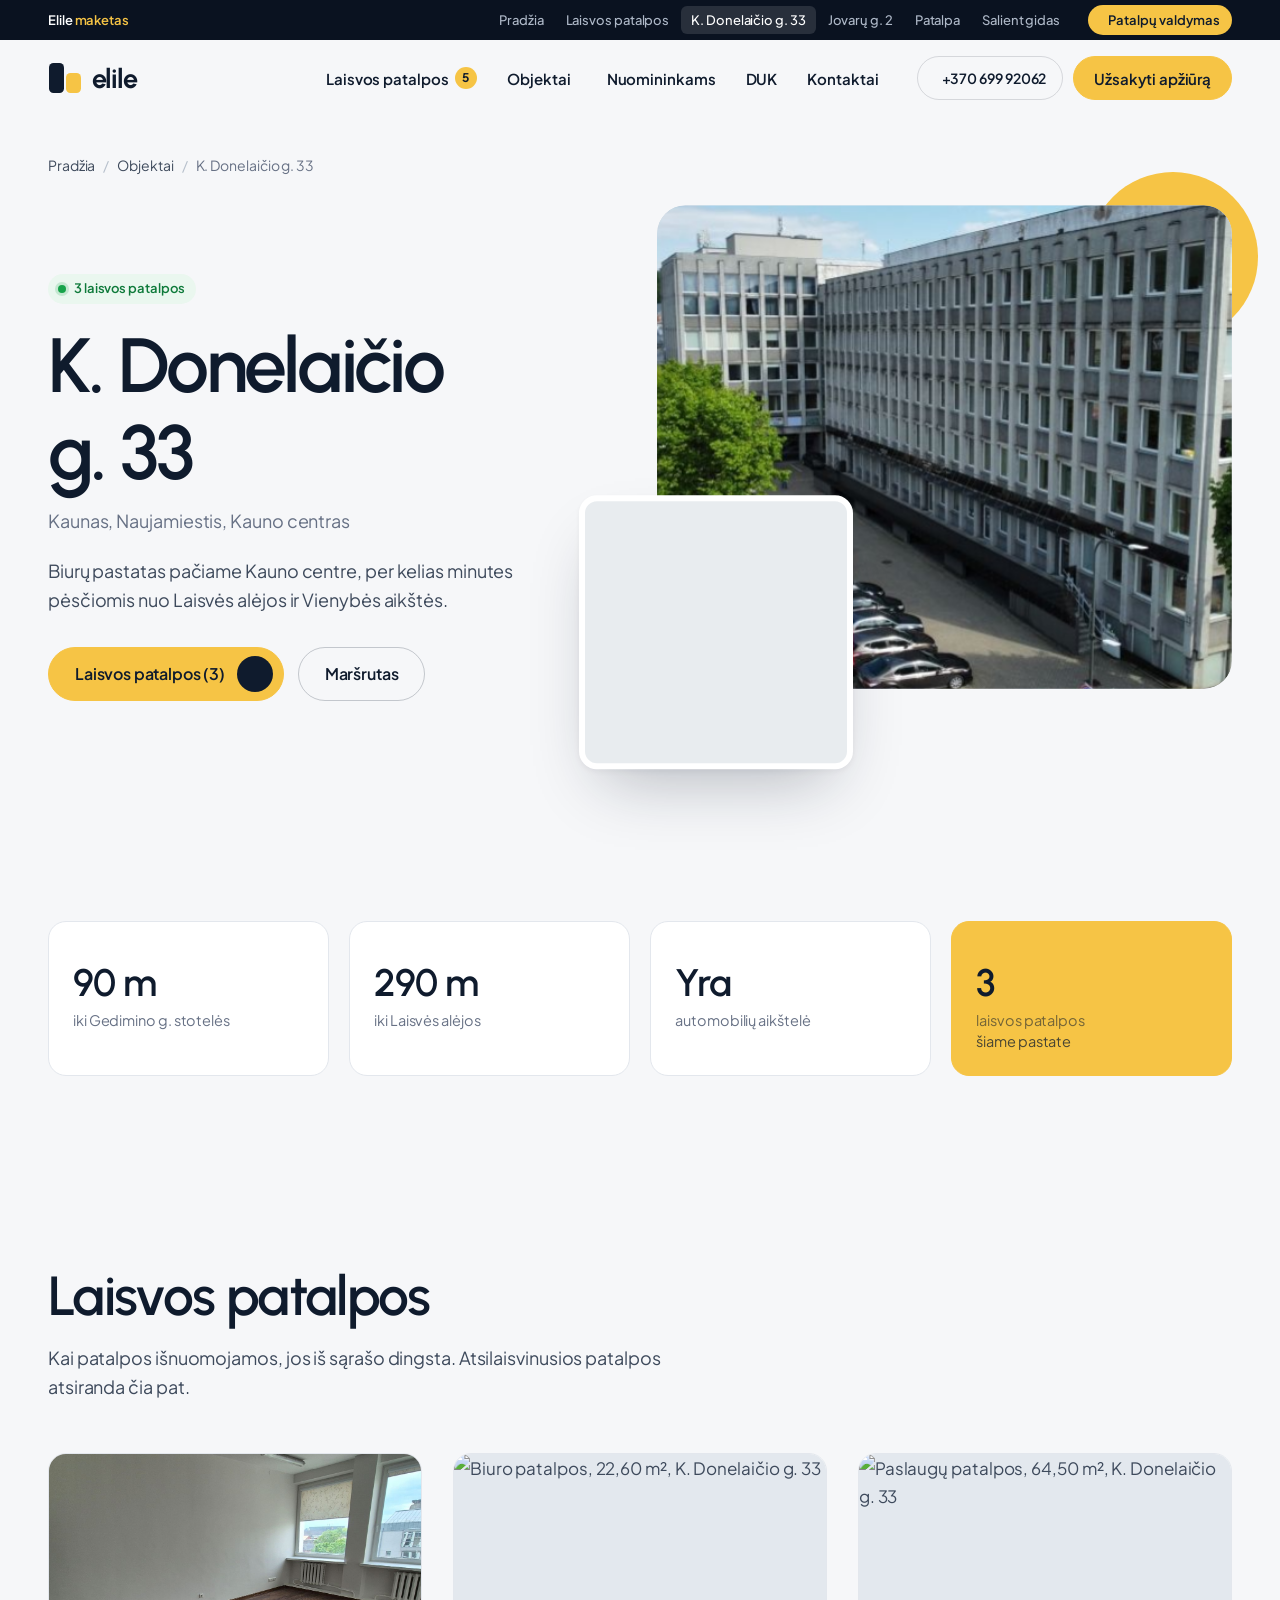
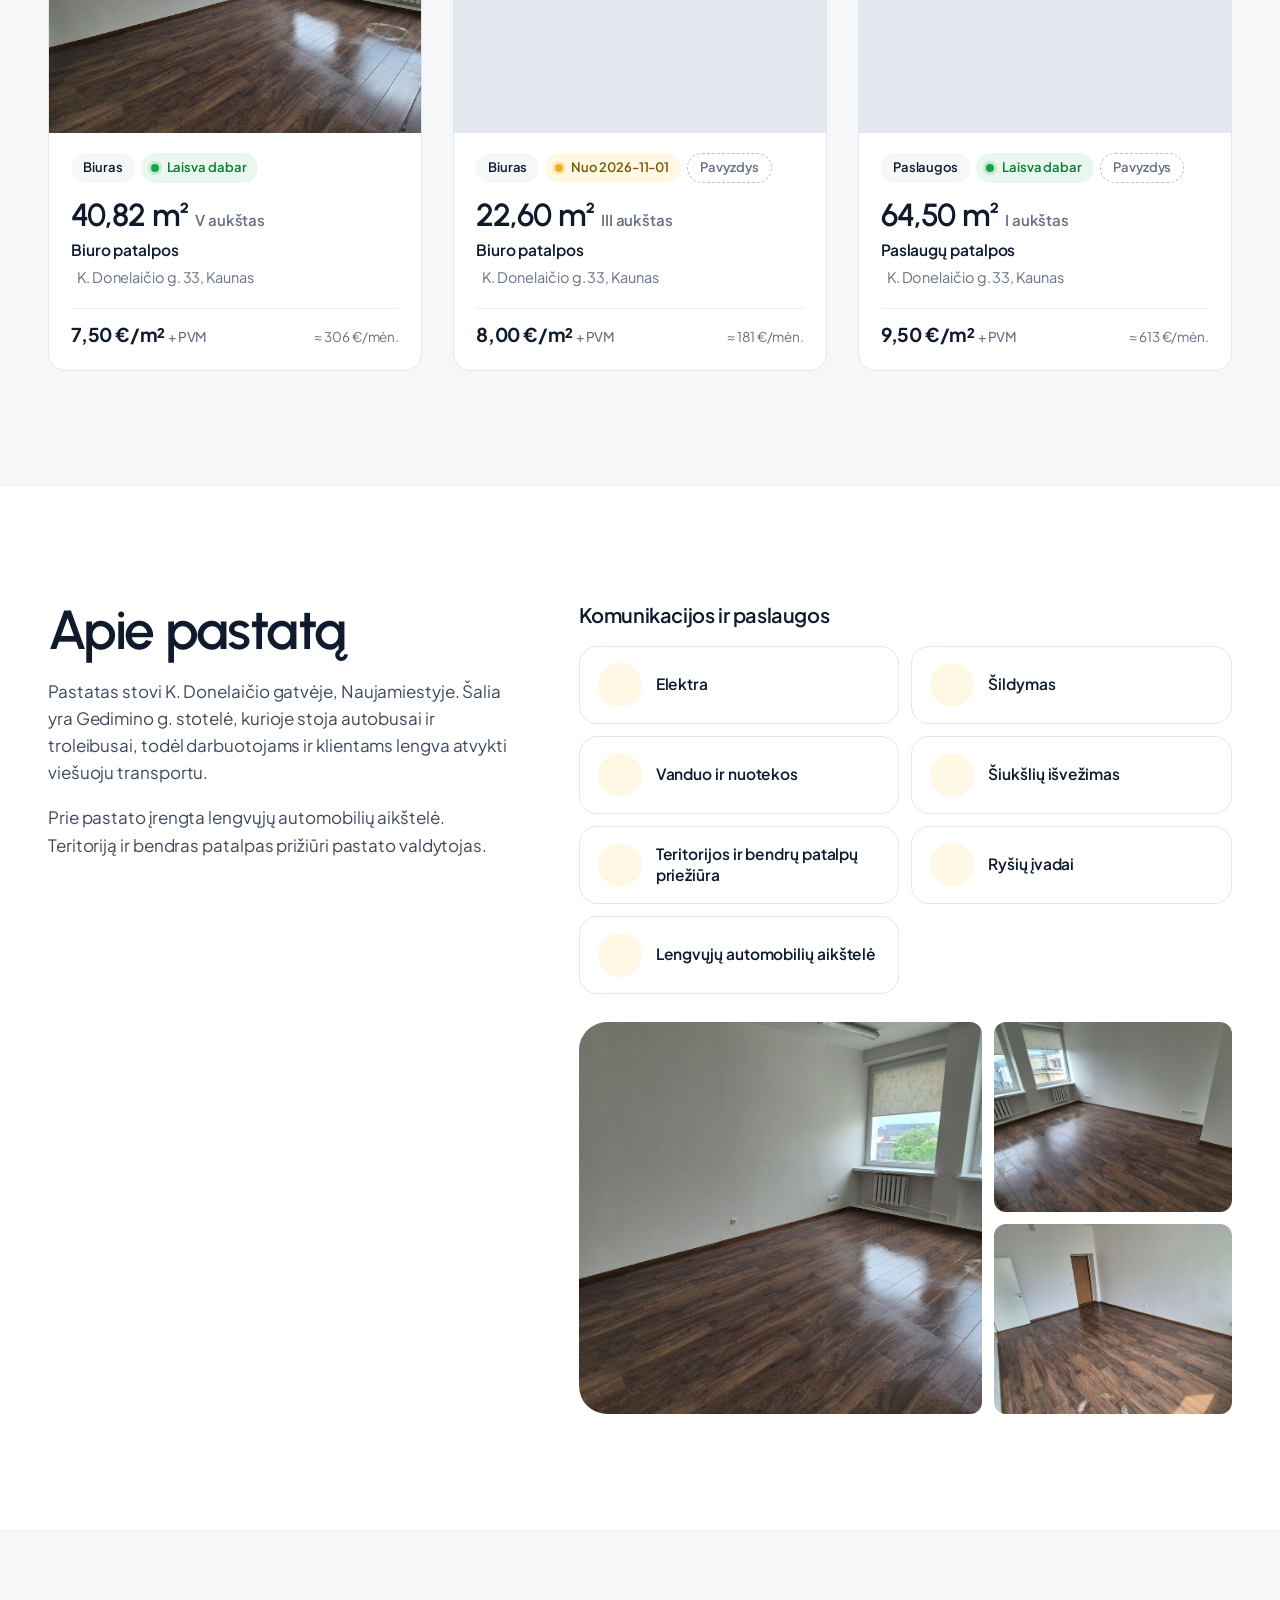
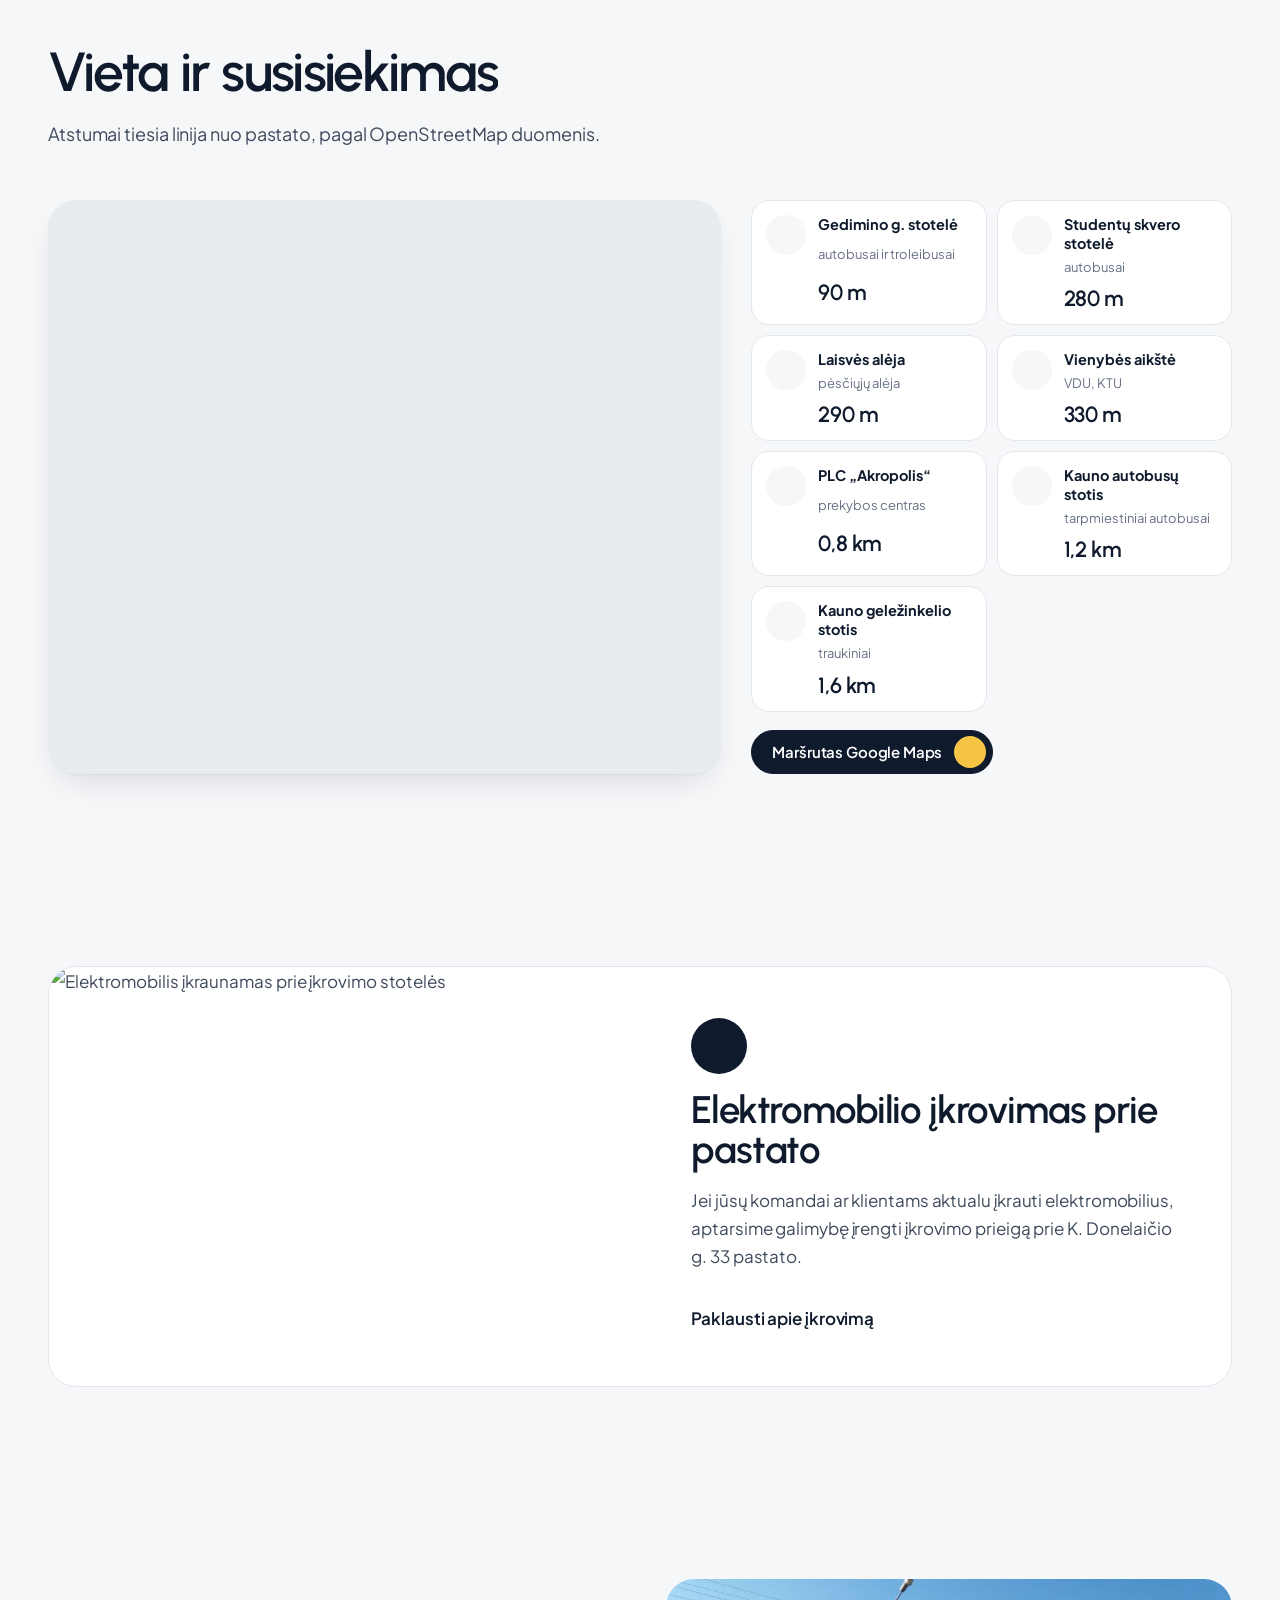
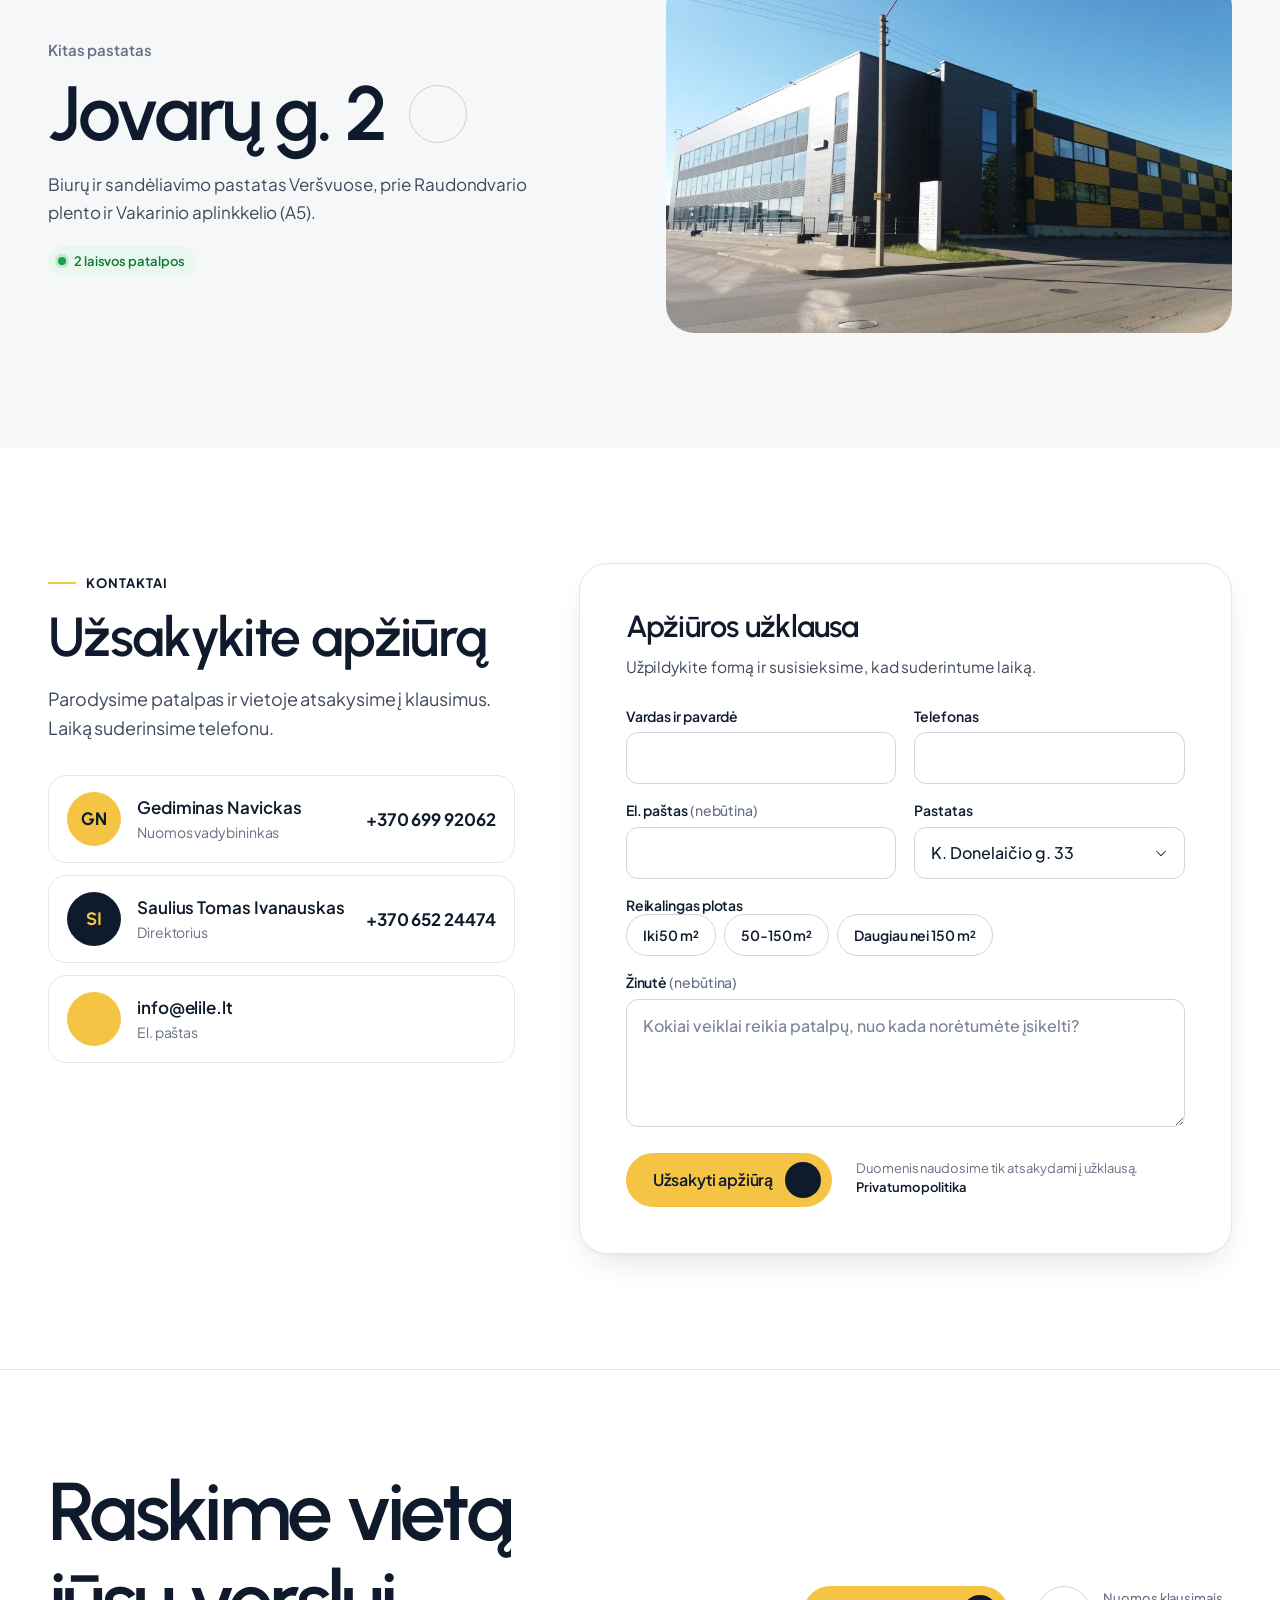
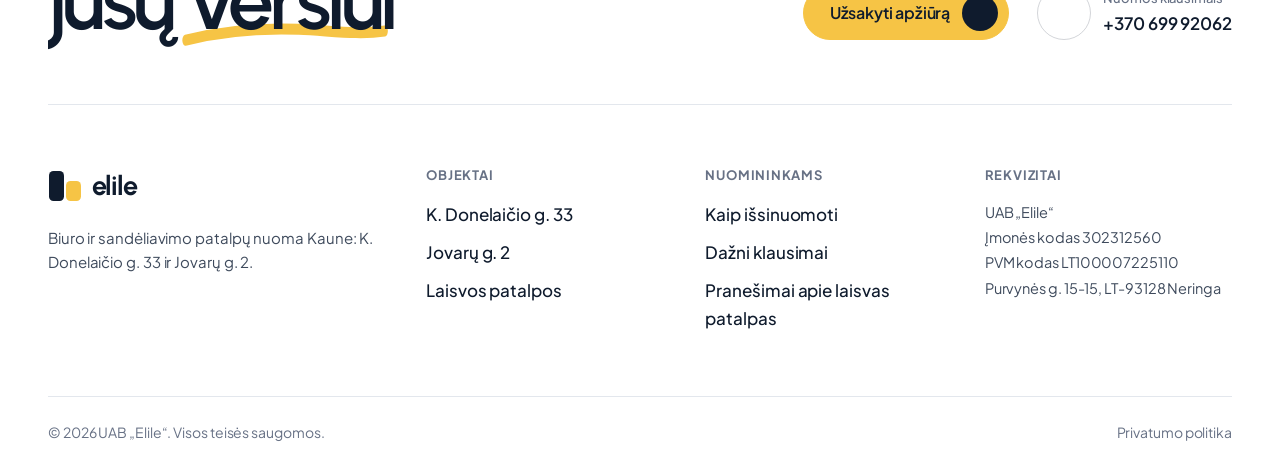
==== objektas.html @ c247b746 "Elile svetainės dizaino maketas pagal Salient SaaS ir Architect Pradžia, laisvų patalpų sąrašas su f" ====
<!doctype html>
<html lang="lt">
<head>
  <meta charset="utf-8">
  <meta name="viewport" content="width=device-width, initial-scale=1">
  <title>Objektas | Patalpų nuoma Kaune | UAB „Elile“</title>
  <meta name="description" content="Pastato aprašymas, laisvos patalpos, komunikacijos, vieta žemėlapyje ir atstumai iki svarbiausių vietų.">
  <meta name="robots" content="noindex">
  <link rel="icon" href="assets/img/favicon.svg" type="image/svg+xml">
  <link rel="preconnect" href="https://fonts.googleapis.com">
  <link rel="preconnect" href="https://fonts.gstatic.com" crossorigin>
  <link rel="stylesheet" href="https://fonts.googleapis.com/css2?family=Plus+Jakarta+Sans:ital,wght@0,400;0,500;0,600;0,700;1,400&family=Urbanist:wght@500;600;700&display=swap">
  <link rel="stylesheet" href="https://cdn.jsdelivr.net/npm/@phosphor-icons/web@2.1.1/src/regular/style.css">
  <link rel="stylesheet" href="https://cdn.jsdelivr.net/npm/leaflet@1.9.4/dist/leaflet.css">
  <link rel="stylesheet" href="assets/css/style.css?v=6">
  <script>document.documentElement.classList.add('js');</script>
</head>
<body>

  <!-- Maketo juosta: į WordPress nekeliama -->
  <div class="mockbar">
    <div class="container mockbar__inner">
      <span class="mockbar__label">Elile <span>maketas</span></span>
      <nav aria-label="Maketo puslapiai">
        <a href="index.html">Pradžia</a>
        <a href="patalpos.html">Laisvos patalpos</a>
        <a href="objektas.html?id=donelaicio-33" data-mock-object="donelaicio-33">K. Donelaičio g. 33</a>
        <a href="objektas.html?id=jovaru-2" data-mock-object="jovaru-2">Jovarų g. 2</a>
        <a href="patalpa.html?id=donelaicio-33-v-4082">Patalpa</a>
        <a href="salient-gidas.html">Salient gidas</a>
      </nav>
      <button class="mockbar__btn" type="button" data-demo-open><i class="ph ph-sliders-horizontal" aria-hidden="true"></i>Patalpų valdymas</button>
    </div>
  </div>

  <header class="site-header">
    <div class="container site-header__inner">
      <a class="logo" href="index.html" aria-label="UAB „Elile“, pradžia">
        <svg viewBox="0 0 34 34" aria-hidden="true"><rect x="1" y="2" width="15" height="30" rx="4.5" fill="#0F1B2D"/><rect x="18" y="12" width="15" height="20" rx="4.5" fill="#F6C445"/></svg>
        <span class="logo__word">elile</span>
      </a>
      <nav class="nav" aria-label="Pagrindinis meniu">
        <a class="nav__link" href="patalpos.html">Laisvos patalpos <span class="nav__badge" data-count="all">5</span></a>
        <div class="nav__item" data-drop>
          <button class="nav__link" type="button" aria-expanded="false" aria-haspopup="true">Objektai <i class="ph ph-caret-down" aria-hidden="true"></i></button>
          <div class="nav__drop">
            <a class="drop-obj" href="objektas.html?id=donelaicio-33">
              <img src="assets/img/objektai/donelaicio-33.jpg" alt="">
              <span class="drop-obj__text"><strong>K. Donelaičio g. 33</strong><span>Naujamiestis, biurų pastatas centre</span><span data-status-for="donelaicio-33"></span></span>
            </a>
            <a class="drop-obj" href="objektas.html?id=jovaru-2">
              <img src="assets/img/objektai/jovaru-2.jpg" alt="">
              <span class="drop-obj__text"><strong>Jovarų g. 2</strong><span>Veršvai, biurai ir sandėliai</span><span data-status-for="jovaru-2"></span></span>
            </a>
            <div class="nav__drop-foot"><span class="muted">Abu pastatai Kaune</span><a class="link-u" href="index.html#zemelapis">Žemėlapyje <i class="ph ph-arrow-right"></i></a></div>
          </div>
        </div>
        <a class="nav__link" href="index.html#kaip">Nuomininkams</a>
        <a class="nav__link" href="index.html#duk">DUK</a>
        <a class="nav__link" href="#kontaktai">Kontaktai</a>
      </nav>
      <div class="header-actions">
        <a class="header-phone" href="tel:+37069992062" aria-label="Skambinti +370 699 92062"><i class="ph ph-phone" aria-hidden="true"></i><span>+370 699 92062</span></a>
        <a class="btn btn--sun btn--sm" href="#kontaktai">Užsakyti apžiūrą</a>
        <button class="burger" type="button" aria-label="Atidaryti meniu" aria-expanded="false" aria-controls="mobile-menu"><i class="ph ph-list" aria-hidden="true"></i></button>
      </div>
    </div>
  </header>

  <div class="mobile-menu" id="mobile-menu" role="dialog" aria-modal="true" aria-label="Meniu">
    <div class="container">
      <div class="mobile-menu__top">
        <a class="logo" href="index.html" aria-label="UAB „Elile“, pradžia"><svg viewBox="0 0 34 34" aria-hidden="true"><rect x="1" y="2" width="15" height="30" rx="4.5" fill="#0F1B2D"/><rect x="18" y="12" width="15" height="20" rx="4.5" fill="#F6C445"/></svg><span class="logo__word">elile</span></a>
        <button class="mobile-menu__close" type="button" aria-label="Uždaryti meniu"><i class="ph ph-x" aria-hidden="true"></i></button>
      </div>
      <nav class="mobile-menu__links" aria-label="Meniu mobiliesiems">
        <a href="patalpos.html">Laisvos patalpos <i class="ph ph-arrow-right" aria-hidden="true"></i></a>
        <a href="objektas.html?id=donelaicio-33">K. Donelaičio g. 33 <i class="ph ph-arrow-right" aria-hidden="true"></i></a>
        <a href="objektas.html?id=jovaru-2">Jovarų g. 2 <i class="ph ph-arrow-right" aria-hidden="true"></i></a>
        <a href="index.html#kaip">Nuomininkams <i class="ph ph-arrow-right" aria-hidden="true"></i></a>
        <a href="index.html#duk">DUK <i class="ph ph-arrow-right" aria-hidden="true"></i></a>
        <a href="#kontaktai">Kontaktai <i class="ph ph-arrow-right" aria-hidden="true"></i></a>
      </nav>
      <div class="mobile-menu__foot">
        <a class="btn btn--sun" href="#kontaktai">Užsakyti apžiūrą</a>
        <a class="btn btn--ghost" href="tel:+37069992062"><i class="ph ph-phone" aria-hidden="true"></i>&nbsp;+370 699 92062</a>
      </div>
    </div>
  </div>

  <main id="turinys">

    <!-- Objekto turinys generuojamas iš assets/js/data.js (WordPress: Portfolio kategorijos puslapis arba atskiras puslapis) -->
    <div data-render="object"></div>

    <!-- 11. Kontaktai (Salient Global Section prieš poraštę) -->
    <section class="section section--white" id="kontaktai">
      <div class="container contact">
        <div>
          <span class="eyebrow" data-reveal>Kontaktai</span>
          <h2 data-split style="margin-top:18px">Užsakykite apžiūrą</h2>
          <p class="lead" data-reveal>Parodysime patalpas ir vietoje atsakysime į klausimus. Laiką suderinsime telefonu.</p>
          <div class="people">
            <a class="person" href="tel:+37069992062" data-reveal><span class="person__avatar">GN</span><span class="person__text"><strong>Gediminas Navickas</strong><span>Nuomos vadybininkas</span></span><span class="person__phone">+370 699 92062</span></a>
            <a class="person" href="tel:+37065224474" data-reveal style="--d:100ms"><span class="person__avatar person__avatar--ink">SI</span><span class="person__text"><strong>Saulius Tomas Ivanauskas</strong><span>Direktorius</span></span><span class="person__phone">+370 652 24474</span></a>
            <a class="person" href="mailto:info@elile.lt" data-reveal style="--d:200ms"><span class="person__avatar"><i class="ph ph-envelope-simple" aria-hidden="true"></i></span><span class="person__text"><strong>info@elile.lt</strong><span>El. paštas</span></span></a>
          </div>
        </div>
        <div class="form-card" data-reveal style="--d:120ms">
          <h3>Apžiūros užklausa</h3>
          <p>Užpildykite formą ir susisieksime, kad suderintume laiką.</p>
          <form data-form="contact" novalidate>
            <div class="form-grid">
              <div class="field"><label for="c-name">Vardas ir pavardė</label><input id="c-name" name="vardas" autocomplete="name" required><span class="field__error">Įrašykite vardą.</span></div>
              <div class="field"><label for="c-phone">Telefonas</label><input id="c-phone" name="telefonas" type="tel" inputmode="tel" autocomplete="tel" required><span class="field__error">Įrašykite telefono numerį.</span></div>
              <div class="field"><label for="c-email">El. paštas <span class="opt">(nebūtina)</span></label><input id="c-email" name="email" type="email" autocomplete="email"></div>
              <div class="field"><label for="c-obj">Pastatas</label><select id="c-obj" name="objektas" data-object-select><option value="donelaicio-33">K. Donelaičio g. 33</option><option value="jovaru-2">Jovarų g. 2</option><option value="nezinau">Dar nežinau</option></select></div>
              <fieldset class="field full"><legend>Reikalingas plotas</legend>
                <div class="choice">
                  <label><input type="radio" name="plotas" value="iki 50"><span>Iki 50 m²</span></label>
                  <label><input type="radio" name="plotas" value="50-150"><span>50-150 m²</span></label>
                  <label><input type="radio" name="plotas" value="150+"><span>Daugiau nei 150 m²</span></label>
                </div>
              </fieldset>
              <div class="field full"><label for="c-msg">Žinutė <span class="opt">(nebūtina)</span></label><textarea id="c-msg" name="zinute" placeholder="Kokiai veiklai reikia patalpų, nuo kada norėtumėte įsikelti?"></textarea></div>
            </div>
            <div class="form-foot">
              <button class="btn btn--sun" type="submit"><span>Užsakyti apžiūrą</span><span class="btn__icon"><i class="ph ph-arrow-right"></i><i class="ph ph-arrow-right"></i></span></button>
              <small>Duomenis naudosime tik atsakydami į užklausą. <a class="link-u" href="#">Privatumo politika</a></small>
            </div>
            <div class="form-success" role="status" aria-live="polite"><i class="ph ph-check-circle" aria-hidden="true"></i><span>Ačiū! Užklausą gavome. Gediminas susisieks su jumis dėl apžiūros laiko.</span></div>
          </form>
        </div>
      </div>
    </section>

  </main>

  <footer class="footer">
    <div class="container">
      <div class="footer__cta">
        <p class="footer__big" data-split>Raskime vietą jūsų <span class="hl">verslui<svg class="hl__svg" viewBox="0 0 300 24" preserveAspectRatio="none" aria-hidden="true"><path pathLength="1" d="M5 16.5C58 9 115 6.5 170 7.6c44 .9 86 4.6 125 1.4"/></svg></span></p>
        <div class="footer__actions">
          <a class="btn btn--sun" href="#kontaktai"><span>Užsakyti apžiūrą</span><span class="btn__icon"><i class="ph ph-arrow-right"></i><i class="ph ph-arrow-right"></i></span></a>
          <a class="phone-link" href="tel:+37069992062"><span class="phone-link__icon"><i class="ph ph-phone" aria-hidden="true"></i></span><span><small>Nuomos klausimais</small>+370 699 92062</span></a>
        </div>
      </div>
      <div class="footer__cols">
        <div class="footer__about">
          <a class="logo" href="index.html" aria-label="UAB „Elile“, pradžia"><svg viewBox="0 0 34 34" aria-hidden="true"><rect x="1" y="2" width="15" height="30" rx="4.5" fill="#0F1B2D"/><rect x="18" y="12" width="15" height="20" rx="4.5" fill="#F6C445"/></svg><span class="logo__word">elile</span></a>
          <p>Biuro ir sandėliavimo patalpų nuoma Kaune: K. Donelaičio g. 33 ir Jovarų g. 2.</p>
        </div>
        <div>
          <h4>Objektai</h4>
          <ul><li><a href="objektas.html?id=donelaicio-33">K. Donelaičio g. 33</a></li><li><a href="objektas.html?id=jovaru-2">Jovarų g. 2</a></li><li><a href="patalpos.html">Laisvos patalpos</a></li></ul>
        </div>
        <div>
          <h4>Nuomininkams</h4>
          <ul><li><a href="index.html#kaip">Kaip išsinuomoti</a></li><li><a href="index.html#duk">Dažni klausimai</a></li><li><a href="index.html#pranesimai">Pranešimai apie laisvas patalpas</a></li></ul>
        </div>
        <div>
          <h4>Rekvizitai</h4>
          <p class="footer__req">UAB „Elile“<br>Įmonės kodas 302312560<br>PVM kodas LT100007225110<br>Purvynės g. 15-15, LT-93128 Neringa</p>
        </div>
      </div>
      <div class="footer__bottom"><span>© 2026 UAB „Elile“. Visos teisės saugomos.</span><a href="#">Privatumo politika</a></div>
    </div>
  </footer>

  <button class="demo-fab" type="button" data-demo-open><i class="ph ph-sliders-horizontal" aria-hidden="true"></i>Patalpų valdymas</button>

  <script src="https://cdn.jsdelivr.net/npm/leaflet@1.9.4/dist/leaflet.js" defer></script>
  <script src="assets/js/data.js?v=6" defer></script>
  <script src="assets/js/main.js?v=6" defer></script>
</body>
</html>
---- assets/css/style.css ----
/* =====================================================================
   UAB „Elile“: dizaino maketas (Salient SaaS + Architect elementai)
   Spalvos, šriftai ir efektai parinkti taip, kad juos būtų galima
   atkartoti Salient temos nustatymais ir WPBakery elementais.
   ===================================================================== */

:root {
  /* Spalvos */
  --ink: #0F1B2D;
  --ink-2: #24334A;
  --text: #3E4A5C;
  --muted: #677185;
  --line: #E3E7ED;
  --line-2: #EEF1F4;
  --bg: #F6F7F9;
  --surface: #FFFFFF;
  --sun: #F6C445;
  --sun-600: #E8B21E;
  --sun-100: #FCEBB6;
  --sun-50: #FFF8E4;
  --ok: #16A34A;
  --ok-ink: #0E7A3A;
  --ok-50: #EAF7EF;
  --off: #B7C0CC;
  --danger: #B42318;

  /* Šriftai */
  --f-display: "Urbanist", "Plus Jakarta Sans", system-ui, sans-serif;
  --f-body: "Plus Jakarta Sans", system-ui, -apple-system, "Segoe UI", sans-serif;

  /* Formos: mygtukai ir žymos pilnai apvalūs, kortelės 18 px, didelės nuotraukos 28 px, laukai 12 px */
  --r-sm: 12px;
  --r: 18px;
  --r-lg: 28px;
  --pill: 999px;

  --shadow-sm: 0 1px 2px rgba(15, 27, 45, .05), 0 2px 8px -4px rgba(15, 27, 45, .08);
  --shadow: 0 1px 2px rgba(15, 27, 45, .04), 0 14px 34px -14px rgba(15, 27, 45, .18);
  --shadow-lg: 0 2px 6px rgba(15, 27, 45, .05), 0 32px 64px -24px rgba(15, 27, 45, .30);

  --ease: cubic-bezier(.16, 1, .3, 1);
  --ease-io: cubic-bezier(.65, 0, .35, 1);

  --container: 1320px;
  --gutter: clamp(16px, 4vw, 48px);
  --header-h: 76px;
  --header-h-s: 64px;
  --section: clamp(80px, 9vw, 144px);
}

/* ---------- Bazė ---------- */
*, *::before, *::after { box-sizing: border-box; }
html { scroll-behavior: smooth; scroll-padding-top: 88px; -webkit-text-size-adjust: 100%; }
body {
  margin: 0;
  background: var(--bg);
  color: var(--text);
  font: 400 17px/1.65 var(--f-body);
  letter-spacing: -.005em;
  -webkit-font-smoothing: antialiased;
  -moz-osx-font-smoothing: grayscale;
  text-rendering: optimizeLegibility;
  overflow-x: hidden;
}
img, video, svg { display: block; max-width: 100%; }
img { height: auto; }
a { color: inherit; text-decoration: none; }
button, input, select, textarea { font: inherit; color: inherit; }
button { cursor: pointer; }
:focus-visible { outline: 3px solid var(--ink); outline-offset: 3px; border-radius: 6px; }
::selection { background: var(--sun); color: var(--ink); }

h1, h2, h3, h4 { margin: 0; color: var(--ink); font-weight: 600; }
.h1, h1 { font: 600 clamp(46px, 6vw, 88px)/1.02 var(--f-display); letter-spacing: -.035em; }
.h2, h2 { font: 600 clamp(36px, 4.3vw, 62px)/1.05 var(--f-display); letter-spacing: -.03em; }
.h3, h3 { font: 600 clamp(20px, 1.6vw, 24px)/1.3 var(--f-body); letter-spacing: -.02em; }
p { margin: 0 0 1em; }
p:last-child { margin-bottom: 0; }
.lead { font-size: clamp(18px, 1.35vw, 20px); line-height: 1.6; color: var(--text); max-width: 34em; }
.muted { color: var(--muted); }
.nowrap { white-space: nowrap; }
.visually-hidden { position: absolute !important; width: 1px; height: 1px; overflow: hidden; clip: rect(0 0 0 0); white-space: nowrap; }

.container { width: 100%; max-width: var(--container); margin-inline: auto; padding-inline: var(--gutter); }
.section { padding-block: var(--section); }
.section--tight { padding-block: clamp(56px, 6vw, 96px); }
.section--white { background: var(--surface); }
.stack > * + * { margin-top: 20px; }

.eyebrow {
  display: inline-flex; align-items: center; gap: 10px;
  font: 700 13px/1 var(--f-body); letter-spacing: .08em; text-transform: uppercase; color: var(--ink);
}
.eyebrow::before { content: ""; width: 28px; height: 2px; background: var(--sun); border-radius: 2px; }

/* ---------- Mygtukai ir nuorodos ---------- */
.btn {
  --btn-bg: var(--ink); --btn-fg: #fff; --btn-bd: var(--ink);
  position: relative; display: inline-flex; align-items: center; justify-content: center; gap: 12px;
  height: 54px; padding: 0 10px 0 26px; border-radius: var(--pill);
  background: var(--btn-bg); color: var(--btn-fg); border: 1.5px solid var(--btn-bd);
  font: 600 16px/1 var(--f-body); letter-spacing: -.01em; white-space: nowrap;
  transition: background-color .35s var(--ease), color .35s var(--ease), border-color .35s var(--ease), transform .35s var(--ease), box-shadow .35s var(--ease);
}
.btn:hover { transform: translateY(-2px); box-shadow: 0 14px 28px -14px rgba(15, 27, 45, .45); }
.btn:active { transform: translateY(0) scale(.98); }
.btn__icon {
  position: relative; display: grid; place-items: center; width: 36px; height: 36px; border-radius: 50%;
  overflow: hidden; background: rgba(255, 255, 255, .16); font-size: 17px; flex: none;
}
.btn__icon i { transition: transform .45s var(--ease); }
.btn__icon i + i { position: absolute; transform: translateX(-160%); }
.btn:hover .btn__icon i:first-child { transform: translateX(160%); }
.btn:hover .btn__icon i + i { transform: translateX(0); }
.btn--sun { --btn-bg: var(--sun); --btn-fg: var(--ink); --btn-bd: var(--sun); }
.btn--sun .btn__icon { background: var(--ink); color: var(--sun); }
.btn--sun:hover { --btn-bg: var(--sun-600); --btn-bd: var(--sun-600); }
.btn--ink:hover { --btn-bg: var(--ink-2); --btn-bd: var(--ink-2); }
.btn--ink .btn__icon { background: var(--sun); color: var(--ink); }
.btn--ghost { --btn-bg: transparent; --btn-fg: var(--ink); --btn-bd: rgba(15, 27, 45, .22); padding: 0 26px; }
.btn--ghost:hover { --btn-bg: #fff; --btn-bd: var(--ink); }
.btn--ghost.btn--has-icon { padding-right: 10px; }
.btn--ghost .btn__icon { background: var(--bg); }
.btn--sm { height: 44px; padding: 0 20px; font-size: 15px; }
.btn--sm.btn--has-icon { padding-right: 6px; }
.btn--sm .btn__icon { width: 32px; height: 32px; }
.btn--block { width: 100%; }
.btn[disabled] { opacity: .6; pointer-events: none; }

.link-u {
  position: relative; display: inline-flex; align-items: center; gap: 8px;
  font-weight: 600; color: var(--ink);
  background: linear-gradient(var(--sun), var(--sun)) left calc(100% - 1px) / 0 3px no-repeat;
  transition: background-size .45s var(--ease);
  padding-bottom: 3px;
}
.link-u:hover, .link-u:focus-visible { background-size: 100% 3px; }
.link-u i { font-size: 1.1em; transition: transform .35s var(--ease); }
.link-u:hover i.ph-arrow-right { transform: translateX(4px); }
.link-u:hover i.ph-arrow-up-right { transform: translate(2px, -2px); }

.phone-link { display: inline-flex; align-items: center; gap: 12px; font-weight: 600; color: var(--ink); }
.phone-link__icon {
  display: grid; place-items: center; width: 54px; height: 54px; border-radius: 50%;
  border: 1.5px solid rgba(15, 27, 45, .18); font-size: 20px; transition: background .35s var(--ease), border-color .35s var(--ease);
}
.phone-link:hover .phone-link__icon { background: #fff; border-color: var(--ink); }
.phone-link small { display: block; font-weight: 500; font-size: 13px; color: var(--muted); }

/* Žymos, statusai, filtrų mygtukai */
.status {
  display: inline-flex; align-items: center; gap: 8px; height: 30px; padding: 0 12px 0 10px;
  border-radius: var(--pill); background: var(--ok-50); color: var(--ok-ink);
  font: 600 13px/1 var(--f-body); white-space: nowrap;
}
.status::before { content: ""; width: 8px; height: 8px; border-radius: 50%; background: var(--ok); box-shadow: 0 0 0 3px rgba(22, 163, 74, .18); }
.status--live::before { animation: live 2.2s var(--ease-io) infinite; }
.status--soon { background: var(--sun-50); color: #7A5A00; }
.status--soon::before { background: var(--sun-600); box-shadow: 0 0 0 3px rgba(232, 178, 30, .22); }
.status--off { background: #EEF1F4; color: var(--muted); }
.status--off::before { background: var(--off); box-shadow: none; }
@keyframes live { 0%, 100% { box-shadow: 0 0 0 3px rgba(22, 163, 74, .18); } 50% { box-shadow: 0 0 0 7px rgba(22, 163, 74, 0); } }

.tag {
  display: inline-flex; align-items: center; height: 30px; padding: 0 12px; border-radius: var(--pill);
  background: var(--bg); color: var(--ink); font: 600 13px/1 var(--f-body); white-space: nowrap;
}
.tag--example { background: transparent; border: 1px dashed #B9C1CD; color: var(--muted); }
html.hide-example-tags .tag--example { display: none; }

.chips { display: flex; flex-wrap: wrap; gap: 8px; }
.chip {
  display: inline-flex; align-items: center; gap: 8px; height: 42px; padding: 0 16px; border-radius: var(--pill);
  border: 1.5px solid var(--line); background: #fff; color: var(--ink);
  font: 600 14px/1 var(--f-body); transition: all .3s var(--ease);
}
.chip:hover { border-color: var(--ink); }
.chip[aria-pressed="true"], .chip.is-active { background: var(--ink); border-color: var(--ink); color: #fff; }
.chip__count {
  display: grid; place-items: center; min-width: 22px; height: 22px; padding: 0 6px; border-radius: var(--pill);
  background: var(--bg); color: var(--ink); font-size: 12px;
}
.chip[aria-pressed="true"] .chip__count, .chip.is-active .chip__count { background: var(--sun); }

/* ---------- Maketo juosta (į WordPress nekeliama) ---------- */
.mockbar { position: relative; z-index: 70; background: #0A1220; color: #AEB8C7; font: 500 13px/1.3 var(--f-body); }
.mockbar__inner { display: flex; align-items: center; gap: 8px 18px; min-height: 40px; padding-block: 4px; max-width: 1600px; }
.mockbar__label { color: #fff; font-weight: 600; white-space: nowrap; }
.mockbar__label span { color: var(--sun); }
.mockbar nav { display: flex; gap: 2px; overflow-x: auto; scrollbar-width: none; margin-left: auto; }
.mockbar nav::-webkit-scrollbar { display: none; }
.mockbar nav a { padding: 6px 10px; border-radius: 6px; white-space: nowrap; color: #AEB8C7; }
.mockbar nav a:hover { color: #fff; background: rgba(255, 255, 255, .08); }
.mockbar nav a[aria-current="page"] { color: #fff; background: rgba(255, 255, 255, .12); }
.mockbar__btn {
  display: inline-flex; align-items: center; gap: 8px; height: 30px; padding: 0 12px; border-radius: var(--pill);
  background: var(--sun); color: var(--ink); border: 0; font: 600 13px/1 var(--f-body); white-space: nowrap;
}
.demo-fab {
  position: fixed; right: 16px; bottom: 16px; z-index: 80;
  display: inline-flex; align-items: center; gap: 8px; height: 40px; padding: 0 14px 0 12px; border-radius: var(--pill);
  background: #0A1220; color: #fff; border: 0; box-shadow: 0 10px 30px -10px rgba(10, 18, 32, .6);
  font: 600 13px/1 var(--f-body); opacity: 0; transform: translateY(12px); pointer-events: none;
  transition: opacity .4s var(--ease), transform .4s var(--ease);
}
.demo-fab i { color: var(--sun); font-size: 16px; }
.demo-fab.is-visible { opacity: 1; transform: none; pointer-events: auto; }

.demo-panel { position: fixed; inset: 0; z-index: 120; display: none; }
.demo-panel.is-open { display: block; }
.demo-panel__scrim { position: absolute; inset: 0; background: rgba(10, 18, 32, .45); backdrop-filter: blur(2px); animation: fade .3s var(--ease); }
.demo-panel__sheet {
  position: absolute; top: 0; right: 0; bottom: 0; width: min(440px, 100%);
  background: #fff; box-shadow: var(--shadow-lg); display: flex; flex-direction: column;
  animation: slideIn .45s var(--ease);
}
@keyframes slideIn { from { transform: translateX(40px); opacity: 0; } }
@keyframes fade { from { opacity: 0; } }
.demo-panel__head { padding: 24px 24px 16px; border-bottom: 1px solid var(--line); }
.demo-panel__head h2 { font: 600 24px/1.2 var(--f-display); letter-spacing: -.02em; }
.demo-panel__head p { margin-top: 8px; font-size: 14px; line-height: 1.55; color: var(--text); }
.demo-panel__close { position: absolute; top: 16px; right: 16px; width: 40px; height: 40px; border-radius: 50%; border: 0; background: var(--bg); font-size: 18px; display: grid; place-items: center; }
.demo-panel__body { flex: 1; overflow-y: auto; padding: 8px 24px 24px; }
.demo-panel__group { margin-top: 18px; }
.demo-panel__group h3 { font: 700 12px/1 var(--f-body); letter-spacing: .06em; text-transform: uppercase; color: var(--muted); margin-bottom: 8px; }
.demo-row { display: flex; align-items: center; gap: 12px; padding: 12px 0; border-bottom: 1px solid var(--line-2); }
.demo-row:last-child { border-bottom: 0; }
.demo-row__text { flex: 1; min-width: 0; font-size: 14px; line-height: 1.4; }
.demo-row__text strong { display: block; color: var(--ink); font-weight: 600; }
.demo-row__text span { color: var(--muted); font-size: 13px; }
.demo-row__badge { font: 700 11px/1 var(--f-body); letter-spacing: .04em; text-transform: uppercase; padding: 5px 8px; border-radius: 6px; background: var(--ok-50); color: var(--ok-ink); }
.demo-row__badge--ex { background: var(--bg); color: var(--muted); }
.demo-panel__foot { padding: 16px 24px 24px; border-top: 1px solid var(--line); display: flex; gap: 10px; }

.switch { position: relative; width: 48px; height: 28px; flex: none; }
.switch input { position: absolute; inset: 0; opacity: 0; margin: 0; cursor: pointer; z-index: 1; }
.switch span { position: absolute; inset: 0; border-radius: var(--pill); background: #D3D9E1; transition: background .3s var(--ease); }
.switch span::after { content: ""; position: absolute; top: 3px; left: 3px; width: 22px; height: 22px; border-radius: 50%; background: #fff; box-shadow: 0 1px 3px rgba(0, 0, 0, .2); transition: transform .35s var(--ease); }
.switch input:checked + span { background: var(--ok); }
.switch input:checked + span::after { transform: translateX(20px); }
.switch input:focus-visible + span { outline: 3px solid var(--ink); outline-offset: 2px; }

/* ---------- Antraštė ---------- */
.site-header { position: sticky; top: 0; z-index: 60; height: var(--header-h); transition: height .45s var(--ease), background-color .45s var(--ease), box-shadow .45s var(--ease); }
.site-header.is-scrolled {
  height: var(--header-h-s);
  background: rgba(255, 255, 255, .9);
  -webkit-backdrop-filter: saturate(160%) blur(14px); backdrop-filter: saturate(160%) blur(14px);
  box-shadow: 0 1px 0 var(--line), 0 12px 30px -20px rgba(15, 27, 45, .28);
}
.site-header__inner { display: flex; align-items: center; gap: 24px; height: 100%; }
.logo { display: inline-flex; align-items: center; gap: 10px; color: var(--ink); flex: none; }
.logo svg { height: 34px; width: auto; }
.logo__word { font: 700 27px/1 var(--f-display); letter-spacing: -.04em; }

.nav { display: flex; align-items: center; gap: 2px; margin-left: auto; }
.nav__link {
  position: relative; display: inline-flex; align-items: center; gap: 6px; height: 44px; padding: 0 14px;
  font: 600 15px/1 var(--f-body); color: var(--ink); background: none; border: 0; border-radius: var(--pill);
}
.nav__link::after {
  content: ""; position: absolute; left: 14px; right: 14px; bottom: 7px; height: 3px; border-radius: 3px;
  background: var(--sun); transform: scaleX(0); transform-origin: right; transition: transform .45s var(--ease);
}
.nav__link:hover::after, .nav__link[aria-current="page"]::after, .nav__item.is-open > .nav__link::after { transform: scaleX(1); transform-origin: left; }
.nav__link .ph-caret-down { font-size: 13px; transition: transform .35s var(--ease); }
.nav__item { position: relative; }
.nav__item.is-open .ph-caret-down { transform: rotate(180deg); }
.nav__badge {
  display: grid; place-items: center; min-width: 22px; height: 22px; padding: 0 6px; border-radius: var(--pill);
  background: var(--sun); color: var(--ink); font-size: 12px; font-weight: 700;
}
.nav__drop {
  position: absolute; top: calc(100% + 10px); left: 50%; width: 440px; padding: 10px;
  background: #fff; border-radius: var(--r); box-shadow: var(--shadow-lg); border: 1px solid var(--line);
  opacity: 0; visibility: hidden; transform: translate(-50%, 8px); transition: opacity .3s var(--ease), transform .4s var(--ease), visibility .3s;
}
.nav__drop::before { content: ""; position: absolute; left: 0; right: 0; top: -12px; height: 12px; }
.nav__item.is-open .nav__drop { opacity: 1; visibility: visible; transform: translate(-50%, 0); }
.drop-obj { display: flex; align-items: center; gap: 14px; padding: 10px; border-radius: 14px; transition: background .3s var(--ease); }
.drop-obj:hover { background: var(--bg); }
.drop-obj img { width: 72px; height: 72px; border-radius: 12px; object-fit: cover; flex: none; }
.drop-obj__text { flex: 1; min-width: 0; }
.drop-obj__text strong { display: block; font: 600 20px/1.15 var(--f-display); letter-spacing: -.02em; color: var(--ink); }
.drop-obj__text > span:not([data-status-for]) { display: block; font-size: 13px; color: var(--muted); margin: 2px 0 6px; }
.drop-obj .status { display: inline-flex; height: 26px; font-size: 12px; }
.nav__drop-foot { display: flex; justify-content: space-between; align-items: center; margin-top: 6px; padding: 12px 10px 4px; border-top: 1px solid var(--line-2); font-size: 14px; }

.header-actions { display: flex; align-items: center; gap: 10px; flex: none; }
.header-phone {
  display: inline-flex; align-items: center; gap: 8px; height: 44px; padding: 0 16px; border-radius: var(--pill);
  border: 1.5px solid rgba(15, 27, 45, .14); color: var(--ink); font: 600 14px/1 var(--f-body); white-space: nowrap;
  transition: background .3s var(--ease), border-color .3s var(--ease);
}
.header-phone:hover { background: #fff; border-color: var(--ink); }
.header-phone i { font-size: 17px; }
.burger {
  display: none; width: 46px; height: 46px; border-radius: 50%; border: 0; background: var(--ink); color: #fff;
  place-items: center; font-size: 20px; flex: none;
}

.mobile-menu { position: fixed; inset: 0; z-index: 90; background: var(--bg); display: none; flex-direction: column; overflow-y: auto; }
.mobile-menu.is-open { display: flex; animation: fade .35s var(--ease); }
.mobile-menu > .container { display: flex; flex-direction: column; min-height: 100%; }
.mobile-menu__top { display: flex; align-items: center; justify-content: space-between; height: var(--header-h); }
.mobile-menu__close { width: 46px; height: 46px; border-radius: 50%; border: 0; background: var(--ink); color: #fff; font-size: 20px; display: grid; place-items: center; }
.mobile-menu__links { display: flex; flex-direction: column; padding-block: 16px 24px; }
.mobile-menu__links a { display: flex; align-items: center; justify-content: space-between; padding: 14px 0; border-bottom: 1px solid var(--line); font: 600 32px/1.1 var(--f-display); letter-spacing: -.03em; color: var(--ink); }
.mobile-menu__links a i { font-size: 22px; }
.mobile-menu__objects { display: grid; gap: 8px; }
.mobile-menu__foot { margin-top: auto; padding-block: 24px 32px; display: grid; gap: 12px; }

/* ---------- Hero (Salient SaaS) ---------- */
.hero { position: relative; padding-top: clamp(16px, 3vw, 40px); padding-bottom: clamp(64px, 8vw, 112px); overflow: clip; }
.hero__grid {
  display: grid; grid-template-columns: minmax(0, 1fr) minmax(0, 1.04fr); gap: clamp(32px, 5vw, 88px); align-items: center;
  min-height: min(740px, calc(100dvh - var(--header-h) - 40px));
}
.hero__text { position: relative; z-index: 2; padding-block: 24px; }
.hero__badge {
  display: inline-flex; align-items: center; gap: 12px; height: 40px; padding: 0 16px 0 6px; border-radius: var(--pill);
  background: #fff; border: 1px solid var(--line); box-shadow: var(--shadow-sm); color: var(--ink); font: 600 14px/1 var(--f-body);
  transition: border-color .3s var(--ease), transform .3s var(--ease);
}
.hero__badge:hover { border-color: var(--ink); transform: translateY(-1px); }
.hero__badge .status { height: 28px; }
.hero__badge i { font-size: 15px; }
.hero h1 { margin-top: 26px; max-width: 11ch; }
.hero .lead { margin-top: 24px; max-width: 30em; }
.hero__actions { display: flex; flex-wrap: wrap; align-items: center; gap: 18px 28px; margin-top: 36px; }

.hero__media { position: relative; aspect-ratio: 1 / 1.02; max-height: 660px; width: 100%; justify-self: end; }
.hero__shape { position: absolute; border-radius: 50%; pointer-events: none; }
.hero__shape--sun { top: -3%; right: -6%; width: 58%; aspect-ratio: 1; background: var(--sun); }
.hero__shape--ring { left: -3%; bottom: 3%; width: 30%; aspect-ratio: 1; border: 2px solid rgba(15, 27, 45, .12); }
.hero__shape--dot { left: 12%; top: 4%; width: 7%; aspect-ratio: 1; background: var(--ink); }
.hero__frame {
  position: absolute; inset: 7% 5% 9% 11%; border-radius: var(--r-lg); overflow: hidden; background: #E9EDF2;
  box-shadow: var(--shadow-lg);
}
.hero__frame video, .hero__frame img { width: 100%; height: 100%; object-fit: cover; }
.hero__frame::after { content: ""; position: absolute; inset: 0; background: linear-gradient(180deg, rgba(255, 255, 255, 0) 55%, rgba(15, 27, 45, .18)); pointer-events: none; }
.video-toggle {
  position: absolute; right: 16px; bottom: 16px; z-index: 2; width: 44px; height: 44px; border-radius: 50%; border: 0;
  background: rgba(255, 255, 255, .85); color: var(--ink); display: grid; place-items: center; font-size: 17px;
  -webkit-backdrop-filter: blur(8px); backdrop-filter: blur(8px); transition: background .3s var(--ease), transform .3s var(--ease);
}
.video-toggle:hover { background: #fff; transform: scale(1.06); }

.live-card-wrap { position: absolute; left: 0; bottom: 15%; z-index: 3; width: min(360px, 78%); }
.live-card {
  position: relative; width: 100%;
  display: grid; grid-template-columns: 76px 1fr; gap: 14px; align-items: center; padding: 12px 14px 12px 12px;
  background: #fff; border-radius: var(--r); box-shadow: var(--shadow-lg); border: 1px solid rgba(15, 27, 45, .06);
  transition: transform .45s var(--ease), box-shadow .45s var(--ease);
}
.live-card:hover { box-shadow: 0 2px 6px rgba(15, 27, 45, .06), 0 40px 70px -24px rgba(15, 27, 45, .38); }
.live-card__img { width: 76px; height: 76px; border-radius: 12px; object-fit: cover; }
.live-card__label { font: 700 11px/1 var(--f-body); letter-spacing: .06em; text-transform: uppercase; color: var(--muted); }
.live-card__title { display: block; margin-top: 6px; font: 600 17px/1.25 var(--f-body); color: var(--ink); letter-spacing: -.01em; }
.live-card__meta { display: block; margin-top: 2px; font-size: 13.5px; color: var(--muted); }
.live-card__row { display: flex; align-items: center; justify-content: space-between; gap: 10px; margin-top: 10px; }
.live-card__price { font: 700 15px/1 var(--f-body); color: var(--ink); }
.live-card__price small { font-weight: 500; color: var(--muted); }
.live-card__go { width: 34px; height: 34px; border-radius: 50%; display: grid; place-items: center; background: var(--sun); color: var(--ink); transition: transform .4s var(--ease); }
.live-card:hover .live-card__go { transform: rotate(-45deg); }
.live-card--empty { grid-template-columns: 52px 1fr; }
.live-card--empty .live-card__icon { width: 52px; height: 52px; border-radius: 50%; background: var(--sun-50); display: grid; place-items: center; font-size: 22px; color: var(--ink); }

/* ---------- Scribble (Salient Highlighted Text) ---------- */
.hl { position: relative; display: inline-block; white-space: nowrap; z-index: 0; }
.hl__svg { position: absolute; left: -3%; bottom: -.2em; width: 106%; height: .36em; overflow: visible; z-index: -1; }
.hl__svg path { fill: none; stroke: var(--sun); stroke-width: 9; stroke-linecap: round; stroke-linejoin: round; }
html.js .hl__svg path { stroke-dasharray: 1; stroke-dashoffset: 1; transition: stroke-dashoffset 1.3s var(--ease) .75s; }
html.js .is-in .hl__svg path, html.js .hl.is-in .hl__svg path { stroke-dashoffset: 0; }

/* ---------- Objektų sekcija (Architect) ---------- */
.statement { font: 600 clamp(30px, 3.9vw, 58px)/1.14 var(--f-display); letter-spacing: -.028em; color: var(--ink); max-width: 20em; margin: 0; text-wrap: balance; }
.statement a { background: linear-gradient(var(--sun), var(--sun)) left 94% / 100% .09em no-repeat; transition: background-size .5s var(--ease); }
.statement a:hover { background-size: 100% .42em; }
.inline-img {
  display: inline-block; width: 1.85em; height: .98em; border-radius: var(--pill); vertical-align: -.1em; margin: 0 .1em;
  background: #DDE3EA center / cover no-repeat; box-shadow: 0 8px 20px -10px rgba(15, 27, 45, .5);
  transition: transform .8s var(--ease) calc(var(--i, 0) * 140ms + 300ms), width .5s var(--ease);
}
html.js [data-reveal-group] .inline-img { transform: scale(0); }
html.js [data-reveal-group].is-in .inline-img { transform: scale(1); }
.statement a:hover .inline-img { width: 2.3em; }

.objects-grid { display: grid; grid-template-columns: repeat(2, minmax(0, 1fr)); gap: clamp(28px, 4vw, 64px); margin-top: clamp(56px, 7vw, 96px); align-items: start; }
.objects-grid > :nth-child(2) { margin-top: clamp(0px, 9vw, 132px); }
.object-card { display: block; color: inherit; }
.object-card__media { position: relative; aspect-ratio: 5 / 4; border-radius: var(--r-lg); overflow: hidden; background: #DDE3EA; isolation: isolate; }
.object-card__media .px { position: absolute; inset: -9% 0; }
.object-card__media img { width: 100%; height: 100%; object-fit: cover; transform: scale(1.02); transition: transform 1.4s var(--ease); }
.object-card:hover .object-card__media img { transform: scale(1.08); }
.object-card__media .status { position: absolute; left: 18px; top: 18px; z-index: 2; box-shadow: var(--shadow-sm); }
.object-card__body { padding-top: 26px; }
.object-card__row { display: flex; align-items: flex-start; justify-content: space-between; gap: 18px; }
.object-card__title { font: 600 clamp(30px, 2.8vw, 44px)/1.02 var(--f-display); letter-spacing: -.03em; color: var(--ink); }
.object-card__sub { margin-top: 8px; color: var(--muted); font-size: 15px; }
.round-go {
  display: grid; place-items: center; width: 58px; height: 58px; border-radius: 50%; flex: none;
  border: 1.5px solid rgba(15, 27, 45, .18); font-size: 22px; color: var(--ink);
  transition: background .4s var(--ease), border-color .4s var(--ease), transform .5s var(--ease);
}
.object-card:hover .round-go, .next-obj:hover .round-go { background: var(--sun); border-color: var(--sun); transform: rotate(-45deg); }
.object-card__lead { margin-top: 18px; max-width: 34em; }
.mini-facts { display: grid; grid-template-columns: repeat(3, minmax(0, 1fr)); gap: 16px; margin-top: 22px; padding-top: 20px; border-top: 1px solid var(--line); }
.mini-fact i { font-size: 22px; color: var(--ink); }
.mini-fact strong { display: block; margin-top: 8px; font: 600 24px/1 var(--f-display); letter-spacing: -.02em; color: var(--ink); }
.mini-fact span { display: block; margin-top: 4px; font-size: 13.5px; line-height: 1.35; color: var(--muted); }

/* ---------- Laisvos patalpos (Architect: prilipusi kolona + tinklelis) ---------- */
.units { display: grid; grid-template-columns: minmax(280px, 4fr) minmax(0, 8fr); gap: clamp(36px, 5vw, 88px); align-items: start; }
.units__aside { position: sticky; top: calc(var(--header-h-s) + 36px); }
.units__aside h2 { margin-top: 18px; }
.units__aside .lead { margin-top: 18px; font-size: 17px; }
.units__aside .chips { margin-top: 28px; }
.units__aside .btn { margin-top: 32px; }
.units__note { margin-top: 20px; font-size: 14.5px; color: var(--muted); }
.units__note a { color: var(--ink); }
.unit-grid { display: grid; grid-template-columns: repeat(2, minmax(0, 1fr)); gap: clamp(20px, 2.4vw, 32px); }
.unit-grid--3 { grid-template-columns: repeat(3, minmax(0, 1fr)); }

.unit-card { position: relative; background: #fff; border-radius: var(--r); border: 1px solid var(--line); overflow: hidden; transition: transform .55s var(--ease), box-shadow .55s var(--ease), border-color .55s var(--ease), opacity .4s var(--ease); }
.unit-card:hover, .unit-card.is-hl { transform: translateY(-6px); box-shadow: var(--shadow-lg); border-color: transparent; }
.unit-card__link { display: block; height: 100%; color: inherit; }
.unit-card__media { position: relative; aspect-ratio: 4 / 3; overflow: hidden; background: #E3E8EE; }
.unit-card__media img { width: 100%; height: 100%; object-fit: cover; transition: transform 1.2s var(--ease); }
.unit-card:hover .unit-card__media img { transform: scale(1.07); }
.unit-card__media::after { content: ""; position: absolute; inset: 0; background: rgba(15, 27, 45, 0); transition: background .5s var(--ease); }
.unit-card:hover .unit-card__media::after { background: rgba(15, 27, 45, .12); }
.unit-card__go {
  position: absolute; right: 14px; bottom: 14px; z-index: 2; width: 46px; height: 46px; border-radius: 50%;
  display: grid; place-items: center; background: var(--sun); color: var(--ink); font-size: 19px;
  opacity: 0; transform: translateY(10px) scale(.9); transition: opacity .45s var(--ease), transform .55s var(--ease);
}
.unit-card:hover .unit-card__go, .unit-card__link:focus-visible .unit-card__go { opacity: 1; transform: none; }
.unit-card__body { padding: 20px 22px 22px; }
.unit-card__top { display: flex; flex-wrap: wrap; gap: 6px; align-items: center; }
.unit-card__title { margin-top: 16px; font: 600 32px/1 var(--f-display); letter-spacing: -.03em; color: var(--ink); }
.unit-card__title small { font: 600 15px/1 var(--f-body); letter-spacing: -.01em; color: var(--muted); margin-left: 6px; }
.unit-card__name { display: block; margin-top: 6px; font-weight: 600; color: var(--ink); font-size: 15.5px; }
.unit-card__addr { display: flex; align-items: center; gap: 6px; margin-top: 4px; font-size: 14.5px; color: var(--muted); }
.unit-card__foot { display: flex; align-items: baseline; flex-wrap: wrap; gap: 4px 10px; margin-top: 18px; padding-top: 16px; border-top: 1px solid var(--line-2); }
.unit-card__price { font: 700 19px/1 var(--f-body); color: var(--ink); letter-spacing: -.01em; }
.unit-card__price small { font: 500 13.5px var(--f-body); color: var(--muted); }
.unit-card__month { margin-left: auto; font-size: 13.5px; color: var(--muted); }
.unit-card.is-leaving { opacity: 0; transform: scale(.96); }

.empty-card {
  display: grid; justify-items: start; gap: 14px; padding: clamp(24px, 3vw, 36px); border-radius: var(--r);
  border: 1.5px dashed #C9D1DB; background: rgba(255, 255, 255, .6);
}
.empty-card__icon { width: 52px; height: 52px; border-radius: 50%; display: grid; place-items: center; background: var(--sun-50); color: var(--ink); font-size: 24px; }
.empty-card h3 { font-size: 20px; }
.empty-card p { color: var(--text); max-width: 36em; font-size: 15.5px; }
.unit-grid .empty-card { grid-column: 1 / -1; }

/* ---------- Žemėlapis ---------- */
.mapsec__head { display: grid; gap: 18px; justify-items: start; margin-bottom: clamp(32px, 4vw, 52px); }
.mapsec__head .lead { max-width: 36em; margin: 0; }
.mapsec__head--row { display: flex; flex-wrap: wrap; align-items: flex-end; justify-content: space-between; gap: 16px 40px; }
.mapsec__wrap { position: relative; }
.mapsec__map { position: relative; z-index: 0; height: clamp(480px, 66vh, 660px); border-radius: var(--r-lg); overflow: hidden; background: #E8ECEF; box-shadow: var(--shadow); }
.mapsec__panel {
  position: absolute; z-index: 500; top: 20px; left: 20px; width: 372px; max-height: calc(100% - 40px); overflow-y: auto;
  background: #fff; border-radius: var(--r); box-shadow: var(--shadow-lg); padding: 10px;
}
.map-obj {
  display: grid; grid-template-columns: 64px 1fr; gap: 14px; width: 100%; padding: 12px; text-align: left;
  background: none; border: 1.5px solid transparent; border-radius: 14px; transition: background .3s var(--ease), border-color .3s var(--ease);
}
.map-obj + .map-obj { margin-top: 4px; }
.map-obj:hover { background: var(--bg); }
.map-obj.is-active { background: var(--sun-50); border-color: var(--sun-100); }
.map-obj img { width: 64px; height: 64px; border-radius: 12px; object-fit: cover; }
.map-obj strong { display: block; font: 600 21px/1.1 var(--f-display); letter-spacing: -.02em; color: var(--ink); }
.map-obj__sub { display: block; font-size: 13.5px; color: var(--muted); margin: 3px 0 8px; }
.map-obj .status { height: 26px; font-size: 12px; }
.map-obj__facts { grid-column: 1 / -1; display: flex; flex-wrap: wrap; gap: 6px; margin-top: 2px; }
.map-obj__facts span { display: inline-flex; align-items: center; gap: 6px; height: 28px; padding: 0 10px; border-radius: var(--pill); background: #fff; border: 1px solid var(--line); font-size: 12.5px; font-weight: 600; color: var(--ink); }
.map-obj__links { grid-column: 1 / -1; display: flex; gap: 18px; margin-top: 6px; font-size: 14px; }

/* Leaflet žymekliai ir iššokantys langai */
.leaflet-container { font-family: var(--f-body); background: #E8ECEF; }
.leaflet-tile-pane { filter: saturate(.58) brightness(1.05) contrast(.94); }
.leaflet-control-attribution { font-size: 10.5px; background: rgba(255, 255, 255, .8) !important; }
.leaflet-control-zoom { border: 0 !important; box-shadow: var(--shadow) !important; border-radius: 14px !important; overflow: hidden; }
.leaflet-control-zoom a { width: 40px !important; height: 40px !important; line-height: 40px !important; color: var(--ink) !important; border-color: var(--line) !important; font-size: 18px !important; }
.pin-icon { background: none; border: 0; }
.pin {
  position: absolute; left: 0; bottom: 0; transform: translate(-50%, -12px);
  display: inline-flex; align-items: center; gap: 8px; padding: 6px 6px 6px 14px; border-radius: var(--pill);
  background: var(--ink); color: #fff; font: 600 13.5px/1 var(--f-body); white-space: nowrap;
  box-shadow: 0 10px 24px -8px rgba(15, 27, 45, .55); transition: background .3s var(--ease), color .3s var(--ease), transform .35s var(--ease);
  cursor: pointer;
}
.pin::after { content: ""; position: absolute; left: 50%; bottom: -6px; width: 12px; height: 12px; background: inherit; transform: translateX(-50%) rotate(45deg); border-radius: 0 0 3px 0; z-index: -1; }
.pin__count { display: grid; place-items: center; min-width: 26px; height: 26px; padding: 0 7px; border-radius: var(--pill); background: var(--sun); color: var(--ink); font-weight: 700; }
.pin.is-empty .pin__count { background: rgba(255, 255, 255, .18); color: #fff; }
.pin.is-active, .pin:hover { background: var(--sun); color: var(--ink); transform: translate(-50%, -16px); }
.pin.is-active .pin__count, .pin:hover .pin__count { background: var(--ink); color: #fff; }
.pin-dot { position: absolute; left: 0; bottom: 0; width: 14px; height: 14px; transform: translate(-50%, 50%); border-radius: 50%; background: var(--sun); border: 3px solid var(--ink); }
.pin-dot::after { content: ""; position: absolute; inset: -9px; border-radius: 50%; border: 2px solid var(--sun); animation: ping 2.4s var(--ease) infinite; }
@keyframes ping { from { transform: scale(.4); opacity: 1; } to { transform: scale(1.4); opacity: 0; } }
.poi-icon { background: none; border: 0; }
.poi {
  position: absolute; left: 0; top: 0; transform: translate(-50%, -50%); width: 32px; height: 32px; border-radius: 50%;
  display: grid; place-items: center; background: #fff; color: var(--ink); font-size: 16px; border: 1.5px solid var(--line);
  box-shadow: 0 6px 14px -6px rgba(15, 27, 45, .4); transition: transform .3s var(--ease), background .3s var(--ease);
}
.poi.is-active { background: var(--ink); color: #fff; transform: translate(-50%, -50%) scale(1.15); }
.leaflet-popup-content-wrapper { border-radius: 16px; box-shadow: var(--shadow-lg); padding: 0; overflow: hidden; }
.leaflet-popup-content { margin: 0; width: 240px !important; font-size: 14px; line-height: 1.45; }
.leaflet-popup-tip { box-shadow: none; }
.popup img { width: 100%; height: 118px; object-fit: cover; }
.popup__body { padding: 12px 14px 14px; }
.popup__body strong { display: block; font: 600 19px/1.1 var(--f-display); letter-spacing: -.02em; color: var(--ink); }
.popup__body span { display: block; color: var(--muted); font-size: 13px; margin: 2px 0 10px; }
.popup__body a { font-size: 14px; }
.leaflet-container a.leaflet-popup-close-button { width: 30px; height: 30px; top: 8px; right: 8px; border-radius: 50%; background: rgba(255, 255, 255, .92); color: var(--ink); font: 400 20px/30px var(--f-body); }

/* ---------- Bėganti eilutė (Salient Scrolling Text) ---------- */
.marquee { position: relative; height: clamp(260px, 26vw, 380px); overflow: hidden; }
.marquee__band { position: absolute; left: -6%; right: -6%; top: 50%; padding-block: clamp(14px, 1.6vw, 22px); }
.marquee__band--sun { background: var(--sun); color: var(--ink); transform: translateY(-50%) rotate(-5.5deg); z-index: 2; box-shadow: 0 18px 40px -24px rgba(15, 27, 45, .45); }
.marquee__band--ink { background: var(--ink); color: #fff; transform: translateY(-50%) rotate(4.5deg); }
.marquee__track { display: flex; width: max-content; animation: marquee 46s linear infinite; }
.marquee__band--ink .marquee__track { animation-direction: reverse; animation-duration: 52s; }
.marquee:hover .marquee__track { animation-play-state: paused; }
.marquee__item { display: inline-flex; align-items: center; gap: .45em; padding-inline: .5em; font: 600 clamp(28px, 3.6vw, 54px)/1 var(--f-display); letter-spacing: -.025em; white-space: nowrap; }
.marquee__item i { font-size: .72em; opacity: .9; }
.marquee__band--ink .marquee__item i { color: var(--sun); }
@keyframes marquee { to { transform: translateX(-50%); } }

/* ---------- Bento (privalumai) ---------- */
.bento-head { max-width: 760px; margin-bottom: clamp(40px, 5vw, 64px); }
.bento-head .lead { margin-top: 18px; }
.bento { display: grid; grid-template-columns: repeat(4, minmax(0, 1fr)); grid-auto-rows: minmax(260px, auto); gap: clamp(14px, 1.6vw, 22px); }
.bento__cell {
  position: relative; overflow: hidden; isolation: isolate; border-radius: var(--r-lg); padding: clamp(24px, 2.4vw, 34px);
  display: flex; flex-direction: column; justify-content: flex-end; gap: 10px; transition: transform .6s var(--ease), box-shadow .6s var(--ease);
}
.bento__cell:hover { transform: translateY(-4px); box-shadow: var(--shadow-lg); }
.bento__cell h3 { font: 600 clamp(22px, 1.9vw, 28px)/1.15 var(--f-display); letter-spacing: -.02em; color: inherit; }
.bento__cell p { font-size: 15.5px; line-height: 1.55; max-width: 30em; }
.bento__icon { position: absolute; top: clamp(22px, 2.4vw, 32px); left: clamp(22px, 2.4vw, 32px); width: 52px; height: 52px; border-radius: 50%; display: grid; place-items: center; font-size: 24px; transition: transform .6s var(--ease); }
.bento__cell:hover .bento__icon { transform: rotate(-12deg) scale(1.08); }
.bento__cell--big { grid-column: span 2; grid-row: span 2; color: #fff; min-height: 540px; }
.bento__cell--sun { background: var(--sun); color: var(--ink); }
.bento__cell--sun .bento__icon { background: var(--ink); color: var(--sun); }
.bento__cell--white { background: #fff; border: 1px solid var(--line); color: var(--ink); }
.bento__cell--white .bento__icon { background: var(--sun-50); color: var(--ink); }
.bento__cell--white p, .bento__cell--sun p { color: var(--ink); opacity: .82; }
.bento__cell--ink { background: var(--ink); color: #fff; }
.bento__cell--ink .bento__icon { background: rgba(255, 255, 255, .1); color: var(--sun); }
.bento__cell--ink p { color: rgba(255, 255, 255, .78); }
.bento__cell--photo { color: #fff; }
.bento__cell--photo p { color: rgba(255, 255, 255, .86); }
.bento__cell--photo .bento__icon { background: rgba(255, 255, 255, .92); color: var(--ink); }
.bento__bg { position: absolute; inset: 0; z-index: -2; background: center / cover no-repeat; transition: transform 1.4s var(--ease); }
.bento__cell:hover .bento__bg { transform: scale(1.06); }
.bento__cell--big::after, .bento__cell--photo::after { content: ""; position: absolute; inset: 0; z-index: -1; background: linear-gradient(180deg, rgba(15, 27, 45, 0) 30%, rgba(15, 27, 45, .78) 100%); }

/* ---------- Paralaksinė juosta su skaičiais (Salient Milestone) ---------- */
.band { position: relative; overflow: hidden; color: #fff; min-height: clamp(560px, 86vh, 820px); display: flex; align-items: flex-end; isolation: isolate; }
.band__bg { position: absolute; inset: -14% 0; z-index: -2; background: center / cover no-repeat; }
.band::before {
  content: ""; position: absolute; inset: 0; z-index: -1;
  background:
    linear-gradient(90deg, rgba(15, 27, 45, .62) 0%, rgba(15, 27, 45, .2) 55%, rgba(15, 27, 45, 0) 80%),
    linear-gradient(180deg, rgba(15, 27, 45, .1) 0%, rgba(15, 27, 45, .42) 50%, rgba(15, 27, 45, .9) 100%);
}
.band__content { width: 100%; padding-block: clamp(64px, 8vw, 112px); }
.band h2 { color: #fff; max-width: 13ch; }
.band .lead { color: rgba(255, 255, 255, .86); margin-top: 18px; }
.stats { display: grid; grid-template-columns: repeat(4, minmax(0, 1fr)); gap: 28px; margin-top: clamp(40px, 5vw, 64px); padding-top: 28px; border-top: 1px solid rgba(255, 255, 255, .24); }
.stat__value { font: 600 clamp(44px, 5vw, 76px)/1 var(--f-display); letter-spacing: -.035em; color: #fff; }
.stat__value em { font-style: normal; color: var(--sun); }
.stat__label { margin-top: 10px; font-size: 15px; line-height: 1.45; color: rgba(255, 255, 255, .8); max-width: 20em; }

/* ---------- Kaip išsinuomoti ---------- */
.steps-head { max-width: 720px; margin-bottom: clamp(44px, 5vw, 72px); }
.steps { position: relative; display: grid; grid-template-columns: repeat(4, minmax(0, 1fr)); gap: clamp(24px, 3vw, 40px); }
.steps::before { content: ""; position: absolute; top: 33px; left: 34px; right: 34px; height: 2px; background: repeating-linear-gradient(90deg, #CBD2DC 0 8px, transparent 8px 16px); }
.steps::after { content: ""; position: absolute; top: 33px; left: 34px; right: 34px; height: 2px; background: var(--sun); transform: scaleX(0); transform-origin: left; transition: transform 2s var(--ease) .3s; }
.steps.is-in::after { transform: scaleX(1); }
.steps { list-style: none; margin: 0; padding: 0; }
.step__icon {
  position: relative; z-index: 1; width: 68px; height: 68px; border-radius: 50%; display: grid; place-items: center;
  background: #fff; border: 1.5px solid var(--line); color: var(--ink); font-size: 27px; transition: background .4s var(--ease), border-color .4s var(--ease), transform .5s var(--ease);
}
.step:hover .step__icon { background: var(--sun); border-color: var(--sun); transform: translateY(-4px); }
.step h3 { margin-top: 26px; font-size: 22px; }
.step p { margin-top: 10px; font-size: 15.5px; }

/* ---------- Pranešimai apie laisvas patalpas ---------- */
.notify {
  position: relative; overflow: hidden; isolation: isolate; border-radius: var(--r-lg); background: var(--sun-50); border: 1px solid var(--sun-100);
  display: grid; grid-template-columns: minmax(0, 1.15fr) minmax(0, .85fr); gap: clamp(32px, 5vw, 72px); align-items: center;
  padding: clamp(32px, 5.5vw, 80px);
}
.notify__shape { position: absolute; z-index: -1; border-radius: 50%; }
.notify__shape--a { width: 420px; aspect-ratio: 1; right: -120px; top: -160px; background: var(--sun); opacity: .55; }
.notify__shape--b { width: 180px; aspect-ratio: 1; left: 42%; bottom: -110px; border: 2px solid rgba(15, 27, 45, .1); }
.notify h2 { max-width: 14ch; }
.notify .lead { margin-top: 18px; }
.notify-form { display: grid; grid-template-columns: minmax(170px, 1.25fr) minmax(172px, 1fr) auto; gap: 12px; align-items: end; margin-top: 32px; max-width: 720px; }
.notify-form .field select { padding-right: 38px; background-position: right 14px center; }
@media (max-width: 1240px) and (min-width: 768px) { .notify-form { grid-template-columns: minmax(0, 1fr) auto; } .notify-form .field:first-child { grid-column: 1 / -1; } }
.notify-form .field input, .notify-form .field select { height: 54px; border-color: #E6D7A8; }
.notify-form .btn { height: 54px; }
.notify-form__msg { grid-column: 1 / -1; font-size: 14px; color: var(--muted); }
.notify__visual { position: relative; aspect-ratio: 1; max-width: 420px; justify-self: center; width: 100%; }
.notify__photo { position: absolute; inset: 6%; border-radius: 50%; overflow: hidden; background: #E6DDC6; }
.notify__photo img { width: 100%; height: 100%; object-fit: cover; }
.toast {
  position: absolute; left: -8%; bottom: 8%; width: min(310px, 86%); display: grid; grid-template-columns: 40px 1fr; gap: 12px; align-items: start;
  padding: 14px 16px; background: #fff; border-radius: 16px; box-shadow: var(--shadow-lg); font-size: 13.5px; line-height: 1.4; color: var(--text);
}
.toast__icon { width: 40px; height: 40px; border-radius: 50%; display: grid; place-items: center; background: var(--ink); color: var(--sun); font-size: 19px; }
.toast strong { display: block; color: var(--ink); font-size: 14.5px; margin-bottom: 2px; }
.toast small { display: block; color: var(--muted); margin-top: 4px; font-size: 12px; }

/* ---------- DUK (Salient Toggles) ---------- */
.faq { display: grid; grid-template-columns: minmax(260px, 4fr) minmax(0, 7fr); gap: clamp(36px, 5vw, 96px); align-items: start; }
.faq__aside { position: sticky; top: calc(var(--header-h-s) + 36px); }
.faq__aside .lead { margin-top: 18px; font-size: 17px; }
.faq__aside .phone-link { margin-top: 28px; }
.toggles { display: grid; gap: 12px; }
.toggle { background: #fff; border-radius: var(--r); border: 1px solid var(--line); box-shadow: var(--shadow-sm); transition: box-shadow .4s var(--ease), border-color .4s var(--ease); }
.toggle:hover { border-color: #CFD6DF; }
.toggle.is-open { box-shadow: var(--shadow); border-color: transparent; }
.toggle__btn { display: flex; align-items: center; justify-content: space-between; gap: 20px; width: 100%; padding: 22px 22px 22px 26px; background: none; border: 0; text-align: left; font: 600 18px/1.4 var(--f-body); letter-spacing: -.015em; color: var(--ink); }
.toggle__sign { position: relative; width: 38px; height: 38px; border-radius: 50%; background: var(--bg); flex: none; transition: background .35s var(--ease), transform .45s var(--ease); }
.toggle__sign::before, .toggle__sign::after { content: ""; position: absolute; left: 50%; top: 50%; width: 14px; height: 2px; border-radius: 2px; background: var(--ink); transform: translate(-50%, -50%); }
.toggle__sign::after { transform: translate(-50%, -50%) rotate(90deg); transition: transform .45s var(--ease); }
.toggle.is-open .toggle__sign { background: var(--sun); transform: rotate(180deg); }
.toggle.is-open .toggle__sign::after { transform: translate(-50%, -50%) rotate(0deg); }
.toggle__panel { display: grid; grid-template-rows: 0fr; transition: grid-template-rows .55s var(--ease); }
.toggle.is-open .toggle__panel { grid-template-rows: 1fr; }
.toggle__inner { overflow: hidden; }
.toggle__inner p { padding: 0 26px 24px; margin: 0; max-width: 46em; font-size: 16px; }

/* ---------- Kontaktai ir formos ---------- */
.contact { display: grid; grid-template-columns: minmax(0, 5fr) minmax(0, 7fr); gap: clamp(36px, 5vw, 96px); align-items: start; }
.contact .lead { margin-top: 18px; }
.people { display: grid; gap: 12px; margin-top: 32px; }
.person { display: flex; align-items: center; gap: 16px; padding: 16px 18px; background: #fff; border-radius: var(--r); border: 1px solid var(--line); transition: border-color .3s var(--ease), transform .4s var(--ease); }
.person:hover { border-color: var(--ink); transform: translateX(4px); }
.person__avatar { width: 54px; height: 54px; border-radius: 50%; display: grid; place-items: center; flex: none; background: var(--sun); color: var(--ink); font: 700 18px/1 var(--f-display); letter-spacing: .02em; }
.person__avatar--ink { background: var(--ink); color: var(--sun); }
.person__text { flex: 1; min-width: 0; }
.person__text strong { display: block; color: var(--ink); font-weight: 600; }
.person__text span { display: block; font-size: 14px; color: var(--muted); }
.person__phone { font-weight: 700; color: var(--ink); white-space: nowrap; }
.company { margin-top: 28px; padding-top: 24px; border-top: 1px solid var(--line); font-size: 14.5px; line-height: 1.7; color: var(--muted); }
.company strong { color: var(--ink); }

.form-card { background: #fff; border-radius: var(--r-lg); border: 1px solid var(--line); box-shadow: var(--shadow); padding: clamp(24px, 3.6vw, 48px); }
.form-card h3 { font: 600 clamp(26px, 2.4vw, 34px)/1.1 var(--f-display); letter-spacing: -.025em; }
.form-card > p { margin-top: 10px; color: var(--text); font-size: 15.5px; }
.form-grid { display: grid; grid-template-columns: repeat(2, minmax(0, 1fr)); gap: 18px; margin-top: 28px; }
.form-grid .full { grid-column: 1 / -1; }
.field { display: flex; flex-direction: column; gap: 8px; min-width: 0; }
.field label, .field legend { font: 600 14px/1.2 var(--f-body); color: var(--ink); padding: 0; }
.field .opt { font-weight: 500; color: var(--muted); }
.field input, .field select, .field textarea {
  width: 100%; height: 52px; padding: 0 16px; border-radius: var(--r-sm); border: 1.5px solid #CDD4DD; background: #fff; color: var(--ink);
  font: 500 16px/1.3 var(--f-body); transition: border-color .25s var(--ease), box-shadow .25s var(--ease);
}
.field select { appearance: none; -webkit-appearance: none; padding-right: 44px; background: #fff url("data:image/svg+xml,%3Csvg xmlns='http://www.w3.org/2000/svg' width='14' height='14' viewBox='0 0 256 256'%3E%3Cpath fill='%230F1B2D' d='M213.66 101.66l-80 80a8 8 0 0 1-11.32 0l-80-80a8 8 0 0 1 11.32-11.32L128 164.69l74.34-74.35a8 8 0 0 1 11.32 11.32Z'/%3E%3C/svg%3E") right 16px center / 14px no-repeat; }
.field textarea { height: 128px; padding: 14px 16px; resize: vertical; line-height: 1.5; }
.field input::placeholder, .field textarea::placeholder { color: #7A8496; }
.field input:hover, .field select:hover, .field textarea:hover { border-color: #9AA5B4; }
.field input:focus, .field select:focus, .field textarea:focus { outline: none; border-color: var(--ink); box-shadow: 0 0 0 4px rgba(246, 196, 69, .45); }
.field.has-error input, .field.has-error select, .field.has-error textarea { border-color: var(--danger); }
.field__error { display: none; font-size: 13.5px; color: var(--danger); font-weight: 500; }
.field.has-error .field__error { display: block; }
.field__help { font-size: 13px; color: var(--muted); }
fieldset.field { border: 0; margin: 0; padding: 0; }
.choice { display: flex; flex-wrap: wrap; gap: 8px; }
.choice label { position: relative; }
.choice input { position: absolute; opacity: 0; inset: 0; margin: 0; cursor: pointer; }
.choice span { display: inline-flex; align-items: center; height: 42px; padding: 0 16px; border-radius: var(--pill); border: 1.5px solid #CDD4DD; font: 600 14px/1 var(--f-body); color: var(--ink); transition: all .25s var(--ease); background: #fff; }
.choice input:hover + span { border-color: var(--ink); }
.choice input:checked + span { background: var(--ink); border-color: var(--ink); color: #fff; }
.choice input:focus-visible + span { outline: 3px solid var(--ink); outline-offset: 2px; }
.form-foot { display: flex; flex-wrap: wrap; align-items: center; gap: 16px 24px; margin-top: 26px; }
.form-foot small { flex: 1; min-width: 220px; font-size: 13px; line-height: 1.5; color: var(--muted); }
.form-success { display: none; margin-top: 24px; padding: 18px 20px; border-radius: var(--r-sm); background: var(--ok-50); color: var(--ok-ink); font-weight: 500; font-size: 15px; }
.form-success.is-visible { display: flex; gap: 12px; align-items: flex-start; animation: fade .4s var(--ease); }
.form-success i { font-size: 22px; flex: none; }
.form-ref { display: flex; align-items: center; gap: 12px; margin-top: 18px; padding: 12px 14px; border-radius: var(--r-sm); background: var(--bg); font-size: 14px; }
.form-ref img { width: 44px; height: 44px; border-radius: 10px; object-fit: cover; }
.form-ref strong { display: block; color: var(--ink); }

/* ---------- Poraštė ---------- */
.footer { background: #fff; border-top: 1px solid var(--line); padding-top: clamp(72px, 8vw, 120px); }
.footer__cta { display: flex; flex-wrap: wrap; align-items: flex-end; justify-content: space-between; gap: 32px; padding-bottom: clamp(48px, 5vw, 72px); border-bottom: 1px solid var(--line); }
.footer__big { font: 600 clamp(44px, 6.4vw, 104px)/.96 var(--f-display); letter-spacing: -.045em; color: var(--ink); max-width: 11ch; margin: 0; }
.footer__big .hl__svg { bottom: -.12em; }
.footer__actions { display: flex; flex-wrap: wrap; align-items: center; gap: 18px 28px; }
.footer__cols { display: grid; grid-template-columns: 1.4fr repeat(3, minmax(0, 1fr)); gap: 32px; padding-block: clamp(40px, 5vw, 64px); }
.footer__cols h4 { font: 700 13px/1 var(--f-body); letter-spacing: .06em; text-transform: uppercase; color: var(--muted); margin: 0 0 18px; }
.footer__cols ul { list-style: none; margin: 0; padding: 0; display: grid; gap: 10px; }
.footer__cols a { color: var(--ink); font-weight: 500; }
.footer__cols a:hover { text-decoration: underline; text-decoration-color: var(--sun); text-decoration-thickness: 3px; text-underline-offset: 5px; }
.footer__about p { margin-top: 16px; max-width: 26em; font-size: 15px; }
.footer__req { font-size: 14.5px; line-height: 1.75; color: var(--text); }
.footer__bottom { display: flex; flex-wrap: wrap; justify-content: space-between; gap: 12px; padding-block: 24px 32px; border-top: 1px solid var(--line); font-size: 14px; color: var(--muted); }
.footer__bottom a:hover { color: var(--ink); }

/* ---------- Puslapio antraštė (vidiniai puslapiai) ---------- */
.crumbs { display: flex; flex-wrap: wrap; align-items: center; gap: 8px; font-size: 14px; color: var(--muted); margin: 0; padding: 0; list-style: none; }
.crumbs li { display: inline-flex; align-items: center; gap: 8px; }
.crumbs li + li::before { content: "/"; color: #B7C0CC; }
.crumbs a { color: var(--text); }
.crumbs a:hover { color: var(--ink); text-decoration: underline; text-decoration-color: var(--sun); text-decoration-thickness: 2px; text-underline-offset: 4px; }
.page-head { padding-top: clamp(20px, 3vw, 40px); padding-bottom: clamp(28px, 3vw, 44px); }
.page-head__row { display: flex; flex-wrap: wrap; align-items: flex-end; justify-content: space-between; gap: 24px 48px; margin-top: 22px; }
.page-head h1 { font-size: clamp(44px, 5.4vw, 80px); }
.page-head .lead { margin-top: 16px; }
.page-head__side { display: flex; flex-wrap: wrap; align-items: center; gap: 12px 20px; }
.count-pill { display: inline-grid; place-items: center; min-width: 1.4em; height: 1.1em; padding: 0 .28em; margin-left: .15em; border-radius: var(--pill); background: var(--sun); color: var(--ink); font-size: .52em; vertical-align: .55em; letter-spacing: -.02em; }

/* ---------- Laisvų patalpų puslapis ---------- */
.filterbar { position: sticky; top: var(--header-h-s); z-index: 40; background: rgba(246, 247, 249, .92); -webkit-backdrop-filter: blur(12px); backdrop-filter: blur(12px); border-block: 1px solid var(--line); }
.filterbar__inner { display: flex; flex-wrap: wrap; align-items: center; gap: 10px 12px; min-height: 72px; padding-block: 12px; }
.seg { display: inline-flex; padding: 4px; border-radius: var(--pill); background: #fff; border: 1px solid var(--line); gap: 2px; }
.seg button { display: inline-flex; align-items: center; gap: 8px; height: 38px; padding: 0 16px; border-radius: var(--pill); border: 0; background: none; font: 600 14px/1 var(--f-body); color: var(--ink); white-space: nowrap; transition: background .3s var(--ease), color .3s var(--ease); }
.seg button:hover { background: var(--bg); }
.seg button[aria-pressed="true"] { background: var(--ink); color: #fff; }
.seg button[aria-pressed="true"] .chip__count { background: var(--sun); }
.select-pill { position: relative; }
.select-pill select {
  appearance: none; -webkit-appearance: none; height: 46px; padding: 0 40px 0 18px; border-radius: var(--pill); border: 1px solid var(--line); background: #fff;
  font: 600 14px/1 var(--f-body); color: var(--ink); cursor: pointer;
}
.select-pill::after { content: ""; position: absolute; right: 16px; top: 50%; width: 8px; height: 8px; border-right: 2px solid var(--ink); border-bottom: 2px solid var(--ink); transform: translateY(-70%) rotate(45deg); pointer-events: none; }
.select-pill select:hover { border-color: var(--ink); }
.filterbar__meta { margin-left: auto; display: flex; align-items: center; gap: 14px; font-size: 14.5px; color: var(--muted); }
.filterbar__meta strong { color: var(--ink); }
.linklike { background: none; border: 0; padding: 0; font: 600 14px var(--f-body); color: var(--ink); text-decoration: underline; text-decoration-color: var(--sun); text-decoration-thickness: 2px; text-underline-offset: 4px; }
.view-toggle { display: none; }

.listing { display: grid; grid-template-columns: minmax(0, 7fr) minmax(0, 5fr); gap: clamp(24px, 3vw, 40px); padding-block: clamp(28px, 3vw, 40px) var(--section); align-items: start; }
.listing__map { z-index: 0; position: sticky; top: calc(var(--header-h-s) + 90px); height: calc(100dvh - var(--header-h-s) - 110px); min-height: 460px; border-radius: var(--r-lg); overflow: hidden; box-shadow: var(--shadow); background: #E8ECEF; }
.group + .group { margin-top: clamp(40px, 4vw, 56px); }
.group__head { display: flex; align-items: center; gap: 16px; padding: 12px; background: #fff; border-radius: var(--r); border: 1px solid var(--line); margin-bottom: 16px; }
.group__head img { width: 76px; height: 76px; border-radius: 12px; object-fit: cover; flex: none; }
.group__text { flex: 1; min-width: 0; }
.group__text h2 { font-size: clamp(24px, 2.2vw, 32px); letter-spacing: -.025em; }
.group__sub { display: block; font-size: 14px; color: var(--muted); margin: 2px 0 8px; }
.group__link { margin-right: 10px; font-size: 14.5px; flex: none; }
.rows { display: grid; gap: 14px; }
.row-card { position: relative; display: grid; grid-template-columns: minmax(180px, 250px) minmax(0, 1fr); background: #fff; border-radius: var(--r); border: 1px solid var(--line); overflow: hidden; transition: transform .5s var(--ease), box-shadow .5s var(--ease), border-color .5s var(--ease); }
.row-card:hover, .row-card.is-hl { transform: translateY(-4px); box-shadow: var(--shadow-lg); border-color: transparent; }
.row-card__media { position: relative; overflow: hidden; background: #E3E8EE; min-height: 190px; }
.row-card__media img { position: absolute; inset: 0; width: 100%; height: 100%; object-fit: cover; transition: transform 1.2s var(--ease); }
.row-card:hover .row-card__media img { transform: scale(1.07); }
.row-card__body { padding: 20px 22px; display: flex; flex-direction: column; }
.row-card__title { margin-top: 12px; display: flex; flex-wrap: wrap; align-items: baseline; gap: 4px 12px; }
.row-card__title strong { font: 600 30px/1 var(--f-display); letter-spacing: -.03em; color: var(--ink); }
.row-card__title span { font-weight: 600; color: var(--ink); }
.row-card__sum { margin-top: 8px; font-size: 15px; color: var(--text); }
.row-card__foot { display: flex; flex-wrap: wrap; align-items: center; gap: 8px 16px; margin-top: auto; padding-top: 16px; }
.row-card__foot .unit-card__price { font-size: 18px; }
.row-card__go { margin-left: auto; width: 44px; height: 44px; border-radius: 50%; display: grid; place-items: center; border: 1.5px solid var(--line); font-size: 18px; color: var(--ink); transition: all .4s var(--ease); }
.row-card:hover .row-card__go { background: var(--sun); border-color: var(--sun); transform: rotate(-45deg); }
.row-card__link::after { content: ""; position: absolute; inset: 0; z-index: 1; }
.listing-notify { margin-top: clamp(40px, 4vw, 56px); }

/* ---------- Objekto puslapis ---------- */
.obj-hero { padding-top: clamp(20px, 3vw, 40px); padding-bottom: clamp(56px, 6vw, 96px); }
.obj-hero__grid { display: grid; grid-template-columns: minmax(0, 5fr) minmax(0, 7fr); gap: clamp(32px, 5vw, 88px); align-items: center; margin-top: 28px; }
.obj-hero h1 { font-size: clamp(50px, 6vw, 96px); margin-top: 22px; }
.obj-hero__sub { margin-top: 14px; font-size: 18px; color: var(--muted); }
.obj-hero .lead { margin-top: 22px; }
.obj-hero__actions { display: flex; flex-wrap: wrap; gap: 14px; margin-top: 32px; }
.cascade { position: relative; aspect-ratio: 1 / .86; }
.cascade__main { position: absolute; inset: 0 0 14% 12%; border-radius: var(--r-lg); overflow: hidden; background: #DDE3EA; box-shadow: var(--shadow); }
.cascade__main .px { position: absolute; inset: -8% 0; }
.cascade__main img { width: 100%; height: 100%; object-fit: cover; }
.cascade__sub { position: absolute; left: 0; bottom: 0; width: 42%; aspect-ratio: 1; border-radius: var(--r); overflow: hidden; border: 6px solid #fff; background: #E8ECEF; box-shadow: var(--shadow-lg); z-index: 2; }
.cascade__sub .mini-map { position: absolute; inset: 0; }
.cascade__sub-label { position: absolute; left: 10px; right: 10px; bottom: 10px; z-index: 500; display: flex; align-items: center; gap: 8px; padding: 8px 12px; border-radius: 12px; background: rgba(255, 255, 255, .95); font: 600 13px/1.25 var(--f-body); color: var(--ink); box-shadow: var(--shadow-sm); }
.cascade__shape { position: absolute; right: -4%; top: -6%; width: 26%; aspect-ratio: 1; border-radius: 50%; background: var(--sun); z-index: -1; }

.facts { display: grid; grid-template-columns: repeat(4, minmax(0, 1fr)); gap: clamp(14px, 1.6vw, 22px); }
.fact { background: #fff; border-radius: var(--r); border: 1px solid var(--line); padding: 24px; transition: transform .5s var(--ease), box-shadow .5s var(--ease); }
.fact:hover { transform: translateY(-4px); box-shadow: var(--shadow); }
.fact i { font-size: 26px; color: var(--ink); }
.fact strong { display: block; margin-top: 18px; font: 600 clamp(32px, 3vw, 44px)/1 var(--f-display); letter-spacing: -.03em; color: var(--ink); }
.fact span { display: block; margin-top: 8px; font-size: 14.5px; line-height: 1.4; color: var(--muted); }
.fact--sun { background: var(--sun); border-color: var(--sun); }
.fact--sun span { color: var(--ink); opacity: .75; }

.two-col { display: grid; grid-template-columns: minmax(0, 5fr) minmax(0, 7fr); gap: clamp(32px, 5vw, 96px); align-items: start; }
.two-col__aside { position: sticky; top: calc(var(--header-h-s) + 36px); }
.two-col__aside .lead { margin-top: 18px; font-size: 17px; }
.services { display: grid; grid-template-columns: repeat(auto-fill, minmax(210px, 1fr)); gap: 12px; }
.service { display: flex; align-items: center; gap: 14px; padding: 16px 18px; background: #fff; border-radius: var(--r); border: 1px solid var(--line); font-weight: 600; color: var(--ink); font-size: 15.5px; line-height: 1.35; transition: border-color .3s var(--ease), transform .4s var(--ease); }
.service:hover { border-color: var(--ink); transform: translateY(-2px); }
.service i { width: 44px; height: 44px; border-radius: 50%; display: grid; place-items: center; flex: none; background: var(--sun-50); font-size: 21px; }

.location { display: grid; grid-template-columns: minmax(0, 7fr) minmax(0, 5fr); gap: clamp(20px, 2.4vw, 32px); align-items: stretch; }
.location__map { position: relative; z-index: 0; min-height: 520px; border-radius: var(--r-lg); overflow: hidden; box-shadow: var(--shadow); background: #E8ECEF; }
.poi-list { display: grid; grid-template-columns: repeat(2, minmax(0, 1fr)); gap: 10px; align-content: start; }
.poi-item { display: grid; grid-template-columns: 40px 1fr; gap: 4px 12px; padding: 14px; background: #fff; border-radius: var(--r); border: 1px solid var(--line); text-align: left; transition: border-color .3s var(--ease), background .3s var(--ease); }
.poi-item:hover, .poi-item.is-active { border-color: var(--ink); }
.poi-item i { grid-row: span 2; width: 40px; height: 40px; border-radius: 50%; display: grid; place-items: center; background: var(--bg); font-size: 19px; color: var(--ink); }
.poi-item strong { font-size: 14.5px; line-height: 1.3; color: var(--ink); }
.poi-item span { font-size: 13px; color: var(--muted); }
.poi-item b { grid-column: 2; font: 600 22px/1 var(--f-display); letter-spacing: -.02em; color: var(--ink); margin-top: 6px; }
.poi-note { grid-column: 1 / -1; font-size: 13px; color: var(--muted); margin-top: 6px; }
.route-links { grid-column: 1 / -1; display: flex; flex-wrap: wrap; gap: 12px; margin-top: 8px; }

.ev { display: grid; grid-template-columns: minmax(0, 1fr) minmax(0, 1fr); border-radius: var(--r-lg); overflow: hidden; background: #fff; border: 1px solid var(--line); }
.ev__media { position: relative; min-height: 340px; overflow: hidden; }
.ev__media img { position: absolute; inset: 0; width: 100%; height: 100%; object-fit: cover; transition: transform 1.4s var(--ease); }
.ev:hover .ev__media img { transform: scale(1.05); }
.ev__body { padding: clamp(28px, 4vw, 56px); display: flex; flex-direction: column; justify-content: center; gap: 16px; }
.ev__icon { width: 56px; height: 56px; border-radius: 50%; display: grid; place-items: center; background: var(--ink); color: var(--sun); font-size: 26px; }
.ev__body h2 { font-size: clamp(30px, 3vw, 44px); }
.ev__body p { max-width: 32em; }
.ev--compact { grid-template-columns: 180px minmax(0, 1fr); border-radius: var(--r); }
.ev--compact .ev__media { min-height: 100%; }
.ev--compact .ev__body { padding: 22px 24px; gap: 8px; }
.ev--compact h3 { font-size: 19px; }
.ev--compact p { font-size: 15px; }

.gallery-strip { display: grid; grid-template-columns: 1.7fr 1fr; grid-auto-rows: 190px; gap: 12px; }
.gallery-strip button:first-child { grid-row: span 2; }

.next-obj { display: grid; grid-template-columns: minmax(0, 1fr) minmax(0, 1fr); gap: clamp(28px, 4vw, 64px); align-items: center; color: inherit; }
.next-obj__label { font-size: 15px; color: var(--muted); font-weight: 600; }
.next-obj__name { display: flex; align-items: center; gap: 24px; margin-top: 12px; font: 600 clamp(44px, 6vw, 96px)/1 var(--f-display); letter-spacing: -.04em; color: var(--ink); }
.next-obj__media { border-radius: var(--r-lg); overflow: hidden; aspect-ratio: 16 / 10; background: #DDE3EA; }
.next-obj__media img { width: 100%; height: 100%; object-fit: cover; transition: transform 1.4s var(--ease); }
.next-obj:hover .next-obj__media img { transform: scale(1.06); }
.next-obj p { margin-top: 18px; max-width: 30em; }

/* ---------- Patalpos puslapis ---------- */
.unit-head { padding-top: clamp(20px, 3vw, 36px); padding-bottom: 28px; }
.unit-head__row { display: flex; flex-wrap: wrap; align-items: flex-end; justify-content: space-between; gap: 24px 48px; margin-top: 24px; }
.unit-head__tags { display: flex; flex-wrap: wrap; gap: 8px; }
.unit-head h1 { margin-top: 18px; font-size: clamp(40px, 4.8vw, 72px); max-width: 16ch; }
.unit-head__addr { display: flex; flex-wrap: wrap; align-items: center; gap: 6px 14px; margin-top: 14px; font-size: 17px; color: var(--text); }
.unit-head__addr i { font-size: 19px; color: var(--ink); }
.price-block { text-align: right; }
.price-block strong { display: block; font: 600 clamp(40px, 4vw, 56px)/1 var(--f-display); letter-spacing: -.035em; color: var(--ink); }
.price-block strong small { font: 600 18px/1 var(--f-body); letter-spacing: 0; color: var(--muted); }
.price-block span { display: block; margin-top: 8px; font-size: 15px; color: var(--muted); }

.gallery { display: grid; grid-template-columns: 2fr 1fr 1fr; grid-template-rows: repeat(2, minmax(0, 1fr)); gap: 12px; height: clamp(360px, 44vw, 580px); }
.gallery--1 { grid-template-columns: 1fr; grid-template-rows: 1fr; }
.gallery--2 { grid-template-columns: 2fr 1fr; grid-template-rows: 1fr; }
.gallery--3 { grid-template-columns: 2fr 1fr; }
.gallery__item { position: relative; overflow: hidden; border: 0; padding: 0; background: #E3E8EE; border-radius: var(--r-sm); cursor: zoom-in; }
.gallery__item:first-child { grid-row: span 2; border-radius: var(--r-lg) var(--r-sm) var(--r-sm) var(--r-lg); }
.gallery--1 .gallery__item:first-child, .gallery--2 .gallery__item:first-child { grid-row: auto; }
.gallery--1 .gallery__item:first-child { border-radius: var(--r-lg); }
.gallery__item img { width: 100%; height: 100%; object-fit: cover; transition: transform 1.2s var(--ease); }
.gallery .gallery__item:nth-child(4):last-child { grid-column: span 2; }
.gallery--3 .gallery__item:first-child { grid-row: span 2; }
.gallery__item:hover img { transform: scale(1.05); }
.gallery__more { position: absolute; right: 14px; bottom: 14px; display: inline-flex; align-items: center; gap: 8px; height: 40px; padding: 0 14px; border-radius: var(--pill); background: #fff; color: var(--ink); font: 600 14px/1 var(--f-body); box-shadow: var(--shadow); }

.unit-layout { display: grid; grid-template-columns: minmax(0, 1fr) 400px; gap: clamp(32px, 4vw, 64px); align-items: start; padding-top: clamp(40px, 4vw, 56px); padding-bottom: var(--section); }
.unit-main > * + * { margin-top: clamp(44px, 5vw, 64px); }
.unit-main h2 { font-size: clamp(30px, 2.8vw, 40px); }
.spec-grid { display: grid; grid-template-columns: repeat(3, minmax(0, 1fr)); gap: 12px; }
.spec { padding: 18px; background: #fff; border-radius: var(--r); border: 1px solid var(--line); }
.spec i { font-size: 22px; color: var(--ink); }
.spec span { display: block; margin-top: 12px; font-size: 13px; color: var(--muted); }
.spec strong { display: block; margin-top: 2px; font-size: 16.5px; line-height: 1.3; color: var(--ink); }
.unit-desc { margin-top: 20px; max-width: 44em; }
.unit-desc p { font-size: 17px; }

.tabs__list { display: inline-flex; flex-wrap: wrap; gap: 4px; padding: 4px; border-radius: var(--pill); background: #fff; border: 1px solid var(--line); margin-top: 22px; }
.tabs__list button { height: 42px; padding: 0 18px; border-radius: var(--pill); border: 0; background: none; font: 600 14.5px/1 var(--f-body); color: var(--ink); transition: background .3s var(--ease), color .3s var(--ease); }
.tabs__list button:hover { background: var(--bg); }
.tabs__list button[aria-selected="true"] { background: var(--ink); color: #fff; }
.tabs__panel { margin-top: 20px; }
.tabs__panel[hidden] { display: none; }
.tabs__panel.is-shown { animation: tabIn .5s var(--ease); }
@keyframes tabIn { from { opacity: 0; transform: translateY(8px); } }
.unit-map { position: relative; z-index: 0; height: 380px; border-radius: var(--r-lg); overflow: hidden; background: #E8ECEF; box-shadow: var(--shadow-sm); }
.building-card { display: grid; grid-template-columns: 200px minmax(0, 1fr); gap: 0; background: #fff; border-radius: var(--r); border: 1px solid var(--line); overflow: hidden; transition: box-shadow .4s var(--ease); }
.building-card:hover { box-shadow: var(--shadow); }
.building-card img { width: 100%; height: 100%; object-fit: cover; min-height: 170px; }
.building-card__body { padding: 20px 22px; }
.building-card__body strong { display: block; font: 600 26px/1.05 var(--f-display); letter-spacing: -.02em; color: var(--ink); }
.building-card__body p { margin-top: 8px; font-size: 15px; }

.booking { position: sticky; top: calc(var(--header-h-s) + 24px); display: grid; gap: 14px; }
.booking__card { background: #fff; border-radius: var(--r-lg); border: 1px solid var(--line); box-shadow: var(--shadow); padding: 26px; }
.booking__price strong { font: 600 40px/1 var(--f-display); letter-spacing: -.035em; color: var(--ink); }
.booking__price small { font-size: 15px; font-weight: 600; color: var(--muted); }
.booking__price span { display: block; margin-top: 6px; font-size: 14.5px; color: var(--muted); }
.booking__list { list-style: none; margin: 18px 0 0; padding: 16px 0 0; border-top: 1px solid var(--line-2); display: grid; gap: 10px; font-size: 14.5px; }
.booking__list li { display: flex; justify-content: space-between; gap: 12px; }
.booking__list li span { color: var(--muted); }
.booking__list li strong { color: var(--ink); text-align: right; }
.booking form { margin-top: 20px; display: grid; gap: 14px; }
.booking .field input, .booking .field textarea { height: 48px; }
.booking .field textarea { height: 92px; }
.booking .choice span { height: 38px; padding: 0 13px; font-size: 13.5px; }
.booking__person { display: flex; align-items: center; gap: 14px; padding: 16px; background: #fff; border-radius: var(--r); border: 1px solid var(--line); }
.booking__person .person__avatar { width: 48px; height: 48px; font-size: 16px; }
.person__tel { display: inline-block; margin-top: 2px; font-weight: 700; color: var(--ink); font-size: 15px; }
.round-call { margin-left: auto; width: 46px; height: 46px; flex: none; border-radius: 50%; display: grid; place-items: center; background: var(--sun); color: var(--ink); font-size: 19px; transition: transform .4s var(--ease), background .3s var(--ease); }
.round-call:hover { background: var(--sun-600); transform: rotate(-12deg) scale(1.05); }
.share-row { display: flex; align-items: center; justify-content: center; gap: 18px; font-size: 14px; color: var(--muted); }
.share-row button { display: inline-flex; align-items: center; gap: 6px; background: none; border: 0; font: 600 14px var(--f-body); color: var(--ink); }

.mobile-bar { display: none; }

.notice { display: grid; justify-items: start; gap: 16px; padding: clamp(28px, 4vw, 56px); border-radius: var(--r-lg); background: #fff; border: 1px solid var(--line); }
.notice h1 { font-size: clamp(36px, 4vw, 56px); }

/* ---------- Nuotraukų peržiūra ---------- */
.lightbox { position: fixed; inset: 0; z-index: 130; display: none; background: rgba(8, 14, 25, .94); }
.lightbox.is-open { display: grid; place-items: center; animation: fade .3s var(--ease); }
.lightbox img { max-width: min(92vw, 1400px); max-height: 82vh; border-radius: 14px; box-shadow: 0 30px 80px -20px rgba(0, 0, 0, .6); }
.lightbox button { position: absolute; width: 52px; height: 52px; border-radius: 50%; border: 0; background: rgba(255, 255, 255, .12); color: #fff; font-size: 22px; display: grid; place-items: center; transition: background .3s var(--ease); }
.lightbox button:hover { background: rgba(255, 255, 255, .24); }
.lightbox__close { top: 20px; right: 20px; }
.lightbox__prev { left: 20px; top: 50%; transform: translateY(-50%); }
.lightbox__next { right: 20px; top: 50%; transform: translateY(-50%); }
.lightbox__count { position: absolute; bottom: 24px; left: 50%; transform: translateX(-50%); color: rgba(255, 255, 255, .8); font-size: 14px; font-weight: 600; }

/* ---------- Įėjimo animacijos (Salient Column Animation, Split Line Heading, Mask Reveal) ---------- */
html.js [data-reveal] { opacity: 0; transform: translate3d(0, 34px, 0); transition: opacity 1s var(--ease), transform 1.2s var(--ease); transition-delay: var(--d, 0ms); }
html.js [data-reveal="fade"] { transform: none; }
html.js [data-reveal="zoom"] { transform: scale(.94); }
html.js [data-reveal="left"] { transform: translate3d(-40px, 0, 0); }
html.js [data-reveal="right"] { transform: translate3d(40px, 0, 0); }
html.js [data-reveal].is-in { opacity: 1; transform: none; }
html.js [data-mask] { clip-path: inset(0 0 0 100% round var(--r-lg)); transition: clip-path 1.5s var(--ease-io); transition-delay: var(--d, 0ms); }
html.js [data-mask="up"] { clip-path: inset(100% 0 0 0 round var(--r-lg)); }
html.js [data-mask="circle"] { clip-path: circle(0% at 50% 50%); }
html.js [data-mask].is-in { clip-path: inset(0 0 0 0 round var(--r-lg)); }
html.js [data-mask="circle"].is-in { clip-path: circle(50% at 50% 50%); }
html.js [data-grow] { transform: scale(0); transition: transform 1.6s var(--ease); transition-delay: var(--d, 0ms); }
html.js [data-grow].is-in { transform: scale(1); }

.split-line { display: block; overflow: hidden; padding: .12em 0 .28em; margin: -.12em 0 -.28em; }
.split-line__inner { display: block; }
html.js [data-split]:not(.is-in) .split-line__inner { transform: translate3d(0, 115%, 0); }
html.js [data-split] .split-line__inner { transition: transform 1.15s var(--ease); transition-delay: calc(var(--i, 0) * 95ms + var(--d, 0ms)); }
html.js [data-split]:not(.is-split) { visibility: hidden; }

.px { will-change: transform; }

/* ---------- Papildomi komponentai ---------- */
[hidden] { display: none !important; }
.notify-inline { display: flex; flex-wrap: wrap; align-items: flex-start; gap: 10px; width: 100%; max-width: 560px; margin-top: 4px; }
.notify-inline .field { flex: 1 1 220px; }
.notify-inline .field input { height: 44px; }
.notify-inline__msg { flex-basis: 100%; margin: 0; font-size: 14px; color: var(--ok-ink); font-weight: 500; }
.notify-inline__msg:empty { display: none; }
.notify-form__msg:not(:empty) { color: var(--ok-ink); font-weight: 500; }
.services-title { margin-bottom: 18px; font-size: 20px; }
.gallery-strip { margin-top: 28px; }
.cascade__sub .leaflet-control-attribution { font-size: 8.5px; line-height: 1.2; padding: 0 4px; }
.cascade__sub-label { top: 10px; bottom: auto; }
.is-animated > .unit-card, .is-animated > .row-card { animation: cardIn .7s var(--ease) both; animation-delay: calc(var(--i, 0) * 70ms); }
@keyframes cardIn { from { opacity: 0; transform: translateY(22px) scale(.98); } }
.snackbar {
  position: fixed; left: 50%; bottom: 24px; z-index: 140; max-width: min(560px, calc(100% - 32px));
  padding: 14px 20px; border-radius: 14px; background: var(--ink); color: #fff; font: 500 14.5px/1.45 var(--f-body);
  box-shadow: var(--shadow-lg); transform: translate(-50%, 20px); opacity: 0; pointer-events: none;
  transition: opacity .35s var(--ease), transform .45s var(--ease);
}
.snackbar.is-visible { opacity: 1; transform: translate(-50%, 0); }
body.has-mobile-bar .snackbar { bottom: 96px; }

/* ---------- Adaptyvumas ---------- */
@media (max-width: 1240px) {
  .header-phone span { display: none; }
  .header-phone { width: 44px; padding: 0; justify-content: center; }
  .nav__link { padding: 0 11px; }
  .unit-grid--3 { grid-template-columns: repeat(2, minmax(0, 1fr)); }
}

@media (max-width: 1080px) {
  .nav, .header-actions .btn, .header-phone { display: none; }
  .burger { display: grid; margin-left: auto; }
  .header-actions { margin-left: auto; }
  .hero__grid { grid-template-columns: 1fr; min-height: 0; }
  .hero__media { max-width: 620px; justify-self: center; margin-top: 8px; }
  .hero h1 { max-width: 12ch; }
  .units, .faq, .contact, .two-col { grid-template-columns: 1fr; }
  .units__aside, .faq__aside, .two-col__aside { position: static; }
  .bento { grid-template-columns: repeat(2, minmax(0, 1fr)); }
  .bento__cell--big { min-height: 440px; }
  .stats { grid-template-columns: repeat(2, minmax(0, 1fr)); }
  .steps { grid-template-columns: repeat(2, minmax(0, 1fr)); row-gap: 48px; }
  .steps::before, .steps::after { display: none; }
  .notify { grid-template-columns: 1fr; }
  .notify__visual { max-width: 340px; }
  .listing { grid-template-columns: 1fr; }
  .listing__map { position: relative; top: 0; height: 60vh; display: none; }
  .listing.show-map .listing__map { display: block; }
  .listing.show-map .listing__list { display: none; }
  .view-toggle { display: inline-flex; }
  .obj-hero__grid { grid-template-columns: 1fr; }
  .facts { grid-template-columns: repeat(2, minmax(0, 1fr)); }
  .location { grid-template-columns: 1fr; }
  .unit-layout { grid-template-columns: 1fr; }
  .booking { position: static; }
  .mobile-bar {
    display: flex; gap: 10px; position: fixed; left: 0; right: 0; bottom: 0; z-index: 55; padding: 10px 16px calc(10px + env(safe-area-inset-bottom));
    background: rgba(255, 255, 255, .94); -webkit-backdrop-filter: blur(12px); backdrop-filter: blur(12px); border-top: 1px solid var(--line);
  }
  .mobile-bar .btn { flex: 1; height: 50px; padding: 0 18px; }
  body.has-mobile-bar { padding-bottom: 76px; }
  body.has-mobile-bar .demo-fab { bottom: 88px; }
  .footer__cols { grid-template-columns: repeat(2, minmax(0, 1fr)); }
  .next-obj { grid-template-columns: 1fr; }
}

@media (max-width: 767px) {
  body { font-size: 16px; }
  :root { --header-h: 68px; --header-h-s: 60px; }
  .mockbar__inner { flex-wrap: wrap; }
  .mockbar nav { margin-left: 0; width: 100%; order: 3; }
  .mockbar__btn { margin-left: auto; }
  .logo svg { height: 30px; }
  .hero__badge { font-size: 13px; }
  .hero__actions { gap: 16px 20px; }
  .hero__media { aspect-ratio: 1 / 1.1; }
  .hero__frame { inset: 6% 3% 16% 6%; }
  .live-card-wrap { bottom: 0; left: 0; width: 92%; }
  .video-toggle { top: 14px; right: 14px; bottom: auto; }
  .live-card { grid-template-columns: 64px 1fr; }
  .live-card__img { width: 64px; height: 64px; }
  .objects-grid { grid-template-columns: 1fr; }
  .objects-grid > :nth-child(2) { margin-top: 0; }
  .mini-facts { grid-template-columns: 1fr 1fr 1fr; gap: 10px; }
  .mini-fact strong { font-size: 20px; }
  .unit-grid, .unit-grid--3 { grid-template-columns: 1fr; }
  .mapsec__panel { position: relative; top: auto; left: auto; width: 100%; max-height: none; margin-top: 12px; box-shadow: var(--shadow-sm); border: 1px solid var(--line); }
  .mapsec__map { height: 440px; }
  .bento { grid-template-columns: 1fr; grid-auto-rows: minmax(230px, auto); }
  .bento__cell--big { grid-column: auto; grid-row: auto; min-height: 400px; }
  .stats { grid-template-columns: 1fr 1fr; gap: 28px 18px; }
  .steps { grid-template-columns: 1fr; }
  .notify-form { grid-template-columns: 1fr; }
  .toast { left: 0; }
  .form-grid { grid-template-columns: 1fr; }
  .footer__cols { grid-template-columns: 1fr; }
  .filterbar__inner { flex-wrap: nowrap; overflow-x: auto; scrollbar-width: none; }
  .filterbar__inner::-webkit-scrollbar { display: none; }
  .filterbar__meta { margin-left: 0; }
  .row-card { grid-template-columns: 1fr; }
  .row-card__media { min-height: 0; aspect-ratio: 16 / 10; }
  .group__head { flex-wrap: wrap; }
  .group__link { margin-left: 92px; margin-top: -6px; }
  .facts { grid-template-columns: 1fr 1fr; }
  .fact { padding: 18px; }
  .poi-list { grid-template-columns: 1fr; }
  .location__map { min-height: 380px; }
  .ev, .ev--compact { grid-template-columns: 1fr; }
  .ev__media { min-height: 220px; }
  .ev--compact .ev__media { min-height: 160px; }
  .gallery { grid-template-columns: 1fr 1fr; grid-template-rows: 2fr 1fr; height: 460px; }
  .gallery__item:first-child { grid-column: 1 / -1; grid-row: auto; border-radius: var(--r-lg) var(--r-lg) var(--r-sm) var(--r-sm); }
  .gallery__item:nth-child(n+4) { display: none; }
  .gallery--1, .gallery--2 { grid-template-rows: 1fr; grid-template-columns: 1fr; height: 300px; }
  .gallery--2 .gallery__item:nth-child(2) { display: none; }
  .price-block { text-align: left; }
  .spec-grid { grid-template-columns: 1fr 1fr; }
  .building-card { grid-template-columns: 1fr; }
  .building-card img { height: 180px; }
  .gallery-strip { grid-template-columns: 1fr 1fr; grid-auto-rows: 160px; }
  .gallery-strip button:first-child { grid-column: 1 / -1; grid-row: auto; }
  .marquee__item { font-size: 30px; }
}

@media (prefers-reduced-motion: reduce) {
  html { scroll-behavior: auto; }
  *, *::before, *::after { animation-duration: .01ms !important; animation-iteration-count: 1 !important; transition-duration: .01ms !important; transition-delay: 0ms !important; }
  html.js [data-reveal], html.js [data-mask], html.js [data-grow], html.js [data-split] .split-line__inner, html.js [data-reveal-group] .inline-img { opacity: 1 !important; transform: none !important; clip-path: none !important; }
  html.js .hl__svg path { stroke-dashoffset: 0 !important; }
  .marquee__track { animation: none !important; }
  .px { transform: none !important; }
}
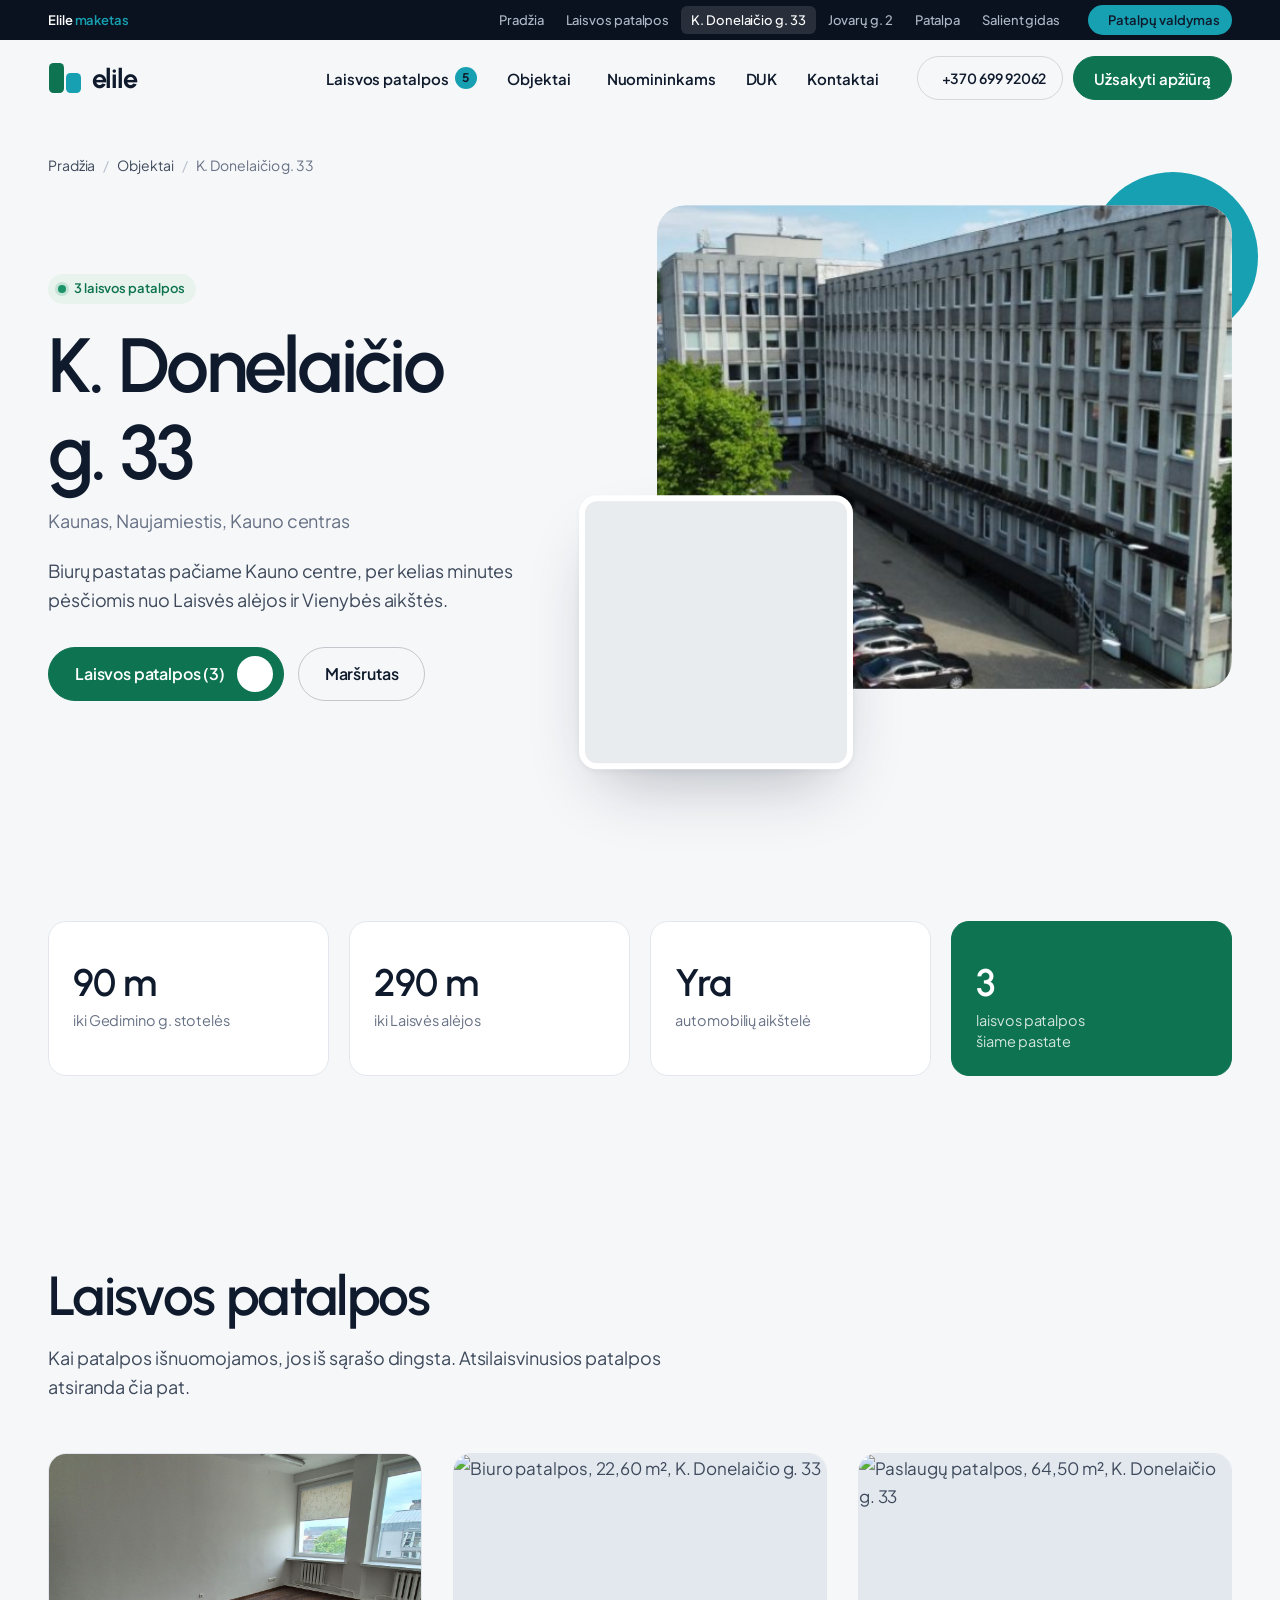
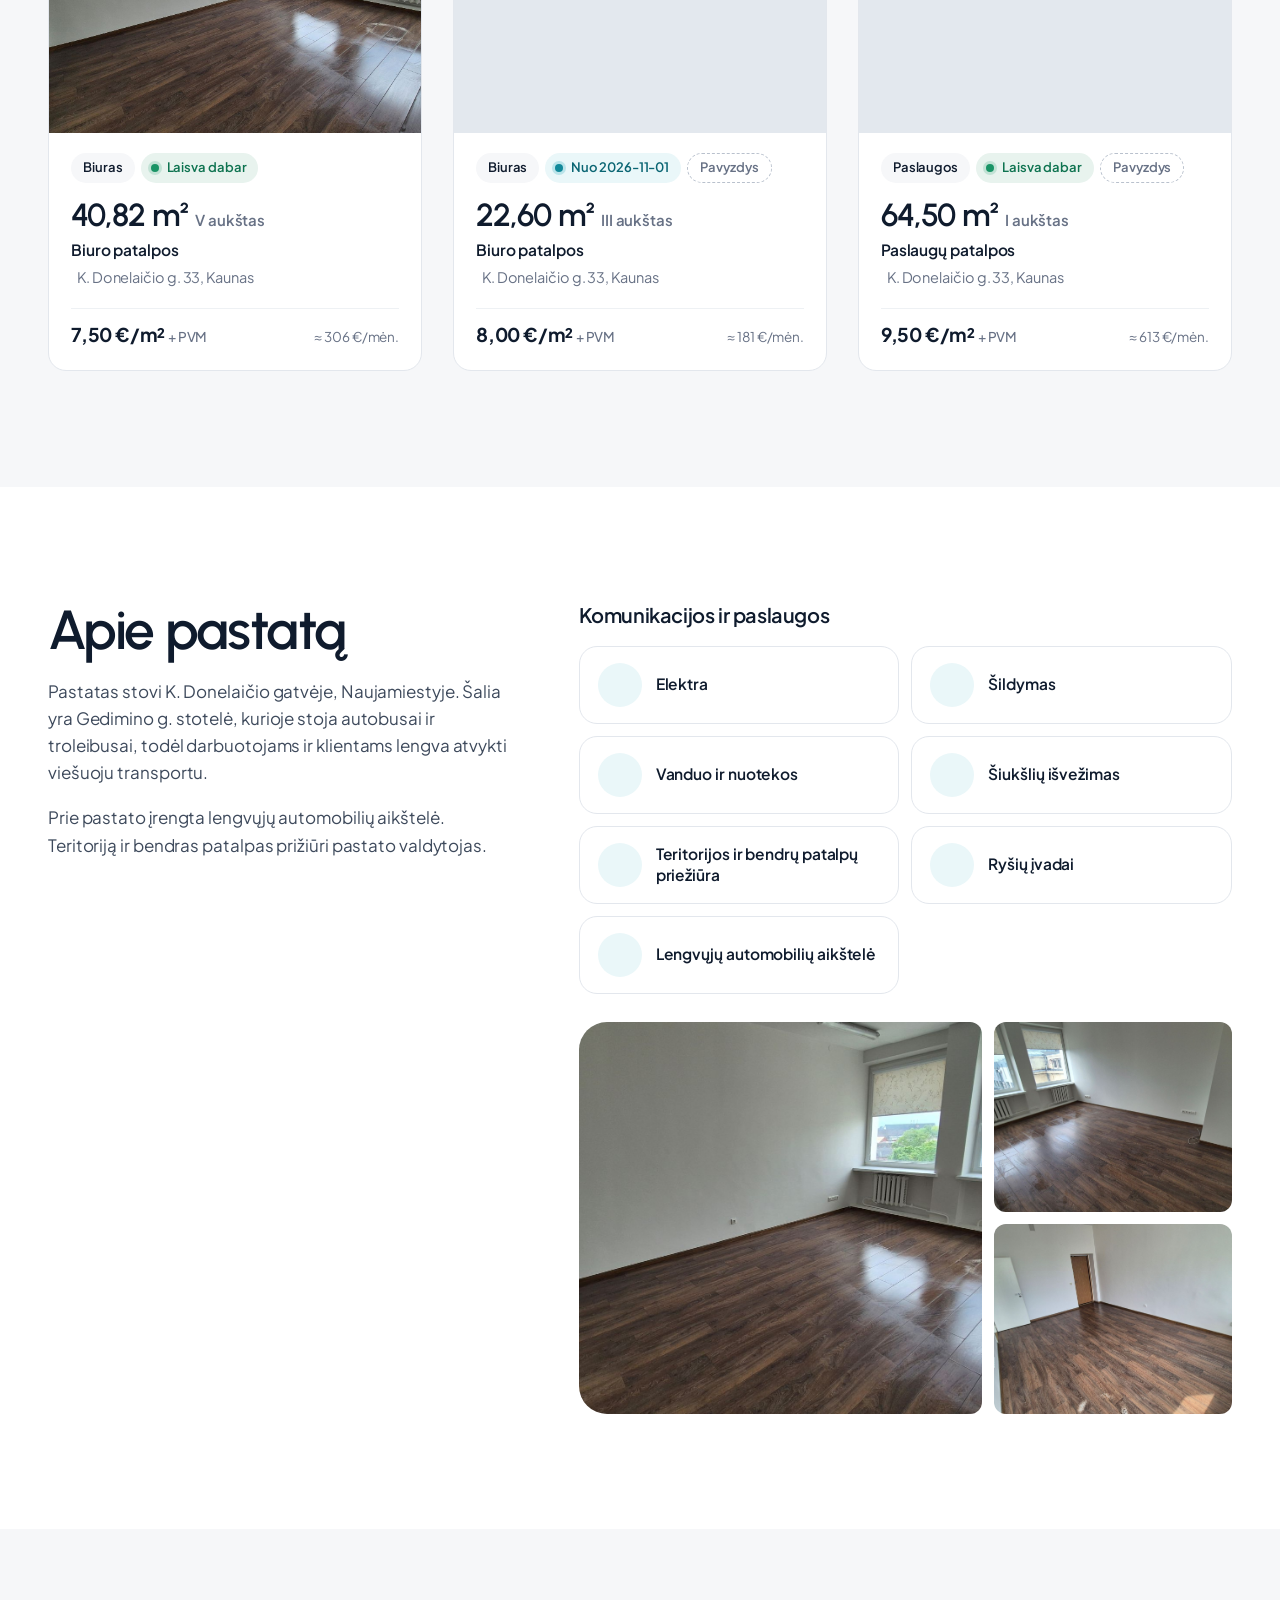
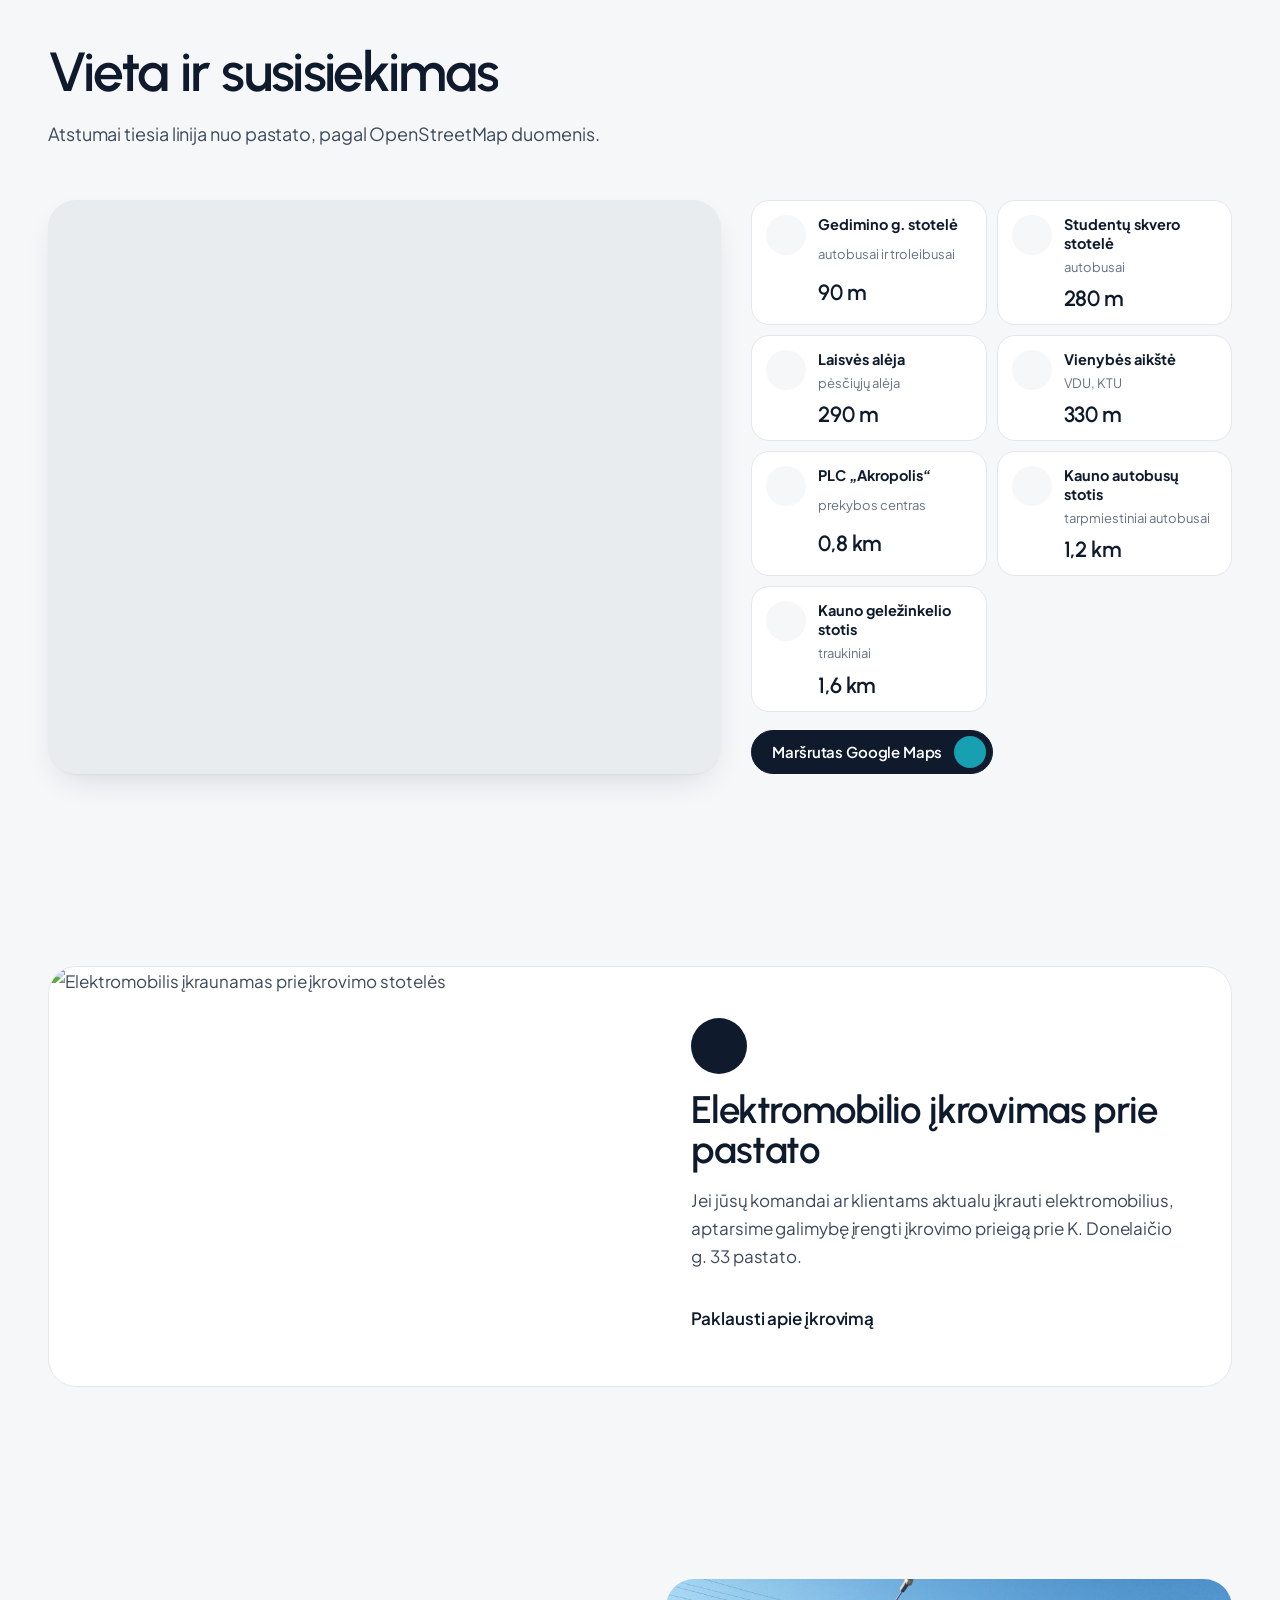
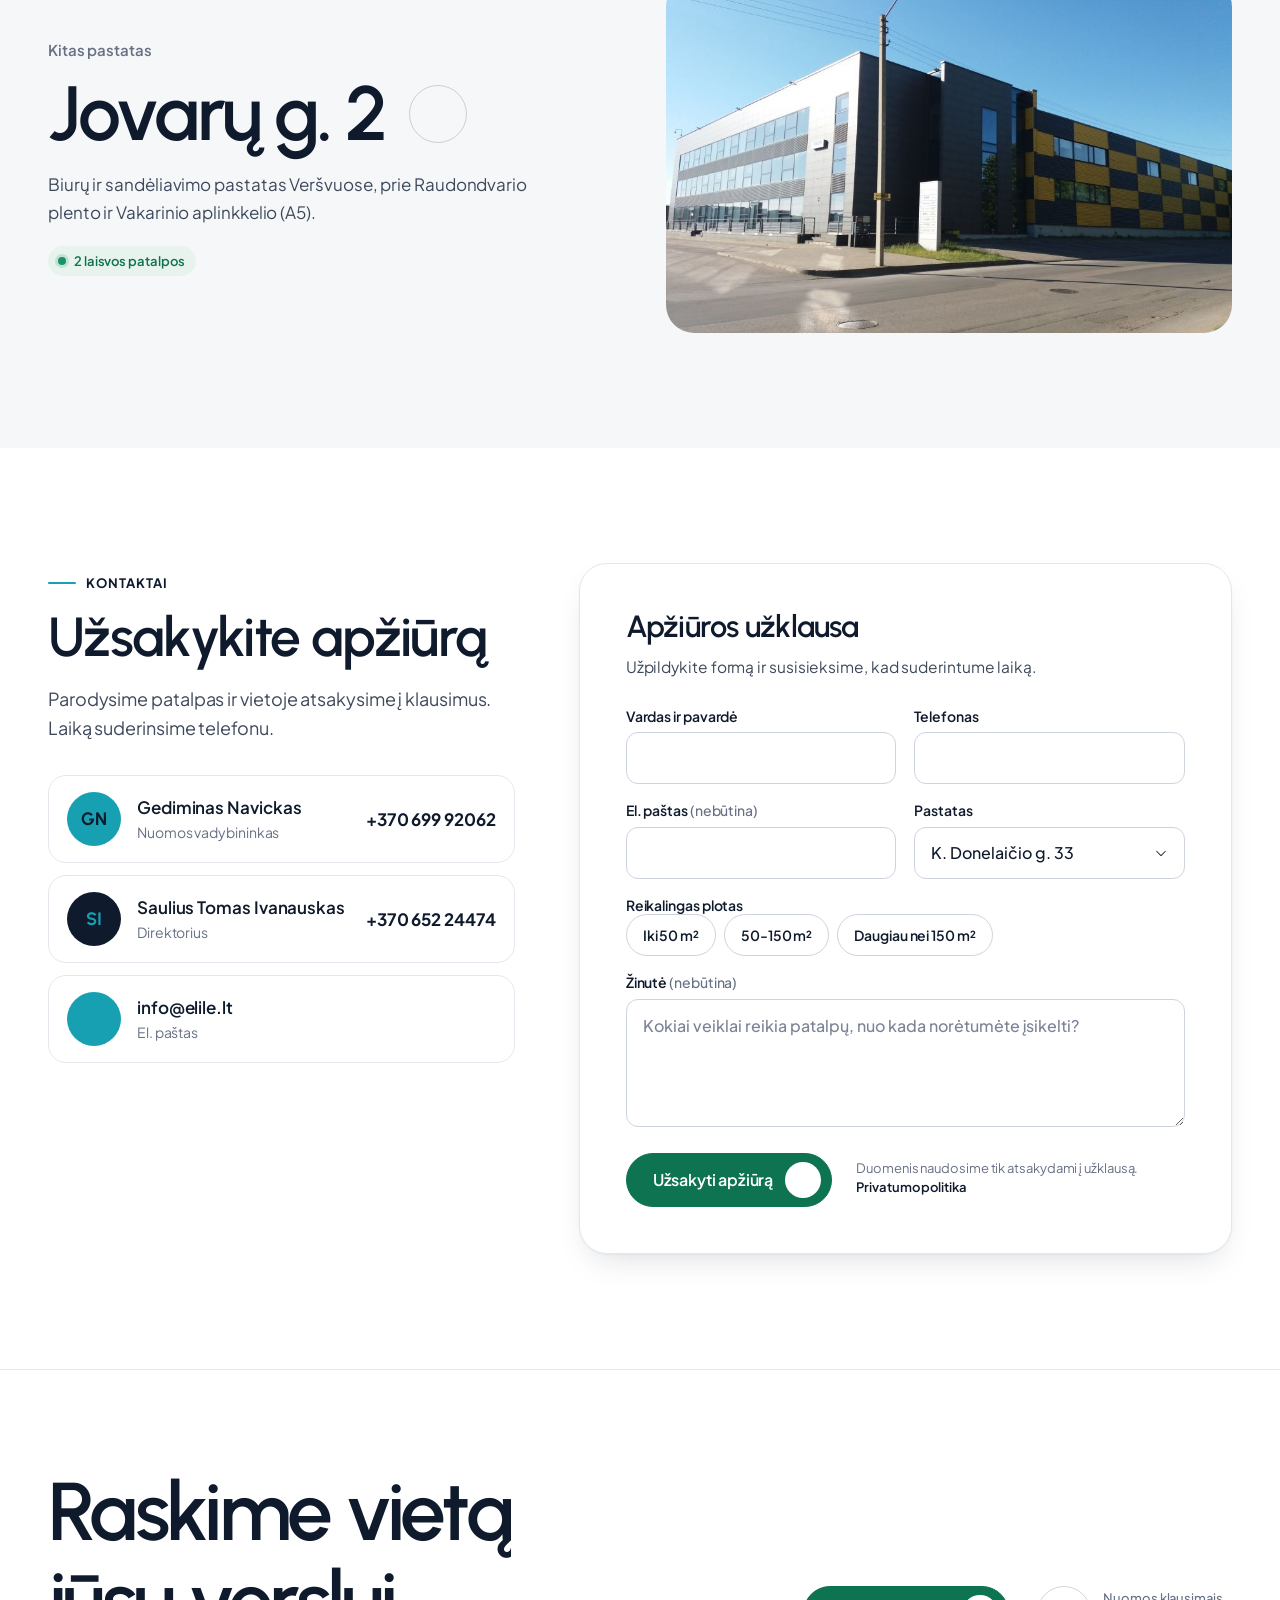
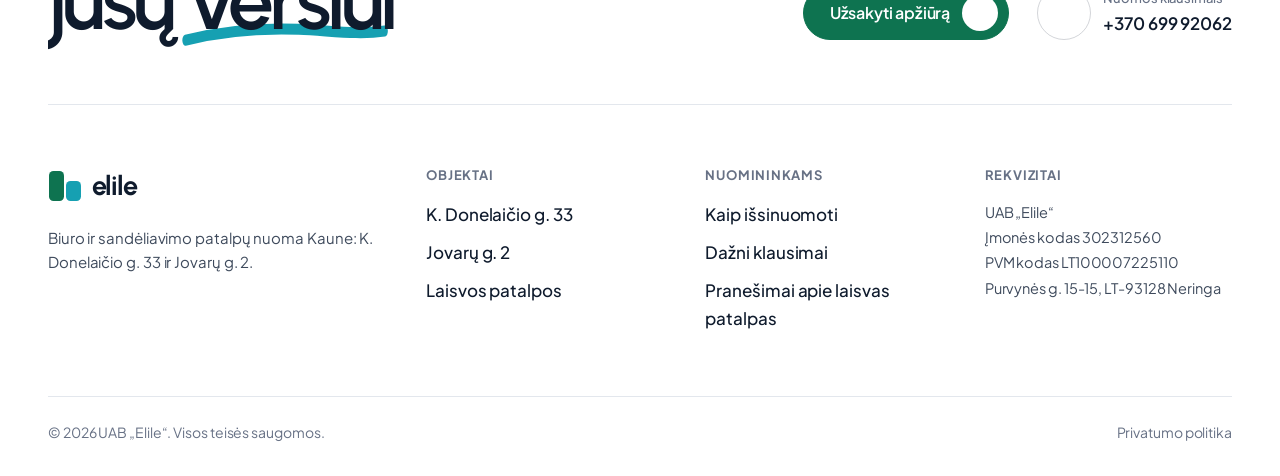
==== commit 8ac9b4a8: "Nauja spalvų paletė: Green Monochrome (#0E7350) ir Oasis (#16A0B2) vietoj geltonos Žalia — mygtukams" ====
--- a/objektas.html
+++ b/objektas.html
@@ -12,7 +12,7 @@
   <link rel="stylesheet" href="https://fonts.googleapis.com/css2?family=Plus+Jakarta+Sans:ital,wght@0,400;0,500;0,600;0,700;1,400&family=Urbanist:wght@500;600;700&display=swap">
   <link rel="stylesheet" href="https://cdn.jsdelivr.net/npm/@phosphor-icons/web@2.1.1/src/regular/style.css">
   <link rel="stylesheet" href="https://cdn.jsdelivr.net/npm/leaflet@1.9.4/dist/leaflet.css">
-  <link rel="stylesheet" href="assets/css/style.css?v=6">
+  <link rel="stylesheet" href="assets/css/style.css?v=7">
   <script>document.documentElement.classList.add('js');</script>
 </head>
 <body>
@@ -36,7 +36,7 @@
   <header class="site-header">
     <div class="container site-header__inner">
       <a class="logo" href="index.html" aria-label="UAB „Elile“, pradžia">
-        <svg viewBox="0 0 34 34" aria-hidden="true"><rect x="1" y="2" width="15" height="30" rx="4.5" fill="#0F1B2D"/><rect x="18" y="12" width="15" height="20" rx="4.5" fill="#F6C445"/></svg>
+        <svg viewBox="0 0 34 34" aria-hidden="true"><rect x="1" y="2" width="15" height="30" rx="4.5" fill="#0E7350"/><rect x="18" y="12" width="15" height="20" rx="4.5" fill="#16A0B2"/></svg>
         <span class="logo__word">elile</span>
       </a>
       <nav class="nav" aria-label="Pagrindinis meniu">
@@ -61,7 +61,7 @@
       </nav>
       <div class="header-actions">
         <a class="header-phone" href="tel:+37069992062" aria-label="Skambinti +370 699 92062"><i class="ph ph-phone" aria-hidden="true"></i><span>+370 699 92062</span></a>
-        <a class="btn btn--sun btn--sm" href="#kontaktai">Užsakyti apžiūrą</a>
+        <a class="btn btn--green btn--sm" href="#kontaktai">Užsakyti apžiūrą</a>
         <button class="burger" type="button" aria-label="Atidaryti meniu" aria-expanded="false" aria-controls="mobile-menu"><i class="ph ph-list" aria-hidden="true"></i></button>
       </div>
     </div>
@@ -70,7 +70,7 @@
   <div class="mobile-menu" id="mobile-menu" role="dialog" aria-modal="true" aria-label="Meniu">
     <div class="container">
       <div class="mobile-menu__top">
-        <a class="logo" href="index.html" aria-label="UAB „Elile“, pradžia"><svg viewBox="0 0 34 34" aria-hidden="true"><rect x="1" y="2" width="15" height="30" rx="4.5" fill="#0F1B2D"/><rect x="18" y="12" width="15" height="20" rx="4.5" fill="#F6C445"/></svg><span class="logo__word">elile</span></a>
+        <a class="logo" href="index.html" aria-label="UAB „Elile“, pradžia"><svg viewBox="0 0 34 34" aria-hidden="true"><rect x="1" y="2" width="15" height="30" rx="4.5" fill="#0E7350"/><rect x="18" y="12" width="15" height="20" rx="4.5" fill="#16A0B2"/></svg><span class="logo__word">elile</span></a>
         <button class="mobile-menu__close" type="button" aria-label="Uždaryti meniu"><i class="ph ph-x" aria-hidden="true"></i></button>
       </div>
       <nav class="mobile-menu__links" aria-label="Meniu mobiliesiems">
@@ -82,7 +82,7 @@
         <a href="#kontaktai">Kontaktai <i class="ph ph-arrow-right" aria-hidden="true"></i></a>
       </nav>
       <div class="mobile-menu__foot">
-        <a class="btn btn--sun" href="#kontaktai">Užsakyti apžiūrą</a>
+        <a class="btn btn--green" href="#kontaktai">Užsakyti apžiūrą</a>
         <a class="btn btn--ghost" href="tel:+37069992062"><i class="ph ph-phone" aria-hidden="true"></i>&nbsp;+370 699 92062</a>
       </div>
     </div>
@@ -125,7 +125,7 @@
               <div class="field full"><label for="c-msg">Žinutė <span class="opt">(nebūtina)</span></label><textarea id="c-msg" name="zinute" placeholder="Kokiai veiklai reikia patalpų, nuo kada norėtumėte įsikelti?"></textarea></div>
             </div>
             <div class="form-foot">
-              <button class="btn btn--sun" type="submit"><span>Užsakyti apžiūrą</span><span class="btn__icon"><i class="ph ph-arrow-right"></i><i class="ph ph-arrow-right"></i></span></button>
+              <button class="btn btn--green" type="submit"><span>Užsakyti apžiūrą</span><span class="btn__icon"><i class="ph ph-arrow-right"></i><i class="ph ph-arrow-right"></i></span></button>
               <small>Duomenis naudosime tik atsakydami į užklausą. <a class="link-u" href="#">Privatumo politika</a></small>
             </div>
             <div class="form-success" role="status" aria-live="polite"><i class="ph ph-check-circle" aria-hidden="true"></i><span>Ačiū! Užklausą gavome. Gediminas susisieks su jumis dėl apžiūros laiko.</span></div>
@@ -141,13 +141,13 @@
       <div class="footer__cta">
         <p class="footer__big" data-split>Raskime vietą jūsų <span class="hl">verslui<svg class="hl__svg" viewBox="0 0 300 24" preserveAspectRatio="none" aria-hidden="true"><path pathLength="1" d="M5 16.5C58 9 115 6.5 170 7.6c44 .9 86 4.6 125 1.4"/></svg></span></p>
         <div class="footer__actions">
-          <a class="btn btn--sun" href="#kontaktai"><span>Užsakyti apžiūrą</span><span class="btn__icon"><i class="ph ph-arrow-right"></i><i class="ph ph-arrow-right"></i></span></a>
+          <a class="btn btn--green" href="#kontaktai"><span>Užsakyti apžiūrą</span><span class="btn__icon"><i class="ph ph-arrow-right"></i><i class="ph ph-arrow-right"></i></span></a>
           <a class="phone-link" href="tel:+37069992062"><span class="phone-link__icon"><i class="ph ph-phone" aria-hidden="true"></i></span><span><small>Nuomos klausimais</small>+370 699 92062</span></a>
         </div>
       </div>
       <div class="footer__cols">
         <div class="footer__about">
-          <a class="logo" href="index.html" aria-label="UAB „Elile“, pradžia"><svg viewBox="0 0 34 34" aria-hidden="true"><rect x="1" y="2" width="15" height="30" rx="4.5" fill="#0F1B2D"/><rect x="18" y="12" width="15" height="20" rx="4.5" fill="#F6C445"/></svg><span class="logo__word">elile</span></a>
+          <a class="logo" href="index.html" aria-label="UAB „Elile“, pradžia"><svg viewBox="0 0 34 34" aria-hidden="true"><rect x="1" y="2" width="15" height="30" rx="4.5" fill="#0E7350"/><rect x="18" y="12" width="15" height="20" rx="4.5" fill="#16A0B2"/></svg><span class="logo__word">elile</span></a>
           <p>Biuro ir sandėliavimo patalpų nuoma Kaune: K. Donelaičio g. 33 ir Jovarų g. 2.</p>
         </div>
         <div>
@@ -170,7 +170,7 @@
   <button class="demo-fab" type="button" data-demo-open><i class="ph ph-sliders-horizontal" aria-hidden="true"></i>Patalpų valdymas</button>
 
   <script src="https://cdn.jsdelivr.net/npm/leaflet@1.9.4/dist/leaflet.js" defer></script>
-  <script src="assets/js/data.js?v=6" defer></script>
-  <script src="assets/js/main.js?v=6" defer></script>
+  <script src="assets/js/data.js?v=7" defer></script>
+  <script src="assets/js/main.js?v=7" defer></script>
 </body>
 </html>
--- a/assets/css/style.css
+++ b/assets/css/style.css
@@ -14,13 +14,18 @@
   --line-2: #EEF1F4;
   --bg: #F6F7F9;
   --surface: #FFFFFF;
-  --sun: #F6C445;
-  --sun-600: #E8B21E;
-  --sun-100: #FCEBB6;
-  --sun-50: #FFF8E4;
-  --ok: #16A34A;
-  --ok-ink: #0E7A3A;
-  --ok-50: #EAF7EF;
+  /* PPG paletė: „Green Monochrome“ — veiksmai, „Oasis“ — akcentai */
+  --green: #0E7350;
+  --green-600: #0A5C40;
+  --green-50: #E8F3EE;
+  --oasis: #16A0B2;
+  --oasis-600: #12899A;
+  --oasis-100: #C8ECF1;
+  --oasis-50: #EAF7F9;
+  --oasis-ink: #0A6573;
+  --ok: #1A9466;
+  --ok-ink: #0E7350;
+  --ok-50: #E8F3EE;
   --off: #B7C0CC;
   --danger: #B42318;
 
@@ -68,7 +73,7 @@
 button, input, select, textarea { font: inherit; color: inherit; }
 button { cursor: pointer; }
 :focus-visible { outline: 3px solid var(--ink); outline-offset: 3px; border-radius: 6px; }
-::selection { background: var(--sun); color: var(--ink); }
+::selection { background: var(--oasis); color: var(--ink); }
 
 h1, h2, h3, h4 { margin: 0; color: var(--ink); font-weight: 600; }
 .h1, h1 { font: 600 clamp(46px, 6vw, 88px)/1.02 var(--f-display); letter-spacing: -.035em; }
@@ -91,7 +96,7 @@
   display: inline-flex; align-items: center; gap: 10px;
   font: 700 13px/1 var(--f-body); letter-spacing: .08em; text-transform: uppercase; color: var(--ink);
 }
-.eyebrow::before { content: ""; width: 28px; height: 2px; background: var(--sun); border-radius: 2px; }
+.eyebrow::before { content: ""; width: 28px; height: 2px; background: var(--oasis); border-radius: 2px; }
 
 /* ---------- Mygtukai ir nuorodos ---------- */
 .btn {
@@ -112,11 +117,11 @@
 .btn__icon i + i { position: absolute; transform: translateX(-160%); }
 .btn:hover .btn__icon i:first-child { transform: translateX(160%); }
 .btn:hover .btn__icon i + i { transform: translateX(0); }
-.btn--sun { --btn-bg: var(--sun); --btn-fg: var(--ink); --btn-bd: var(--sun); }
-.btn--sun .btn__icon { background: var(--ink); color: var(--sun); }
-.btn--sun:hover { --btn-bg: var(--sun-600); --btn-bd: var(--sun-600); }
+.btn--green { --btn-bg: var(--green); --btn-fg: #fff; --btn-bd: var(--green); }
+.btn--green .btn__icon { background: #fff; color: var(--green); }
+.btn--green:hover { --btn-bg: var(--green-600); --btn-bd: var(--green-600); box-shadow: 0 14px 28px -14px rgba(14, 115, 80, .6); }
 .btn--ink:hover { --btn-bg: var(--ink-2); --btn-bd: var(--ink-2); }
-.btn--ink .btn__icon { background: var(--sun); color: var(--ink); }
+.btn--ink .btn__icon { background: var(--oasis); color: var(--ink); }
 .btn--ghost { --btn-bg: transparent; --btn-fg: var(--ink); --btn-bd: rgba(15, 27, 45, .22); padding: 0 26px; }
 .btn--ghost:hover { --btn-bg: #fff; --btn-bd: var(--ink); }
 .btn--ghost.btn--has-icon { padding-right: 10px; }
@@ -130,7 +135,7 @@
 .link-u {
   position: relative; display: inline-flex; align-items: center; gap: 8px;
   font-weight: 600; color: var(--ink);
-  background: linear-gradient(var(--sun), var(--sun)) left calc(100% - 1px) / 0 3px no-repeat;
+  background: linear-gradient(var(--oasis), var(--oasis)) left calc(100% - 1px) / 0 3px no-repeat;
   transition: background-size .45s var(--ease);
   padding-bottom: 3px;
 }
@@ -153,13 +158,13 @@
   border-radius: var(--pill); background: var(--ok-50); color: var(--ok-ink);
   font: 600 13px/1 var(--f-body); white-space: nowrap;
 }
-.status::before { content: ""; width: 8px; height: 8px; border-radius: 50%; background: var(--ok); box-shadow: 0 0 0 3px rgba(22, 163, 74, .18); }
+.status::before { content: ""; width: 8px; height: 8px; border-radius: 50%; background: var(--ok); box-shadow: 0 0 0 3px rgba(26, 148, 102, .18); }
 .status--live::before { animation: live 2.2s var(--ease-io) infinite; }
-.status--soon { background: var(--sun-50); color: #7A5A00; }
-.status--soon::before { background: var(--sun-600); box-shadow: 0 0 0 3px rgba(232, 178, 30, .22); }
+.status--soon { background: var(--oasis-50); color: var(--oasis-ink); }
+.status--soon::before { background: var(--oasis-600); box-shadow: 0 0 0 3px rgba(22, 160, 178, .22); }
 .status--off { background: #EEF1F4; color: var(--muted); }
 .status--off::before { background: var(--off); box-shadow: none; }
-@keyframes live { 0%, 100% { box-shadow: 0 0 0 3px rgba(22, 163, 74, .18); } 50% { box-shadow: 0 0 0 7px rgba(22, 163, 74, 0); } }
+@keyframes live { 0%, 100% { box-shadow: 0 0 0 3px rgba(26, 148, 102, .18); } 50% { box-shadow: 0 0 0 7px rgba(26, 148, 102, 0); } }
 
 .tag {
   display: inline-flex; align-items: center; height: 30px; padding: 0 12px; border-radius: var(--pill);
@@ -180,13 +185,13 @@
   display: grid; place-items: center; min-width: 22px; height: 22px; padding: 0 6px; border-radius: var(--pill);
   background: var(--bg); color: var(--ink); font-size: 12px;
 }
-.chip[aria-pressed="true"] .chip__count, .chip.is-active .chip__count { background: var(--sun); }
+.chip[aria-pressed="true"] .chip__count, .chip.is-active .chip__count { background: var(--oasis); }
 
 /* ---------- Maketo juosta (į WordPress nekeliama) ---------- */
 .mockbar { position: relative; z-index: 70; background: #0A1220; color: #AEB8C7; font: 500 13px/1.3 var(--f-body); }
 .mockbar__inner { display: flex; align-items: center; gap: 8px 18px; min-height: 40px; padding-block: 4px; max-width: 1600px; }
 .mockbar__label { color: #fff; font-weight: 600; white-space: nowrap; }
-.mockbar__label span { color: var(--sun); }
+.mockbar__label span { color: var(--oasis); }
 .mockbar nav { display: flex; gap: 2px; overflow-x: auto; scrollbar-width: none; margin-left: auto; }
 .mockbar nav::-webkit-scrollbar { display: none; }
 .mockbar nav a { padding: 6px 10px; border-radius: 6px; white-space: nowrap; color: #AEB8C7; }
@@ -194,7 +199,7 @@
 .mockbar nav a[aria-current="page"] { color: #fff; background: rgba(255, 255, 255, .12); }
 .mockbar__btn {
   display: inline-flex; align-items: center; gap: 8px; height: 30px; padding: 0 12px; border-radius: var(--pill);
-  background: var(--sun); color: var(--ink); border: 0; font: 600 13px/1 var(--f-body); white-space: nowrap;
+  background: var(--oasis); color: var(--ink); border: 0; font: 600 13px/1 var(--f-body); white-space: nowrap;
 }
 .demo-fab {
   position: fixed; right: 16px; bottom: 16px; z-index: 80;
@@ -203,7 +208,7 @@
   font: 600 13px/1 var(--f-body); opacity: 0; transform: translateY(12px); pointer-events: none;
   transition: opacity .4s var(--ease), transform .4s var(--ease);
 }
-.demo-fab i { color: var(--sun); font-size: 16px; }
+.demo-fab i { color: var(--oasis); font-size: 16px; }
 .demo-fab.is-visible { opacity: 1; transform: none; pointer-events: auto; }
 
 .demo-panel { position: fixed; inset: 0; z-index: 120; display: none; }
@@ -260,7 +265,7 @@
 }
 .nav__link::after {
   content: ""; position: absolute; left: 14px; right: 14px; bottom: 7px; height: 3px; border-radius: 3px;
-  background: var(--sun); transform: scaleX(0); transform-origin: right; transition: transform .45s var(--ease);
+  background: var(--oasis); transform: scaleX(0); transform-origin: right; transition: transform .45s var(--ease);
 }
 .nav__link:hover::after, .nav__link[aria-current="page"]::after, .nav__item.is-open > .nav__link::after { transform: scaleX(1); transform-origin: left; }
 .nav__link .ph-caret-down { font-size: 13px; transition: transform .35s var(--ease); }
@@ -268,7 +273,7 @@
 .nav__item.is-open .ph-caret-down { transform: rotate(180deg); }
 .nav__badge {
   display: grid; place-items: center; min-width: 22px; height: 22px; padding: 0 6px; border-radius: var(--pill);
-  background: var(--sun); color: var(--ink); font-size: 12px; font-weight: 700;
+  background: var(--oasis); color: var(--ink); font-size: 12px; font-weight: 700;
 }
 .nav__drop {
   position: absolute; top: calc(100% + 10px); left: 50%; width: 440px; padding: 10px;
@@ -331,7 +336,7 @@
 
 .hero__media { position: relative; aspect-ratio: 1 / 1.02; max-height: 660px; width: 100%; justify-self: end; }
 .hero__shape { position: absolute; border-radius: 50%; pointer-events: none; }
-.hero__shape--sun { top: -3%; right: -6%; width: 58%; aspect-ratio: 1; background: var(--sun); }
+.hero__shape--accent { top: -3%; right: -6%; width: 58%; aspect-ratio: 1; background: var(--oasis); }
 .hero__shape--ring { left: -3%; bottom: 3%; width: 30%; aspect-ratio: 1; border: 2px solid rgba(15, 27, 45, .12); }
 .hero__shape--dot { left: 12%; top: 4%; width: 7%; aspect-ratio: 1; background: var(--ink); }
 .hero__frame {
@@ -362,21 +367,21 @@
 .live-card__row { display: flex; align-items: center; justify-content: space-between; gap: 10px; margin-top: 10px; }
 .live-card__price { font: 700 15px/1 var(--f-body); color: var(--ink); }
 .live-card__price small { font-weight: 500; color: var(--muted); }
-.live-card__go { width: 34px; height: 34px; border-radius: 50%; display: grid; place-items: center; background: var(--sun); color: var(--ink); transition: transform .4s var(--ease); }
+.live-card__go { width: 34px; height: 34px; border-radius: 50%; display: grid; place-items: center; background: var(--oasis); color: var(--ink); transition: transform .4s var(--ease); }
 .live-card:hover .live-card__go { transform: rotate(-45deg); }
 .live-card--empty { grid-template-columns: 52px 1fr; }
-.live-card--empty .live-card__icon { width: 52px; height: 52px; border-radius: 50%; background: var(--sun-50); display: grid; place-items: center; font-size: 22px; color: var(--ink); }
+.live-card--empty .live-card__icon { width: 52px; height: 52px; border-radius: 50%; background: var(--oasis-50); display: grid; place-items: center; font-size: 22px; color: var(--ink); }
 
 /* ---------- Scribble (Salient Highlighted Text) ---------- */
 .hl { position: relative; display: inline-block; white-space: nowrap; z-index: 0; }
 .hl__svg { position: absolute; left: -3%; bottom: -.2em; width: 106%; height: .36em; overflow: visible; z-index: -1; }
-.hl__svg path { fill: none; stroke: var(--sun); stroke-width: 9; stroke-linecap: round; stroke-linejoin: round; }
+.hl__svg path { fill: none; stroke: var(--oasis); stroke-width: 9; stroke-linecap: round; stroke-linejoin: round; }
 html.js .hl__svg path { stroke-dasharray: 1; stroke-dashoffset: 1; transition: stroke-dashoffset 1.3s var(--ease) .75s; }
 html.js .is-in .hl__svg path, html.js .hl.is-in .hl__svg path { stroke-dashoffset: 0; }
 
 /* ---------- Objektų sekcija (Architect) ---------- */
 .statement { font: 600 clamp(30px, 3.9vw, 58px)/1.14 var(--f-display); letter-spacing: -.028em; color: var(--ink); max-width: 20em; margin: 0; text-wrap: balance; }
-.statement a { background: linear-gradient(var(--sun), var(--sun)) left 94% / 100% .09em no-repeat; transition: background-size .5s var(--ease); }
+.statement a { background: linear-gradient(var(--oasis), var(--oasis)) left 94% / 100% .09em no-repeat; transition: background-size .5s var(--ease); }
 .statement a:hover { background-size: 100% .42em; }
 .inline-img {
   display: inline-block; width: 1.85em; height: .98em; border-radius: var(--pill); vertical-align: -.1em; margin: 0 .1em;
@@ -404,7 +409,7 @@
   border: 1.5px solid rgba(15, 27, 45, .18); font-size: 22px; color: var(--ink);
   transition: background .4s var(--ease), border-color .4s var(--ease), transform .5s var(--ease);
 }
-.object-card:hover .round-go, .next-obj:hover .round-go { background: var(--sun); border-color: var(--sun); transform: rotate(-45deg); }
+.object-card:hover .round-go, .next-obj:hover .round-go { background: var(--oasis); border-color: var(--oasis); transform: rotate(-45deg); }
 .object-card__lead { margin-top: 18px; max-width: 34em; }
 .mini-facts { display: grid; grid-template-columns: repeat(3, minmax(0, 1fr)); gap: 16px; margin-top: 22px; padding-top: 20px; border-top: 1px solid var(--line); }
 .mini-fact i { font-size: 22px; color: var(--ink); }
@@ -433,7 +438,7 @@
 .unit-card:hover .unit-card__media::after { background: rgba(15, 27, 45, .12); }
 .unit-card__go {
   position: absolute; right: 14px; bottom: 14px; z-index: 2; width: 46px; height: 46px; border-radius: 50%;
-  display: grid; place-items: center; background: var(--sun); color: var(--ink); font-size: 19px;
+  display: grid; place-items: center; background: var(--oasis); color: var(--ink); font-size: 19px;
   opacity: 0; transform: translateY(10px) scale(.9); transition: opacity .45s var(--ease), transform .55s var(--ease);
 }
 .unit-card:hover .unit-card__go, .unit-card__link:focus-visible .unit-card__go { opacity: 1; transform: none; }
@@ -453,7 +458,7 @@
   display: grid; justify-items: start; gap: 14px; padding: clamp(24px, 3vw, 36px); border-radius: var(--r);
   border: 1.5px dashed #C9D1DB; background: rgba(255, 255, 255, .6);
 }
-.empty-card__icon { width: 52px; height: 52px; border-radius: 50%; display: grid; place-items: center; background: var(--sun-50); color: var(--ink); font-size: 24px; }
+.empty-card__icon { width: 52px; height: 52px; border-radius: 50%; display: grid; place-items: center; background: var(--oasis-50); color: var(--ink); font-size: 24px; }
 .empty-card h3 { font-size: 20px; }
 .empty-card p { color: var(--text); max-width: 36em; font-size: 15.5px; }
 .unit-grid .empty-card { grid-column: 1 / -1; }
@@ -474,7 +479,7 @@
 }
 .map-obj + .map-obj { margin-top: 4px; }
 .map-obj:hover { background: var(--bg); }
-.map-obj.is-active { background: var(--sun-50); border-color: var(--sun-100); }
+.map-obj.is-active { background: var(--oasis-50); border-color: var(--oasis-100); }
 .map-obj img { width: 64px; height: 64px; border-radius: 12px; object-fit: cover; }
 .map-obj strong { display: block; font: 600 21px/1.1 var(--f-display); letter-spacing: -.02em; color: var(--ink); }
 .map-obj__sub { display: block; font-size: 13.5px; color: var(--muted); margin: 3px 0 8px; }
@@ -498,12 +503,12 @@
   cursor: pointer;
 }
 .pin::after { content: ""; position: absolute; left: 50%; bottom: -6px; width: 12px; height: 12px; background: inherit; transform: translateX(-50%) rotate(45deg); border-radius: 0 0 3px 0; z-index: -1; }
-.pin__count { display: grid; place-items: center; min-width: 26px; height: 26px; padding: 0 7px; border-radius: var(--pill); background: var(--sun); color: var(--ink); font-weight: 700; }
+.pin__count { display: grid; place-items: center; min-width: 26px; height: 26px; padding: 0 7px; border-radius: var(--pill); background: var(--oasis); color: var(--ink); font-weight: 700; }
 .pin.is-empty .pin__count { background: rgba(255, 255, 255, .18); color: #fff; }
-.pin.is-active, .pin:hover { background: var(--sun); color: var(--ink); transform: translate(-50%, -16px); }
+.pin.is-active, .pin:hover { background: var(--oasis); color: var(--ink); transform: translate(-50%, -16px); }
 .pin.is-active .pin__count, .pin:hover .pin__count { background: var(--ink); color: #fff; }
-.pin-dot { position: absolute; left: 0; bottom: 0; width: 14px; height: 14px; transform: translate(-50%, 50%); border-radius: 50%; background: var(--sun); border: 3px solid var(--ink); }
-.pin-dot::after { content: ""; position: absolute; inset: -9px; border-radius: 50%; border: 2px solid var(--sun); animation: ping 2.4s var(--ease) infinite; }
+.pin-dot { position: absolute; left: 0; bottom: 0; width: 14px; height: 14px; transform: translate(-50%, 50%); border-radius: 50%; background: var(--oasis); border: 3px solid var(--ink); }
+.pin-dot::after { content: ""; position: absolute; inset: -9px; border-radius: 50%; border: 2px solid var(--oasis); animation: ping 2.4s var(--ease) infinite; }
 @keyframes ping { from { transform: scale(.4); opacity: 1; } to { transform: scale(1.4); opacity: 0; } }
 .poi-icon { background: none; border: 0; }
 .poi {
@@ -525,14 +530,14 @@
 /* ---------- Bėganti eilutė (Salient Scrolling Text) ---------- */
 .marquee { position: relative; height: clamp(260px, 26vw, 380px); overflow: hidden; }
 .marquee__band { position: absolute; left: -6%; right: -6%; top: 50%; padding-block: clamp(14px, 1.6vw, 22px); }
-.marquee__band--sun { background: var(--sun); color: var(--ink); transform: translateY(-50%) rotate(-5.5deg); z-index: 2; box-shadow: 0 18px 40px -24px rgba(15, 27, 45, .45); }
-.marquee__band--ink { background: var(--ink); color: #fff; transform: translateY(-50%) rotate(4.5deg); }
+.marquee__band--oasis { background: var(--oasis); color: var(--ink); transform: translateY(-50%) rotate(-5.5deg); z-index: 2; box-shadow: 0 18px 40px -24px rgba(15, 27, 45, .45); }
+.marquee__band--green { background: var(--green); color: #fff; transform: translateY(-50%) rotate(4.5deg); }
 .marquee__track { display: flex; width: max-content; animation: marquee 46s linear infinite; }
-.marquee__band--ink .marquee__track { animation-direction: reverse; animation-duration: 52s; }
+.marquee__band--green .marquee__track { animation-direction: reverse; animation-duration: 52s; }
 .marquee:hover .marquee__track { animation-play-state: paused; }
 .marquee__item { display: inline-flex; align-items: center; gap: .45em; padding-inline: .5em; font: 600 clamp(28px, 3.6vw, 54px)/1 var(--f-display); letter-spacing: -.025em; white-space: nowrap; }
 .marquee__item i { font-size: .72em; opacity: .9; }
-.marquee__band--ink .marquee__item i { color: var(--sun); }
+.marquee__band--green .marquee__item i { color: #8FE0EA; }
 @keyframes marquee { to { transform: translateX(-50%); } }
 
 /* ---------- Bento (privalumai) ---------- */
@@ -549,13 +554,16 @@
 .bento__icon { position: absolute; top: clamp(22px, 2.4vw, 32px); left: clamp(22px, 2.4vw, 32px); width: 52px; height: 52px; border-radius: 50%; display: grid; place-items: center; font-size: 24px; transition: transform .6s var(--ease); }
 .bento__cell:hover .bento__icon { transform: rotate(-12deg) scale(1.08); }
 .bento__cell--big { grid-column: span 2; grid-row: span 2; color: #fff; min-height: 540px; }
-.bento__cell--sun { background: var(--sun); color: var(--ink); }
-.bento__cell--sun .bento__icon { background: var(--ink); color: var(--sun); }
+.bento__cell--oasis { background: var(--oasis); color: var(--ink); }
+.bento__cell--oasis .bento__icon { background: var(--ink); color: var(--oasis); }
+.bento__cell--green { background: var(--green); color: #fff; }
+.bento__cell--green .bento__icon { background: rgba(255, 255, 255, .14); color: #8FE0EA; }
+.bento__cell--green p { color: rgba(255, 255, 255, .84); }
 .bento__cell--white { background: #fff; border: 1px solid var(--line); color: var(--ink); }
-.bento__cell--white .bento__icon { background: var(--sun-50); color: var(--ink); }
-.bento__cell--white p, .bento__cell--sun p { color: var(--ink); opacity: .82; }
+.bento__cell--white .bento__icon { background: var(--oasis-50); color: var(--ink); }
+.bento__cell--white p, .bento__cell--oasis p { color: var(--ink); opacity: .82; }
 .bento__cell--ink { background: var(--ink); color: #fff; }
-.bento__cell--ink .bento__icon { background: rgba(255, 255, 255, .1); color: var(--sun); }
+.bento__cell--ink .bento__icon { background: rgba(255, 255, 255, .1); color: var(--oasis); }
 .bento__cell--ink p { color: rgba(255, 255, 255, .78); }
 .bento__cell--photo { color: #fff; }
 .bento__cell--photo p { color: rgba(255, 255, 255, .86); }
@@ -578,32 +586,32 @@
 .band .lead { color: rgba(255, 255, 255, .86); margin-top: 18px; }
 .stats { display: grid; grid-template-columns: repeat(4, minmax(0, 1fr)); gap: 28px; margin-top: clamp(40px, 5vw, 64px); padding-top: 28px; border-top: 1px solid rgba(255, 255, 255, .24); }
 .stat__value { font: 600 clamp(44px, 5vw, 76px)/1 var(--f-display); letter-spacing: -.035em; color: #fff; }
-.stat__value em { font-style: normal; color: var(--sun); }
+.stat__value em { font-style: normal; color: var(--oasis); }
 .stat__label { margin-top: 10px; font-size: 15px; line-height: 1.45; color: rgba(255, 255, 255, .8); max-width: 20em; }
 
 /* ---------- Kaip išsinuomoti ---------- */
 .steps-head { max-width: 720px; margin-bottom: clamp(44px, 5vw, 72px); }
 .steps { position: relative; display: grid; grid-template-columns: repeat(4, minmax(0, 1fr)); gap: clamp(24px, 3vw, 40px); }
 .steps::before { content: ""; position: absolute; top: 33px; left: 34px; right: 34px; height: 2px; background: repeating-linear-gradient(90deg, #CBD2DC 0 8px, transparent 8px 16px); }
-.steps::after { content: ""; position: absolute; top: 33px; left: 34px; right: 34px; height: 2px; background: var(--sun); transform: scaleX(0); transform-origin: left; transition: transform 2s var(--ease) .3s; }
+.steps::after { content: ""; position: absolute; top: 33px; left: 34px; right: 34px; height: 2px; background: var(--oasis); transform: scaleX(0); transform-origin: left; transition: transform 2s var(--ease) .3s; }
 .steps.is-in::after { transform: scaleX(1); }
 .steps { list-style: none; margin: 0; padding: 0; }
 .step__icon {
   position: relative; z-index: 1; width: 68px; height: 68px; border-radius: 50%; display: grid; place-items: center;
   background: #fff; border: 1.5px solid var(--line); color: var(--ink); font-size: 27px; transition: background .4s var(--ease), border-color .4s var(--ease), transform .5s var(--ease);
 }
-.step:hover .step__icon { background: var(--sun); border-color: var(--sun); transform: translateY(-4px); }
+.step:hover .step__icon { background: var(--oasis); border-color: var(--oasis); transform: translateY(-4px); }
 .step h3 { margin-top: 26px; font-size: 22px; }
 .step p { margin-top: 10px; font-size: 15.5px; }
 
 /* ---------- Pranešimai apie laisvas patalpas ---------- */
 .notify {
-  position: relative; overflow: hidden; isolation: isolate; border-radius: var(--r-lg); background: var(--sun-50); border: 1px solid var(--sun-100);
+  position: relative; overflow: hidden; isolation: isolate; border-radius: var(--r-lg); background: var(--oasis-50); border: 1px solid var(--oasis-100);
   display: grid; grid-template-columns: minmax(0, 1.15fr) minmax(0, .85fr); gap: clamp(32px, 5vw, 72px); align-items: center;
   padding: clamp(32px, 5.5vw, 80px);
 }
 .notify__shape { position: absolute; z-index: -1; border-radius: 50%; }
-.notify__shape--a { width: 420px; aspect-ratio: 1; right: -120px; top: -160px; background: var(--sun); opacity: .55; }
+.notify__shape--a { width: 420px; aspect-ratio: 1; right: -120px; top: -160px; background: var(--oasis); opacity: .55; }
 .notify__shape--b { width: 180px; aspect-ratio: 1; left: 42%; bottom: -110px; border: 2px solid rgba(15, 27, 45, .1); }
 .notify h2 { max-width: 14ch; }
 .notify .lead { margin-top: 18px; }
@@ -620,7 +628,7 @@
   position: absolute; left: -8%; bottom: 8%; width: min(310px, 86%); display: grid; grid-template-columns: 40px 1fr; gap: 12px; align-items: start;
   padding: 14px 16px; background: #fff; border-radius: 16px; box-shadow: var(--shadow-lg); font-size: 13.5px; line-height: 1.4; color: var(--text);
 }
-.toast__icon { width: 40px; height: 40px; border-radius: 50%; display: grid; place-items: center; background: var(--ink); color: var(--sun); font-size: 19px; }
+.toast__icon { width: 40px; height: 40px; border-radius: 50%; display: grid; place-items: center; background: var(--ink); color: var(--oasis); font-size: 19px; }
 .toast strong { display: block; color: var(--ink); font-size: 14.5px; margin-bottom: 2px; }
 .toast small { display: block; color: var(--muted); margin-top: 4px; font-size: 12px; }
 
@@ -637,7 +645,7 @@
 .toggle__sign { position: relative; width: 38px; height: 38px; border-radius: 50%; background: var(--bg); flex: none; transition: background .35s var(--ease), transform .45s var(--ease); }
 .toggle__sign::before, .toggle__sign::after { content: ""; position: absolute; left: 50%; top: 50%; width: 14px; height: 2px; border-radius: 2px; background: var(--ink); transform: translate(-50%, -50%); }
 .toggle__sign::after { transform: translate(-50%, -50%) rotate(90deg); transition: transform .45s var(--ease); }
-.toggle.is-open .toggle__sign { background: var(--sun); transform: rotate(180deg); }
+.toggle.is-open .toggle__sign { background: var(--oasis); transform: rotate(180deg); }
 .toggle.is-open .toggle__sign::after { transform: translate(-50%, -50%) rotate(0deg); }
 .toggle__panel { display: grid; grid-template-rows: 0fr; transition: grid-template-rows .55s var(--ease); }
 .toggle.is-open .toggle__panel { grid-template-rows: 1fr; }
@@ -650,8 +658,8 @@
 .people { display: grid; gap: 12px; margin-top: 32px; }
 .person { display: flex; align-items: center; gap: 16px; padding: 16px 18px; background: #fff; border-radius: var(--r); border: 1px solid var(--line); transition: border-color .3s var(--ease), transform .4s var(--ease); }
 .person:hover { border-color: var(--ink); transform: translateX(4px); }
-.person__avatar { width: 54px; height: 54px; border-radius: 50%; display: grid; place-items: center; flex: none; background: var(--sun); color: var(--ink); font: 700 18px/1 var(--f-display); letter-spacing: .02em; }
-.person__avatar--ink { background: var(--ink); color: var(--sun); }
+.person__avatar { width: 54px; height: 54px; border-radius: 50%; display: grid; place-items: center; flex: none; background: var(--oasis); color: var(--ink); font: 700 18px/1 var(--f-display); letter-spacing: .02em; }
+.person__avatar--ink { background: var(--ink); color: var(--oasis); }
 .person__text { flex: 1; min-width: 0; }
 .person__text strong { display: block; color: var(--ink); font-weight: 600; }
 .person__text span { display: block; font-size: 14px; color: var(--muted); }
@@ -675,7 +683,7 @@
 .field textarea { height: 128px; padding: 14px 16px; resize: vertical; line-height: 1.5; }
 .field input::placeholder, .field textarea::placeholder { color: #7A8496; }
 .field input:hover, .field select:hover, .field textarea:hover { border-color: #9AA5B4; }
-.field input:focus, .field select:focus, .field textarea:focus { outline: none; border-color: var(--ink); box-shadow: 0 0 0 4px rgba(246, 196, 69, .45); }
+.field input:focus, .field select:focus, .field textarea:focus { outline: none; border-color: var(--ink); box-shadow: 0 0 0 4px rgba(22, 160, 178, .35); }
 .field.has-error input, .field.has-error select, .field.has-error textarea { border-color: var(--danger); }
 .field__error { display: none; font-size: 13.5px; color: var(--danger); font-weight: 500; }
 .field.has-error .field__error { display: block; }
@@ -707,7 +715,7 @@
 .footer__cols h4 { font: 700 13px/1 var(--f-body); letter-spacing: .06em; text-transform: uppercase; color: var(--muted); margin: 0 0 18px; }
 .footer__cols ul { list-style: none; margin: 0; padding: 0; display: grid; gap: 10px; }
 .footer__cols a { color: var(--ink); font-weight: 500; }
-.footer__cols a:hover { text-decoration: underline; text-decoration-color: var(--sun); text-decoration-thickness: 3px; text-underline-offset: 5px; }
+.footer__cols a:hover { text-decoration: underline; text-decoration-color: var(--oasis); text-decoration-thickness: 3px; text-underline-offset: 5px; }
 .footer__about p { margin-top: 16px; max-width: 26em; font-size: 15px; }
 .footer__req { font-size: 14.5px; line-height: 1.75; color: var(--text); }
 .footer__bottom { display: flex; flex-wrap: wrap; justify-content: space-between; gap: 12px; padding-block: 24px 32px; border-top: 1px solid var(--line); font-size: 14px; color: var(--muted); }
@@ -718,13 +726,13 @@
 .crumbs li { display: inline-flex; align-items: center; gap: 8px; }
 .crumbs li + li::before { content: "/"; color: #B7C0CC; }
 .crumbs a { color: var(--text); }
-.crumbs a:hover { color: var(--ink); text-decoration: underline; text-decoration-color: var(--sun); text-decoration-thickness: 2px; text-underline-offset: 4px; }
+.crumbs a:hover { color: var(--ink); text-decoration: underline; text-decoration-color: var(--oasis); text-decoration-thickness: 2px; text-underline-offset: 4px; }
 .page-head { padding-top: clamp(20px, 3vw, 40px); padding-bottom: clamp(28px, 3vw, 44px); }
 .page-head__row { display: flex; flex-wrap: wrap; align-items: flex-end; justify-content: space-between; gap: 24px 48px; margin-top: 22px; }
 .page-head h1 { font-size: clamp(44px, 5.4vw, 80px); }
 .page-head .lead { margin-top: 16px; }
 .page-head__side { display: flex; flex-wrap: wrap; align-items: center; gap: 12px 20px; }
-.count-pill { display: inline-grid; place-items: center; min-width: 1.4em; height: 1.1em; padding: 0 .28em; margin-left: .15em; border-radius: var(--pill); background: var(--sun); color: var(--ink); font-size: .52em; vertical-align: .55em; letter-spacing: -.02em; }
+.count-pill { display: inline-grid; place-items: center; min-width: 1.4em; height: 1.1em; padding: 0 .28em; margin-left: .15em; border-radius: var(--pill); background: var(--oasis); color: var(--ink); font-size: .52em; vertical-align: .55em; letter-spacing: -.02em; }
 
 /* ---------- Laisvų patalpų puslapis ---------- */
 .filterbar { position: sticky; top: var(--header-h-s); z-index: 40; background: rgba(246, 247, 249, .92); -webkit-backdrop-filter: blur(12px); backdrop-filter: blur(12px); border-block: 1px solid var(--line); }
@@ -733,7 +741,7 @@
 .seg button { display: inline-flex; align-items: center; gap: 8px; height: 38px; padding: 0 16px; border-radius: var(--pill); border: 0; background: none; font: 600 14px/1 var(--f-body); color: var(--ink); white-space: nowrap; transition: background .3s var(--ease), color .3s var(--ease); }
 .seg button:hover { background: var(--bg); }
 .seg button[aria-pressed="true"] { background: var(--ink); color: #fff; }
-.seg button[aria-pressed="true"] .chip__count { background: var(--sun); }
+.seg button[aria-pressed="true"] .chip__count { background: var(--oasis); }
 .select-pill { position: relative; }
 .select-pill select {
   appearance: none; -webkit-appearance: none; height: 46px; padding: 0 40px 0 18px; border-radius: var(--pill); border: 1px solid var(--line); background: #fff;
@@ -743,7 +751,7 @@
 .select-pill select:hover { border-color: var(--ink); }
 .filterbar__meta { margin-left: auto; display: flex; align-items: center; gap: 14px; font-size: 14.5px; color: var(--muted); }
 .filterbar__meta strong { color: var(--ink); }
-.linklike { background: none; border: 0; padding: 0; font: 600 14px var(--f-body); color: var(--ink); text-decoration: underline; text-decoration-color: var(--sun); text-decoration-thickness: 2px; text-underline-offset: 4px; }
+.linklike { background: none; border: 0; padding: 0; font: 600 14px var(--f-body); color: var(--ink); text-decoration: underline; text-decoration-color: var(--oasis); text-decoration-thickness: 2px; text-underline-offset: 4px; }
 .view-toggle { display: none; }
 
 .listing { display: grid; grid-template-columns: minmax(0, 7fr) minmax(0, 5fr); gap: clamp(24px, 3vw, 40px); padding-block: clamp(28px, 3vw, 40px) var(--section); align-items: start; }
@@ -769,7 +777,7 @@
 .row-card__foot { display: flex; flex-wrap: wrap; align-items: center; gap: 8px 16px; margin-top: auto; padding-top: 16px; }
 .row-card__foot .unit-card__price { font-size: 18px; }
 .row-card__go { margin-left: auto; width: 44px; height: 44px; border-radius: 50%; display: grid; place-items: center; border: 1.5px solid var(--line); font-size: 18px; color: var(--ink); transition: all .4s var(--ease); }
-.row-card:hover .row-card__go { background: var(--sun); border-color: var(--sun); transform: rotate(-45deg); }
+.row-card:hover .row-card__go { background: var(--oasis); border-color: var(--oasis); transform: rotate(-45deg); }
 .row-card__link::after { content: ""; position: absolute; inset: 0; z-index: 1; }
 .listing-notify { margin-top: clamp(40px, 4vw, 56px); }
 
@@ -787,7 +795,7 @@
 .cascade__sub { position: absolute; left: 0; bottom: 0; width: 42%; aspect-ratio: 1; border-radius: var(--r); overflow: hidden; border: 6px solid #fff; background: #E8ECEF; box-shadow: var(--shadow-lg); z-index: 2; }
 .cascade__sub .mini-map { position: absolute; inset: 0; }
 .cascade__sub-label { position: absolute; left: 10px; right: 10px; bottom: 10px; z-index: 500; display: flex; align-items: center; gap: 8px; padding: 8px 12px; border-radius: 12px; background: rgba(255, 255, 255, .95); font: 600 13px/1.25 var(--f-body); color: var(--ink); box-shadow: var(--shadow-sm); }
-.cascade__shape { position: absolute; right: -4%; top: -6%; width: 26%; aspect-ratio: 1; border-radius: 50%; background: var(--sun); z-index: -1; }
+.cascade__shape { position: absolute; right: -4%; top: -6%; width: 26%; aspect-ratio: 1; border-radius: 50%; background: var(--oasis); z-index: -1; }
 
 .facts { display: grid; grid-template-columns: repeat(4, minmax(0, 1fr)); gap: clamp(14px, 1.6vw, 22px); }
 .fact { background: #fff; border-radius: var(--r); border: 1px solid var(--line); padding: 24px; transition: transform .5s var(--ease), box-shadow .5s var(--ease); }
@@ -795,8 +803,9 @@
 .fact i { font-size: 26px; color: var(--ink); }
 .fact strong { display: block; margin-top: 18px; font: 600 clamp(32px, 3vw, 44px)/1 var(--f-display); letter-spacing: -.03em; color: var(--ink); }
 .fact span { display: block; margin-top: 8px; font-size: 14.5px; line-height: 1.4; color: var(--muted); }
-.fact--sun { background: var(--sun); border-color: var(--sun); }
-.fact--sun span { color: var(--ink); opacity: .75; }
+.fact--green, a.fact--green { background: var(--green); border-color: var(--green); color: #fff; }
+.fact--green strong { color: #fff; }
+.fact--green span { color: rgba(255, 255, 255, .82); }
 
 .two-col { display: grid; grid-template-columns: minmax(0, 5fr) minmax(0, 7fr); gap: clamp(32px, 5vw, 96px); align-items: start; }
 .two-col__aside { position: sticky; top: calc(var(--header-h-s) + 36px); }
@@ -804,7 +813,7 @@
 .services { display: grid; grid-template-columns: repeat(auto-fill, minmax(210px, 1fr)); gap: 12px; }
 .service { display: flex; align-items: center; gap: 14px; padding: 16px 18px; background: #fff; border-radius: var(--r); border: 1px solid var(--line); font-weight: 600; color: var(--ink); font-size: 15.5px; line-height: 1.35; transition: border-color .3s var(--ease), transform .4s var(--ease); }
 .service:hover { border-color: var(--ink); transform: translateY(-2px); }
-.service i { width: 44px; height: 44px; border-radius: 50%; display: grid; place-items: center; flex: none; background: var(--sun-50); font-size: 21px; }
+.service i { width: 44px; height: 44px; border-radius: 50%; display: grid; place-items: center; flex: none; background: var(--oasis-50); font-size: 21px; }
 
 .location { display: grid; grid-template-columns: minmax(0, 7fr) minmax(0, 5fr); gap: clamp(20px, 2.4vw, 32px); align-items: stretch; }
 .location__map { position: relative; z-index: 0; min-height: 520px; border-radius: var(--r-lg); overflow: hidden; box-shadow: var(--shadow); background: #E8ECEF; }
@@ -823,7 +832,7 @@
 .ev__media img { position: absolute; inset: 0; width: 100%; height: 100%; object-fit: cover; transition: transform 1.4s var(--ease); }
 .ev:hover .ev__media img { transform: scale(1.05); }
 .ev__body { padding: clamp(28px, 4vw, 56px); display: flex; flex-direction: column; justify-content: center; gap: 16px; }
-.ev__icon { width: 56px; height: 56px; border-radius: 50%; display: grid; place-items: center; background: var(--ink); color: var(--sun); font-size: 26px; }
+.ev__icon { width: 56px; height: 56px; border-radius: 50%; display: grid; place-items: center; background: var(--ink); color: var(--oasis); font-size: 26px; }
 .ev__body h2 { font-size: clamp(30px, 3vw, 44px); }
 .ev__body p { max-width: 32em; }
 .ev--compact { grid-template-columns: 180px minmax(0, 1fr); border-radius: var(--r); }
@@ -912,8 +921,8 @@
 .booking__person { display: flex; align-items: center; gap: 14px; padding: 16px; background: #fff; border-radius: var(--r); border: 1px solid var(--line); }
 .booking__person .person__avatar { width: 48px; height: 48px; font-size: 16px; }
 .person__tel { display: inline-block; margin-top: 2px; font-weight: 700; color: var(--ink); font-size: 15px; }
-.round-call { margin-left: auto; width: 46px; height: 46px; flex: none; border-radius: 50%; display: grid; place-items: center; background: var(--sun); color: var(--ink); font-size: 19px; transition: transform .4s var(--ease), background .3s var(--ease); }
-.round-call:hover { background: var(--sun-600); transform: rotate(-12deg) scale(1.05); }
+.round-call { margin-left: auto; width: 46px; height: 46px; flex: none; border-radius: 50%; display: grid; place-items: center; background: var(--oasis); color: var(--ink); font-size: 19px; transition: transform .4s var(--ease), background .3s var(--ease); }
+.round-call:hover { background: var(--oasis-600); transform: rotate(-12deg) scale(1.05); }
 .share-row { display: flex; align-items: center; justify-content: center; gap: 18px; font-size: 14px; color: var(--muted); }
 .share-row button { display: inline-flex; align-items: center; gap: 6px; background: none; border: 0; font: 600 14px var(--f-body); color: var(--ink); }
 
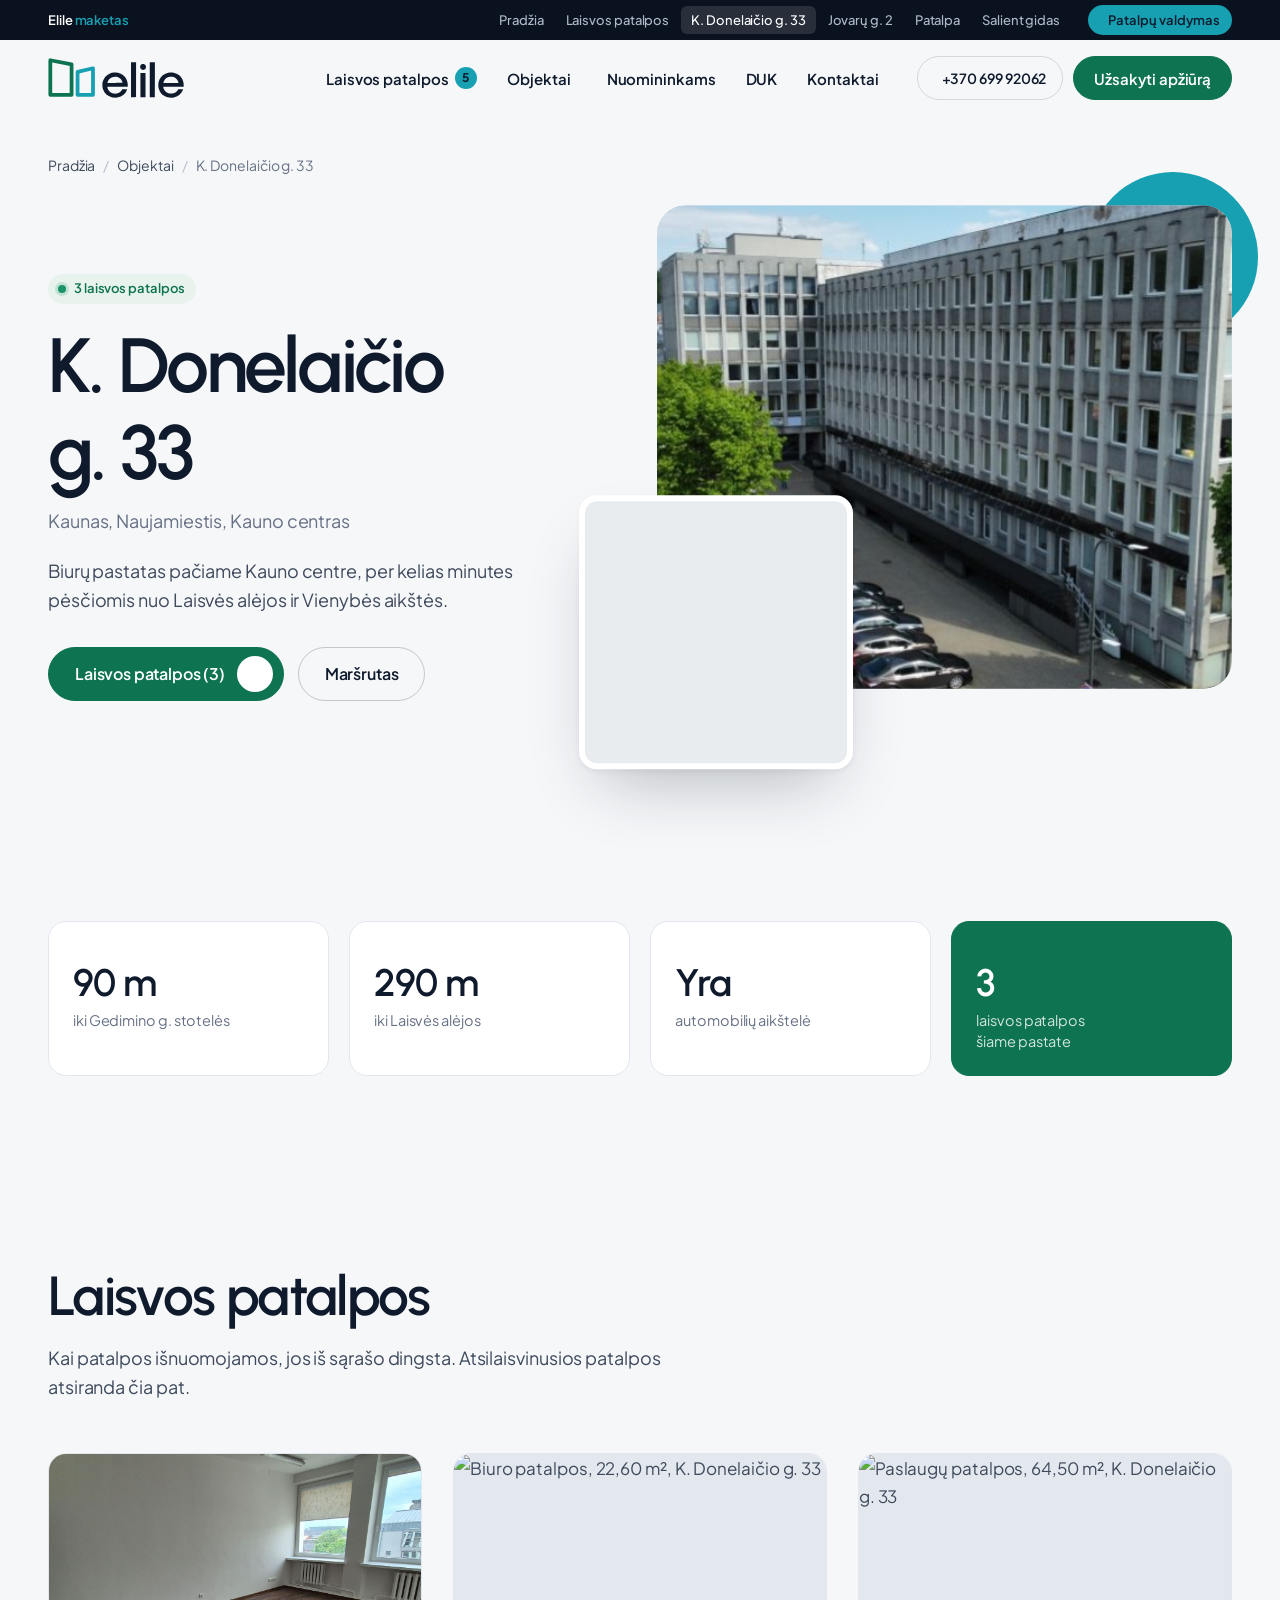
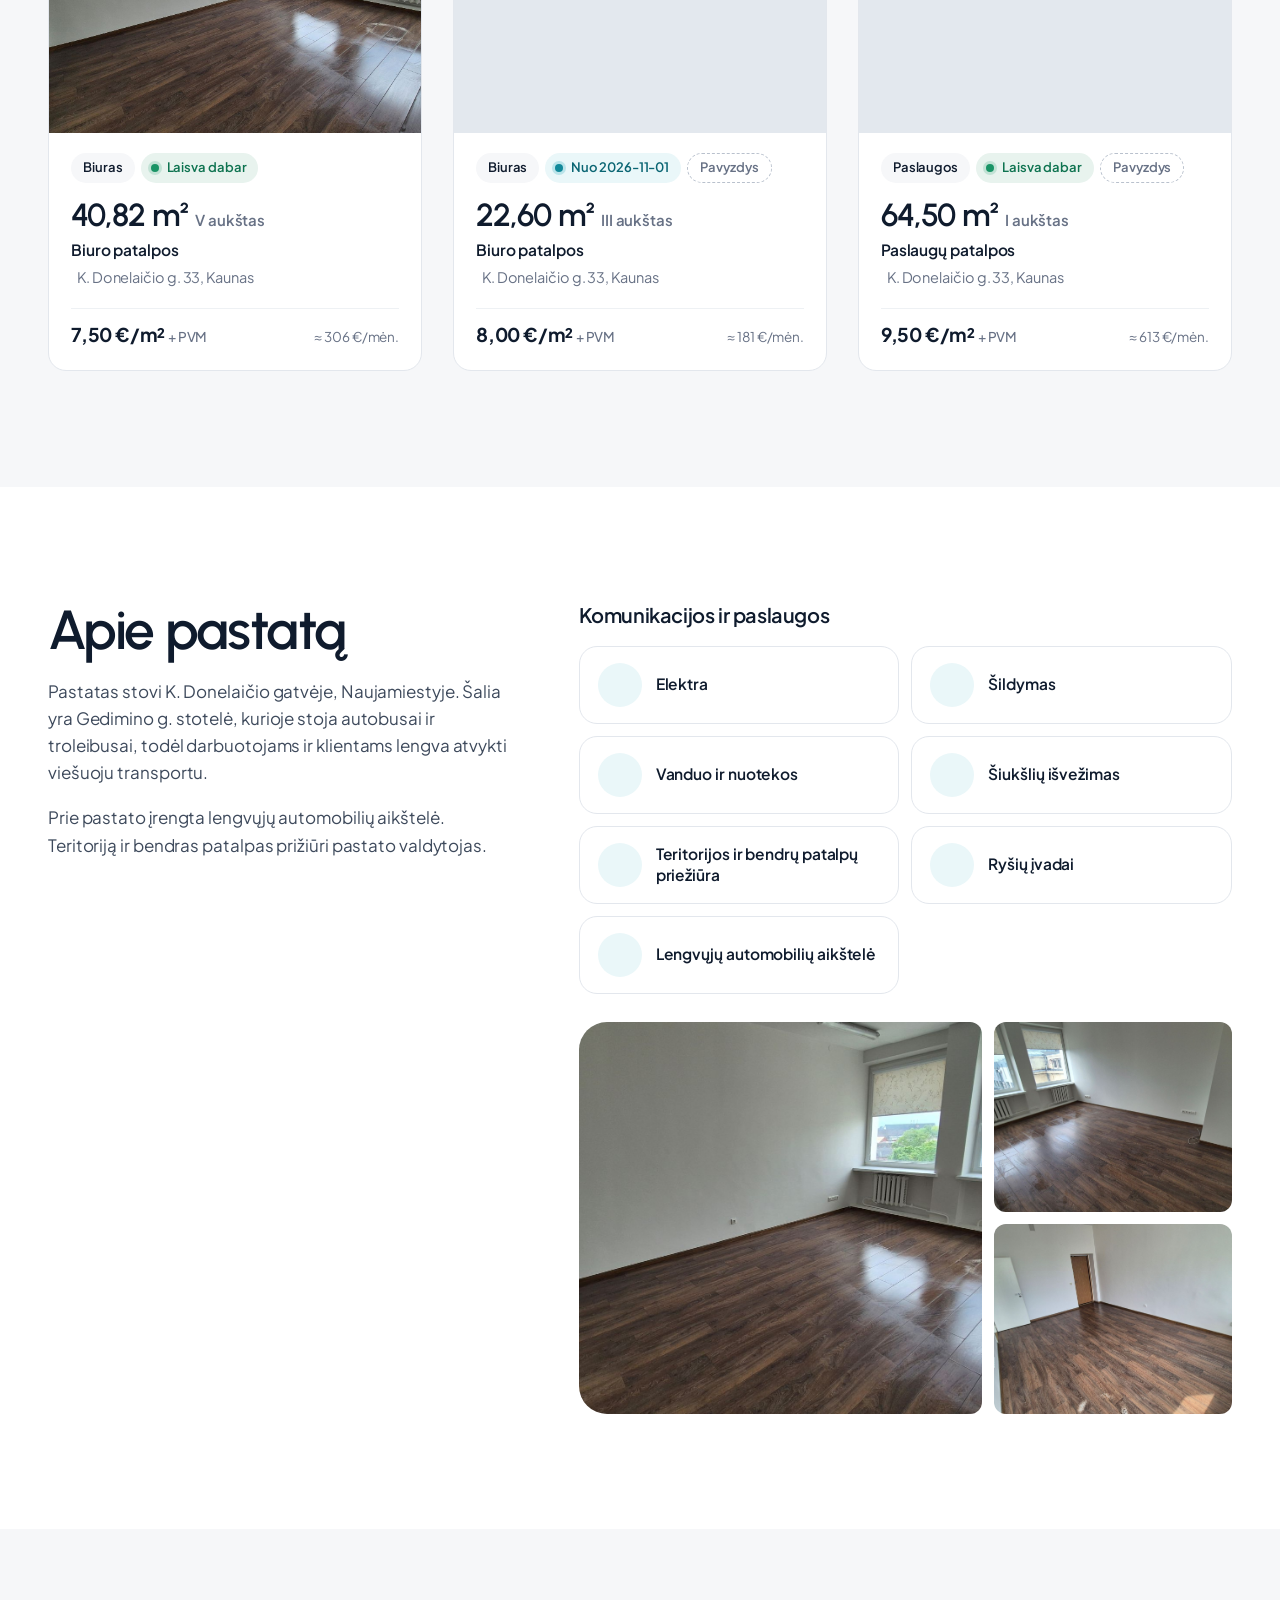
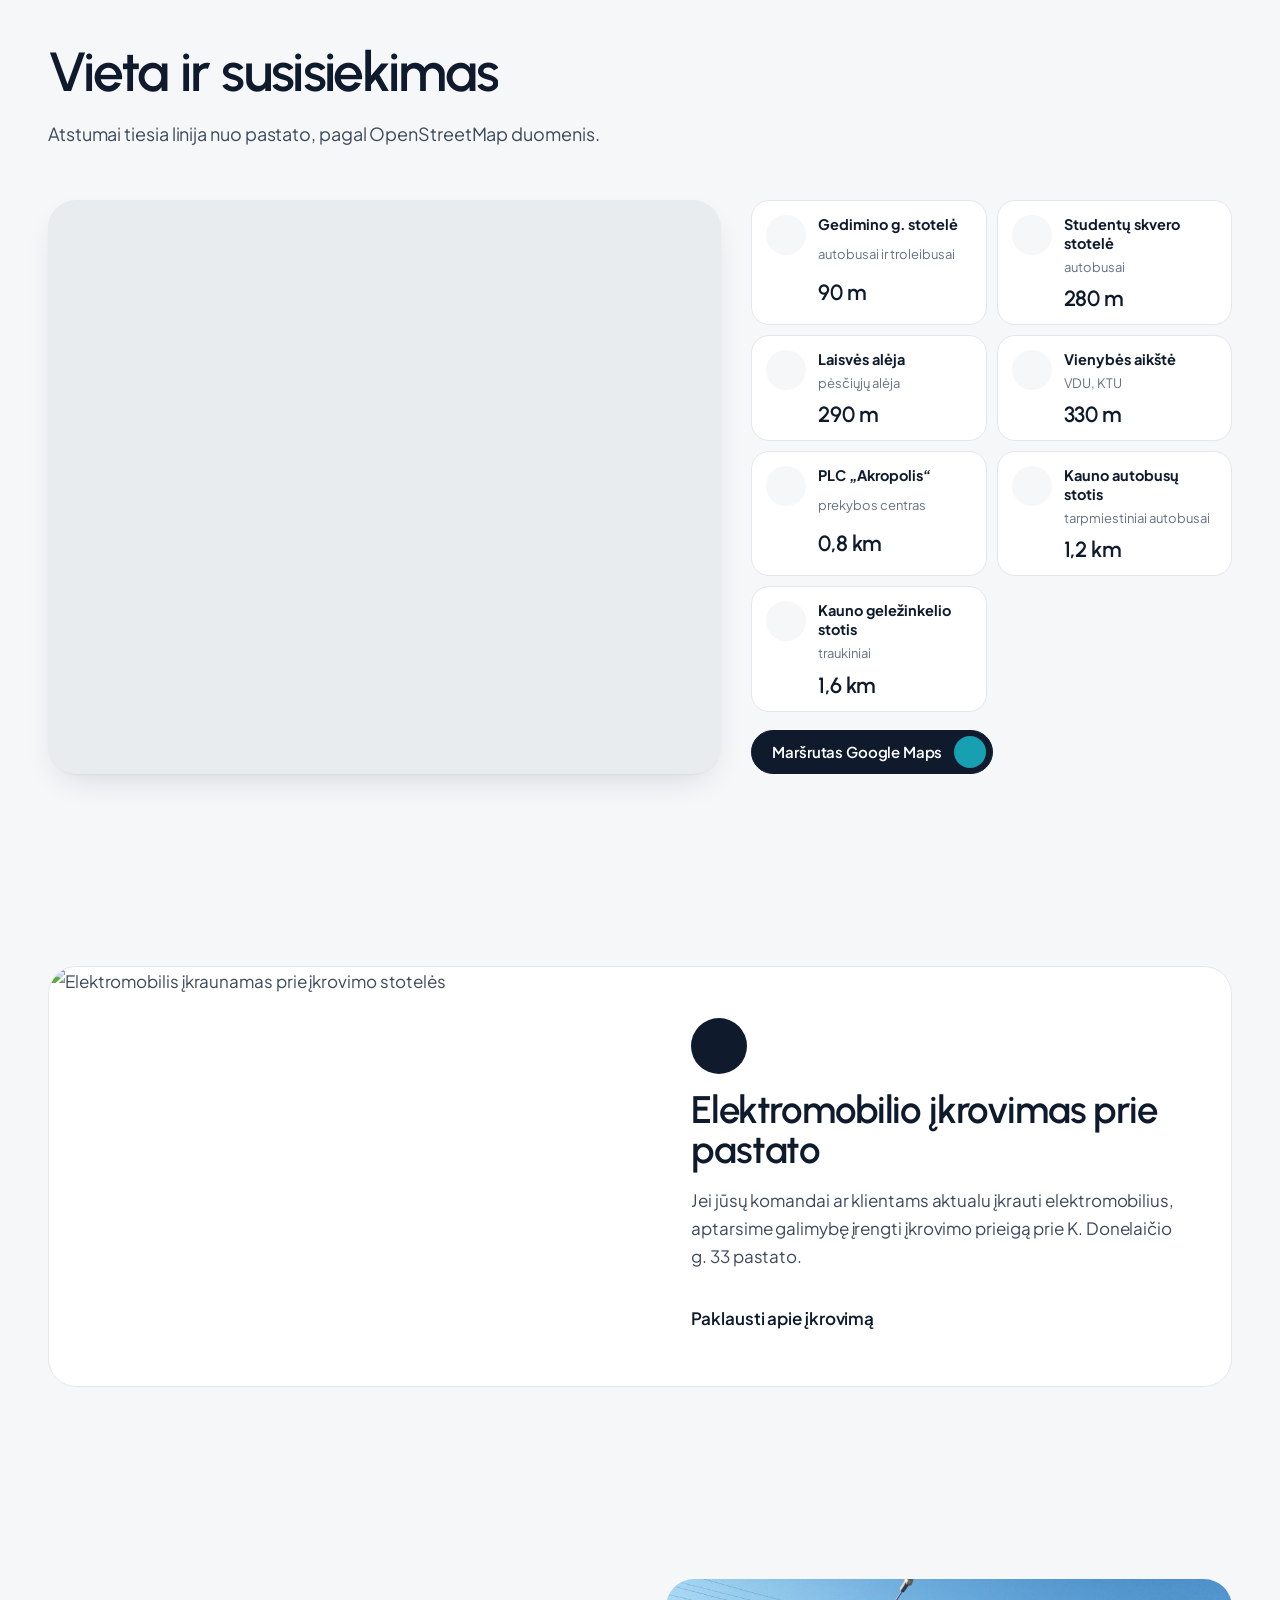
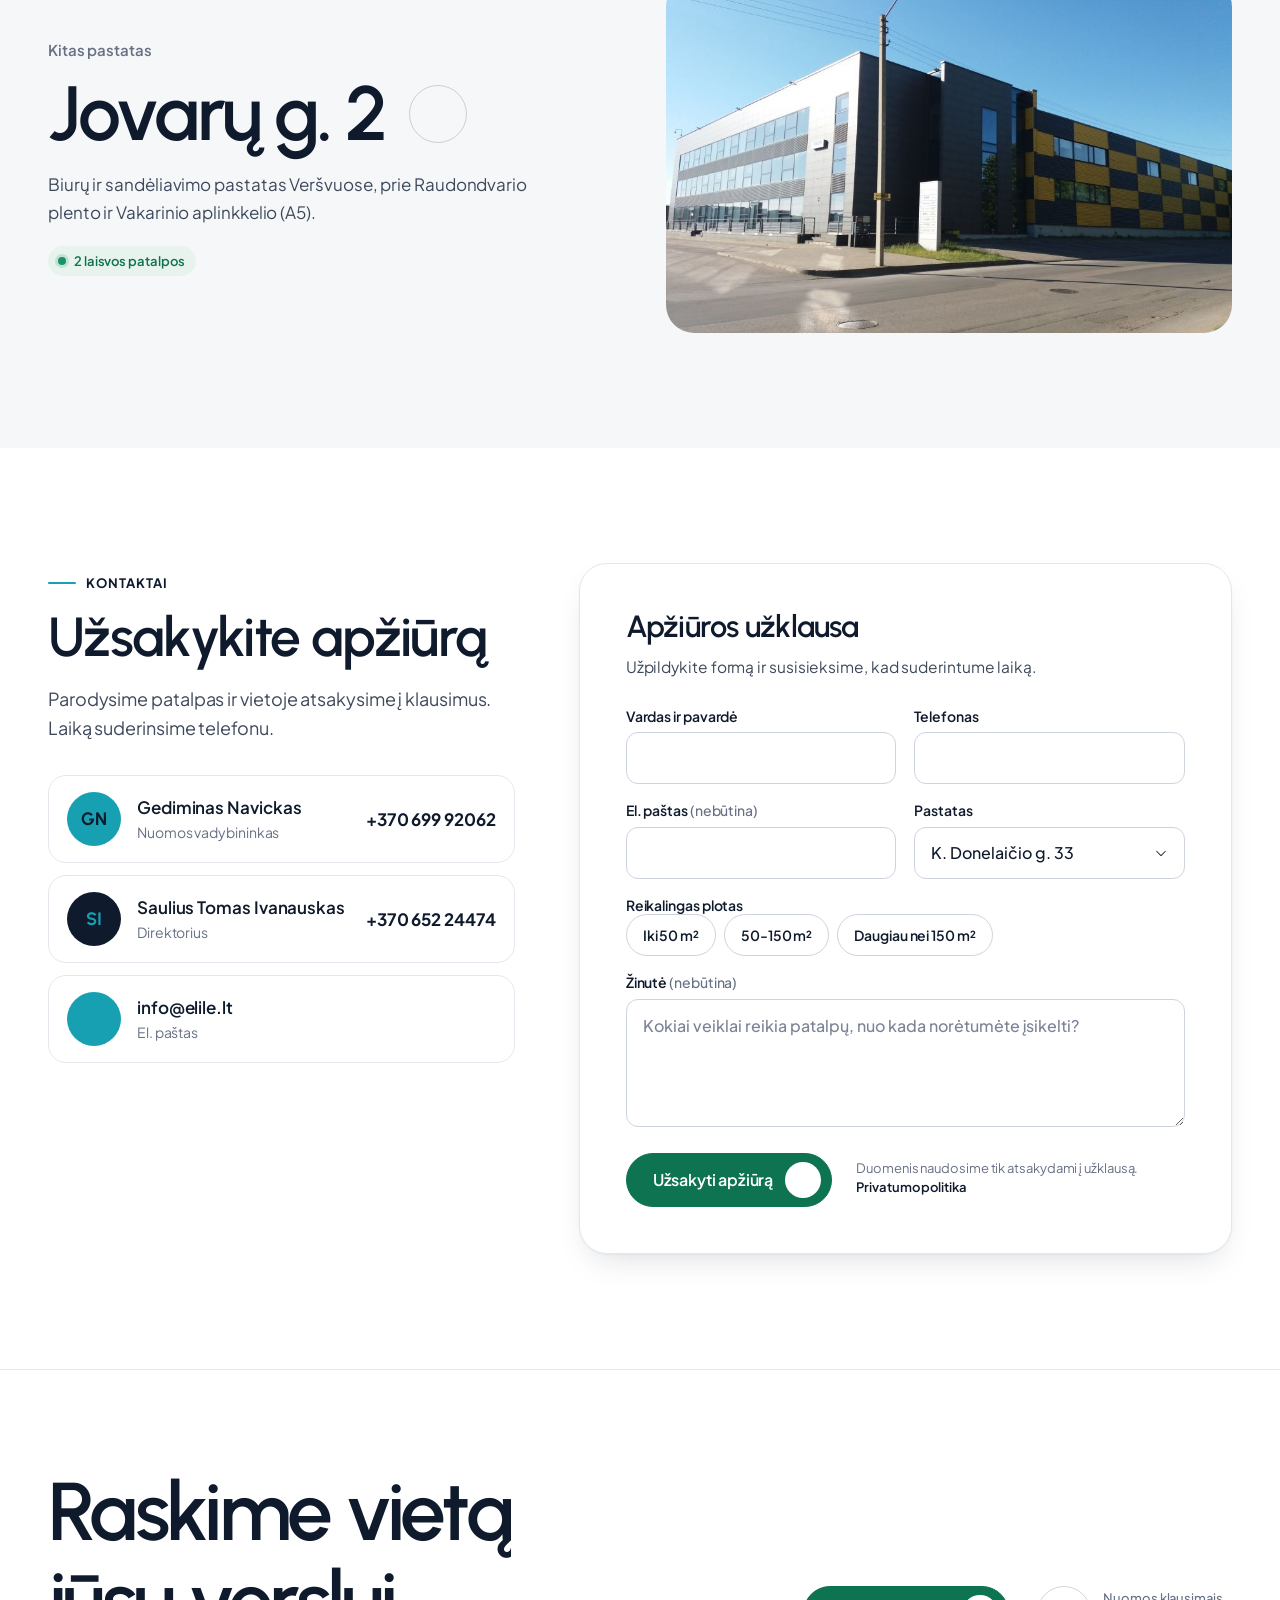
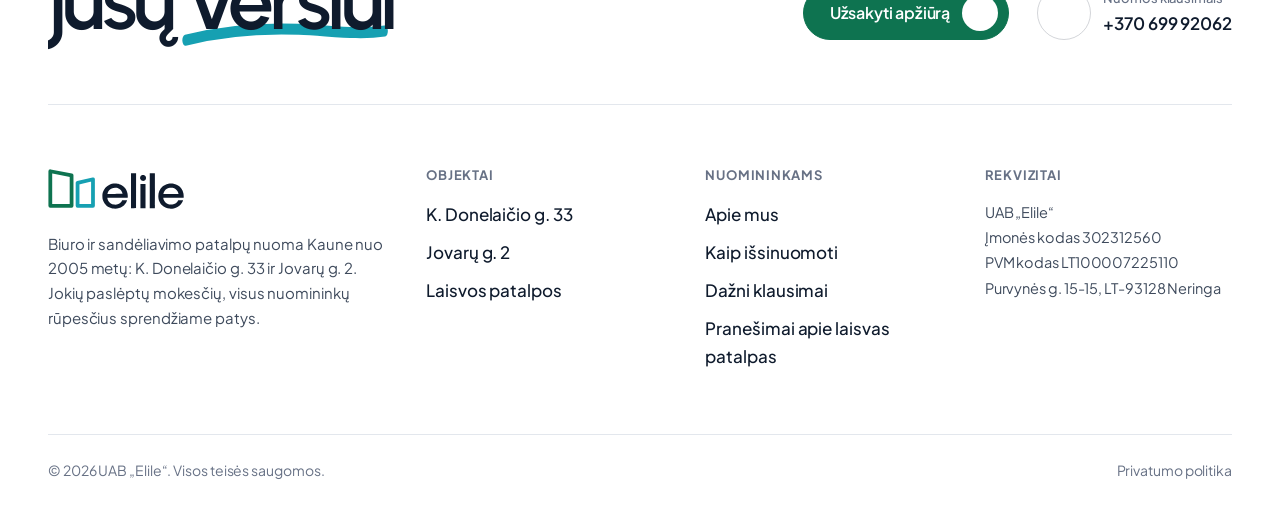
==== commit c17f8e58: "Naujas logotipas ir platesnis įmonės aprašymas - Logotipas: du pastatų kontūrai (Green Monochrome, O" ====
--- a/objektas.html
+++ b/objektas.html
@@ -6,13 +6,13 @@
   <title>Objektas | Patalpų nuoma Kaune | UAB „Elile“</title>
   <meta name="description" content="Pastato aprašymas, laisvos patalpos, komunikacijos, vieta žemėlapyje ir atstumai iki svarbiausių vietų.">
   <meta name="robots" content="noindex">
-  <link rel="icon" href="assets/img/favicon.svg" type="image/svg+xml">
+  <link rel="icon" href="assets/img/favicon.svg?v=2" type="image/svg+xml">
   <link rel="preconnect" href="https://fonts.googleapis.com">
   <link rel="preconnect" href="https://fonts.gstatic.com" crossorigin>
   <link rel="stylesheet" href="https://fonts.googleapis.com/css2?family=Plus+Jakarta+Sans:ital,wght@0,400;0,500;0,600;0,700;1,400&family=Urbanist:wght@500;600;700&display=swap">
   <link rel="stylesheet" href="https://cdn.jsdelivr.net/npm/@phosphor-icons/web@2.1.1/src/regular/style.css">
   <link rel="stylesheet" href="https://cdn.jsdelivr.net/npm/leaflet@1.9.4/dist/leaflet.css">
-  <link rel="stylesheet" href="assets/css/style.css?v=7">
+  <link rel="stylesheet" href="assets/css/style.css?v=9">
   <script>document.documentElement.classList.add('js');</script>
 </head>
 <body>
@@ -36,8 +36,7 @@
   <header class="site-header">
     <div class="container site-header__inner">
       <a class="logo" href="index.html" aria-label="UAB „Elile“, pradžia">
-        <svg viewBox="0 0 34 34" aria-hidden="true"><rect x="1" y="2" width="15" height="30" rx="4.5" fill="#0E7350"/><rect x="18" y="12" width="15" height="20" rx="4.5" fill="#16A0B2"/></svg>
-        <span class="logo__word">elile</span>
+        <img class="logo__img" src="assets/img/elile-logo.svg?v=2" alt="elile" width="136" height="40">
       </a>
       <nav class="nav" aria-label="Pagrindinis meniu">
         <a class="nav__link" href="patalpos.html">Laisvos patalpos <span class="nav__badge" data-count="all">5</span></a>
@@ -70,7 +69,7 @@
   <div class="mobile-menu" id="mobile-menu" role="dialog" aria-modal="true" aria-label="Meniu">
     <div class="container">
       <div class="mobile-menu__top">
-        <a class="logo" href="index.html" aria-label="UAB „Elile“, pradžia"><svg viewBox="0 0 34 34" aria-hidden="true"><rect x="1" y="2" width="15" height="30" rx="4.5" fill="#0E7350"/><rect x="18" y="12" width="15" height="20" rx="4.5" fill="#16A0B2"/></svg><span class="logo__word">elile</span></a>
+        <a class="logo" href="index.html" aria-label="UAB „Elile“, pradžia"><img class="logo__img" src="assets/img/elile-logo.svg?v=2" alt="elile" width="136" height="40"></a>
         <button class="mobile-menu__close" type="button" aria-label="Uždaryti meniu"><i class="ph ph-x" aria-hidden="true"></i></button>
       </div>
       <nav class="mobile-menu__links" aria-label="Meniu mobiliesiems">
@@ -147,8 +146,8 @@
       </div>
       <div class="footer__cols">
         <div class="footer__about">
-          <a class="logo" href="index.html" aria-label="UAB „Elile“, pradžia"><svg viewBox="0 0 34 34" aria-hidden="true"><rect x="1" y="2" width="15" height="30" rx="4.5" fill="#0E7350"/><rect x="18" y="12" width="15" height="20" rx="4.5" fill="#16A0B2"/></svg><span class="logo__word">elile</span></a>
-          <p>Biuro ir sandėliavimo patalpų nuoma Kaune: K. Donelaičio g. 33 ir Jovarų g. 2.</p>
+          <a class="logo" href="index.html" aria-label="UAB „Elile“, pradžia"><img class="logo__img" src="assets/img/elile-logo.svg?v=2" alt="elile" width="136" height="40"></a>
+          <p>Biuro ir sandėliavimo patalpų nuoma Kaune nuo 2005 metų: K. Donelaičio g. 33 ir Jovarų g. 2. Jokių paslėptų mokesčių, visus nuomininkų rūpesčius sprendžiame patys.</p>
         </div>
         <div>
           <h4>Objektai</h4>
@@ -156,7 +155,7 @@
         </div>
         <div>
           <h4>Nuomininkams</h4>
-          <ul><li><a href="index.html#kaip">Kaip išsinuomoti</a></li><li><a href="index.html#duk">Dažni klausimai</a></li><li><a href="index.html#pranesimai">Pranešimai apie laisvas patalpas</a></li></ul>
+          <ul><li><a href="index.html#apie">Apie mus</a></li><li><a href="index.html#kaip">Kaip išsinuomoti</a></li><li><a href="index.html#duk">Dažni klausimai</a></li><li><a href="index.html#pranesimai">Pranešimai apie laisvas patalpas</a></li></ul>
         </div>
         <div>
           <h4>Rekvizitai</h4>
@@ -170,7 +169,7 @@
   <button class="demo-fab" type="button" data-demo-open><i class="ph ph-sliders-horizontal" aria-hidden="true"></i>Patalpų valdymas</button>
 
   <script src="https://cdn.jsdelivr.net/npm/leaflet@1.9.4/dist/leaflet.js" defer></script>
-  <script src="assets/js/data.js?v=7" defer></script>
-  <script src="assets/js/main.js?v=7" defer></script>
+  <script src="assets/js/data.js?v=9" defer></script>
+  <script src="assets/js/main.js?v=9" defer></script>
 </body>
 </html>
--- a/assets/css/style.css
+++ b/assets/css/style.css
@@ -255,8 +255,7 @@
 }
 .site-header__inner { display: flex; align-items: center; gap: 24px; height: 100%; }
 .logo { display: inline-flex; align-items: center; gap: 10px; color: var(--ink); flex: none; }
-.logo svg { height: 34px; width: auto; }
-.logo__word { font: 700 27px/1 var(--f-display); letter-spacing: -.04em; }
+.logo__img { display: block; height: 40px; width: auto; }
 
 .nav { display: flex; align-items: center; gap: 2px; margin-left: auto; }
 .nav__link {
@@ -548,6 +547,7 @@
   position: relative; overflow: hidden; isolation: isolate; border-radius: var(--r-lg); padding: clamp(24px, 2.4vw, 34px);
   display: flex; flex-direction: column; justify-content: flex-end; gap: 10px; transition: transform .6s var(--ease), box-shadow .6s var(--ease);
 }
+.bento__cell { padding-top: calc(clamp(22px, 2.4vw, 32px) + 72px); }
 .bento__cell:hover { transform: translateY(-4px); box-shadow: var(--shadow-lg); }
 .bento__cell h3 { font: 600 clamp(22px, 1.9vw, 28px)/1.15 var(--f-display); letter-spacing: -.02em; color: inherit; }
 .bento__cell p { font-size: 15.5px; line-height: 1.55; max-width: 30em; }
@@ -582,11 +582,13 @@
     linear-gradient(180deg, rgba(15, 27, 45, .1) 0%, rgba(15, 27, 45, .42) 50%, rgba(15, 27, 45, .9) 100%);
 }
 .band__content { width: 100%; padding-block: clamp(64px, 8vw, 112px); }
-.band h2 { color: #fff; max-width: 13ch; }
+.band h2 { color: #fff; max-width: 20ch; }
 .band .lead { color: rgba(255, 255, 255, .86); margin-top: 18px; }
 .stats { display: grid; grid-template-columns: repeat(4, minmax(0, 1fr)); gap: 28px; margin-top: clamp(40px, 5vw, 64px); padding-top: 28px; border-top: 1px solid rgba(255, 255, 255, .24); }
 .stat__value { font: 600 clamp(44px, 5vw, 76px)/1 var(--f-display); letter-spacing: -.035em; color: #fff; }
 .stat__value em { font-style: normal; color: var(--oasis); }
+.stat__value small { font-size: .5em; margin-right: .06em; color: rgba(255, 255, 255, .72); vertical-align: .42em; font-weight: 600; }
+.eyebrow--light { color: #fff; }
 .stat__label { margin-top: 10px; font-size: 15px; line-height: 1.45; color: rgba(255, 255, 255, .8); max-width: 20em; }
 
 /* ---------- Kaip išsinuomoti ---------- */
@@ -1039,7 +1041,7 @@
   .mockbar__inner { flex-wrap: wrap; }
   .mockbar nav { margin-left: 0; width: 100%; order: 3; }
   .mockbar__btn { margin-left: auto; }
-  .logo svg { height: 30px; }
+  .logo__img { height: 34px; }
   .hero__badge { font-size: 13px; }
   .hero__actions { gap: 16px 20px; }
   .hero__media { aspect-ratio: 1 / 1.1; }
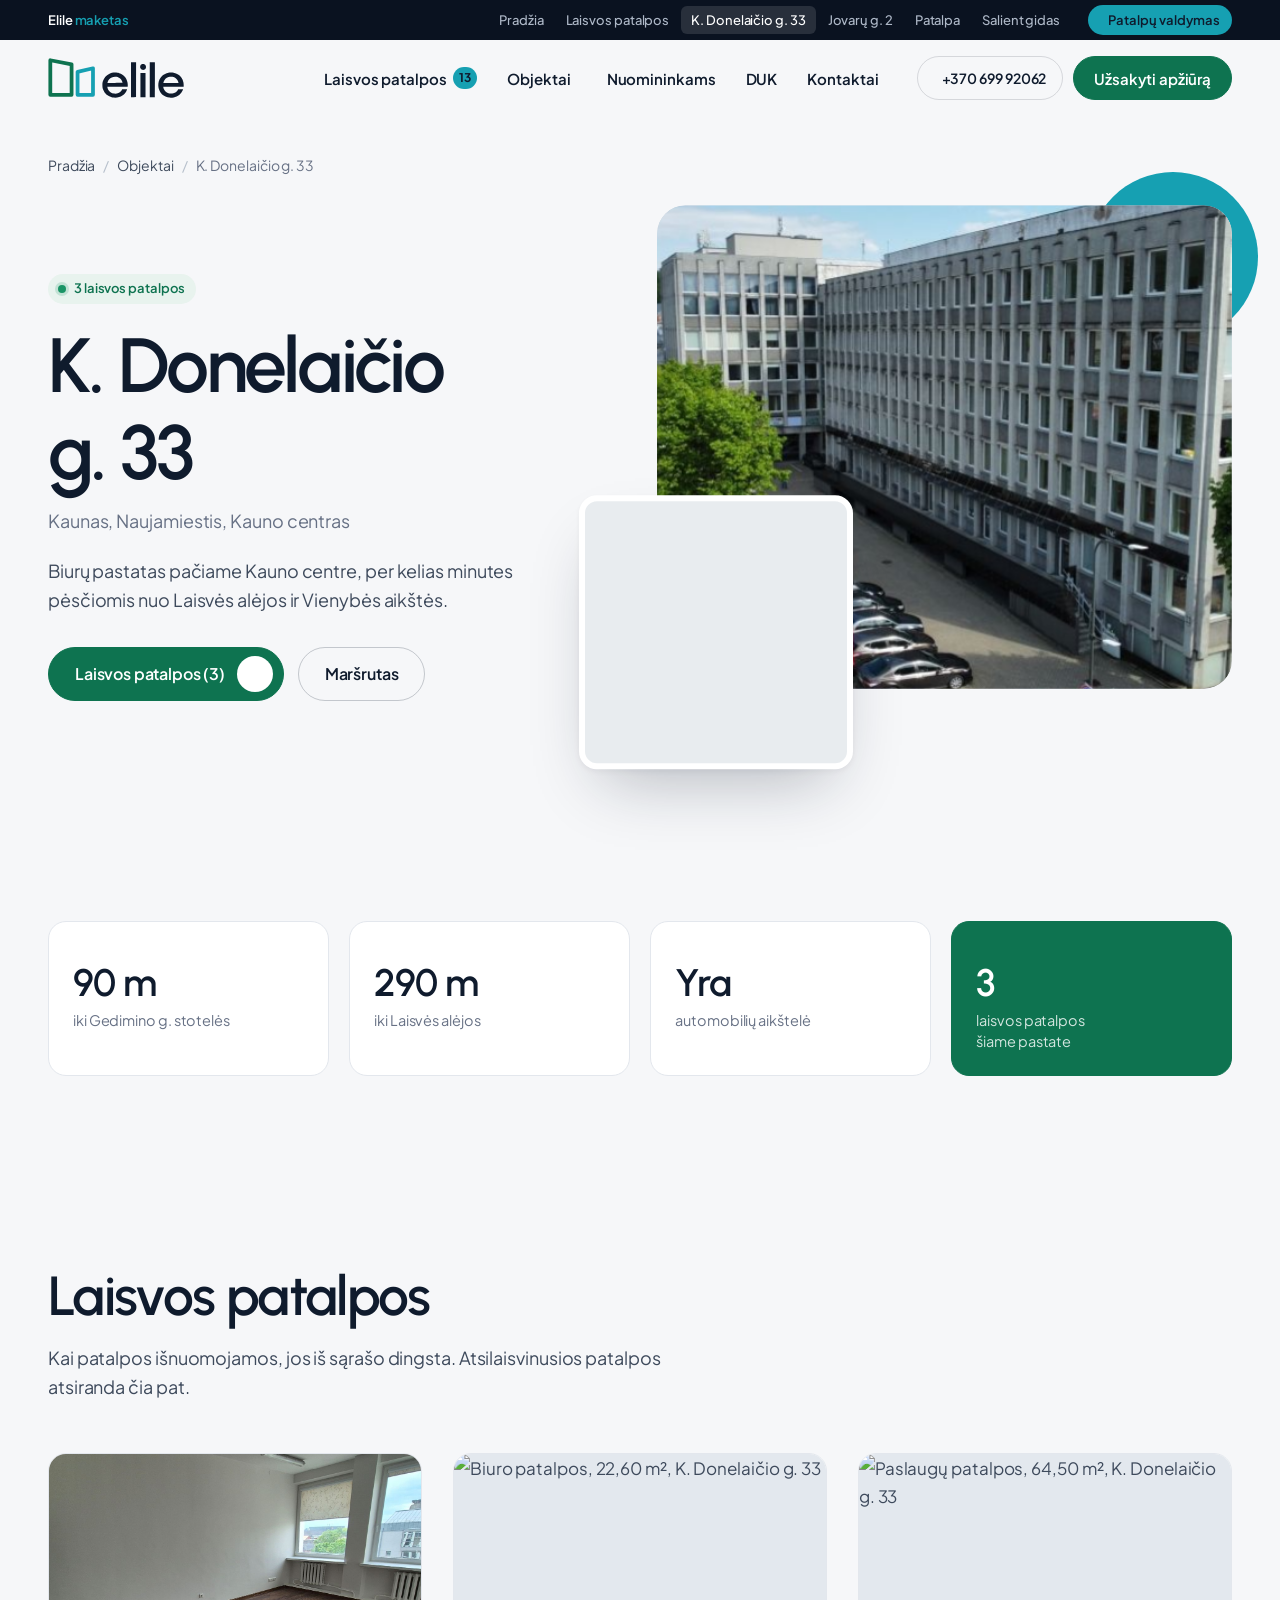
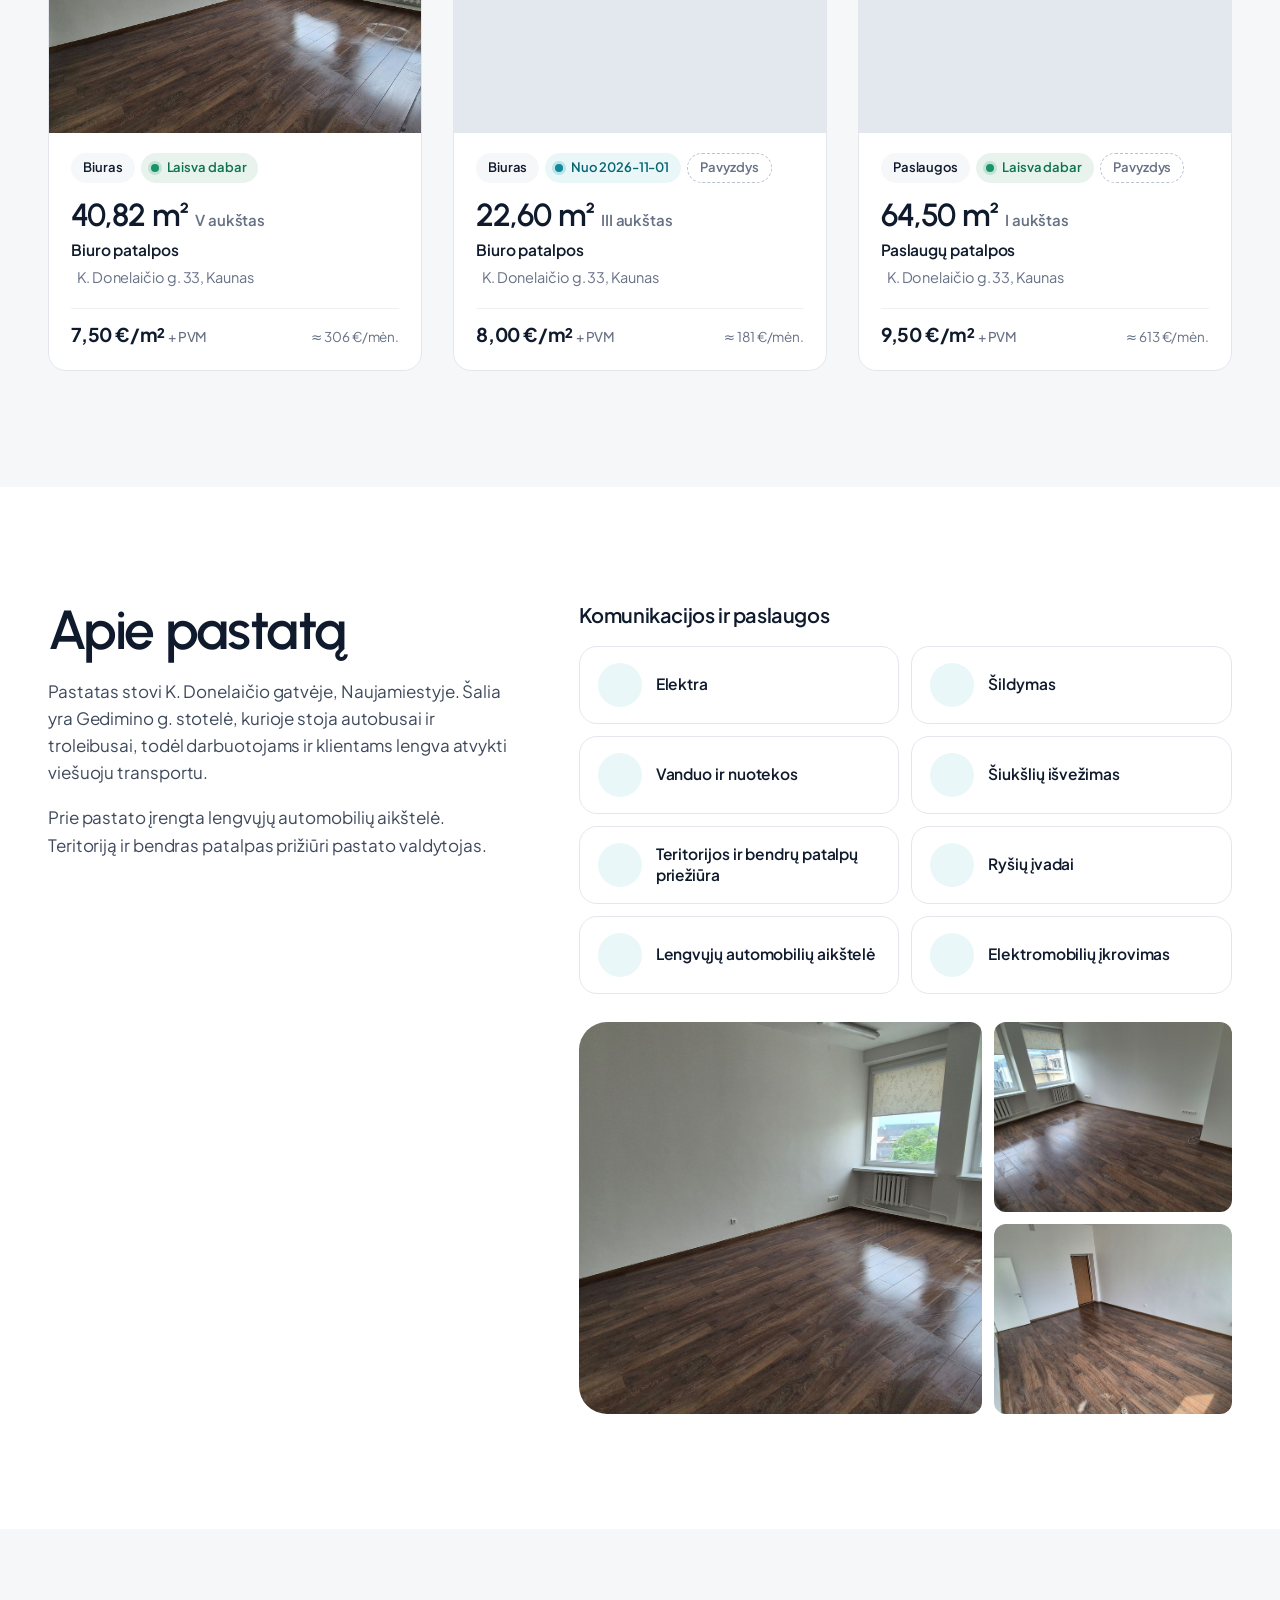
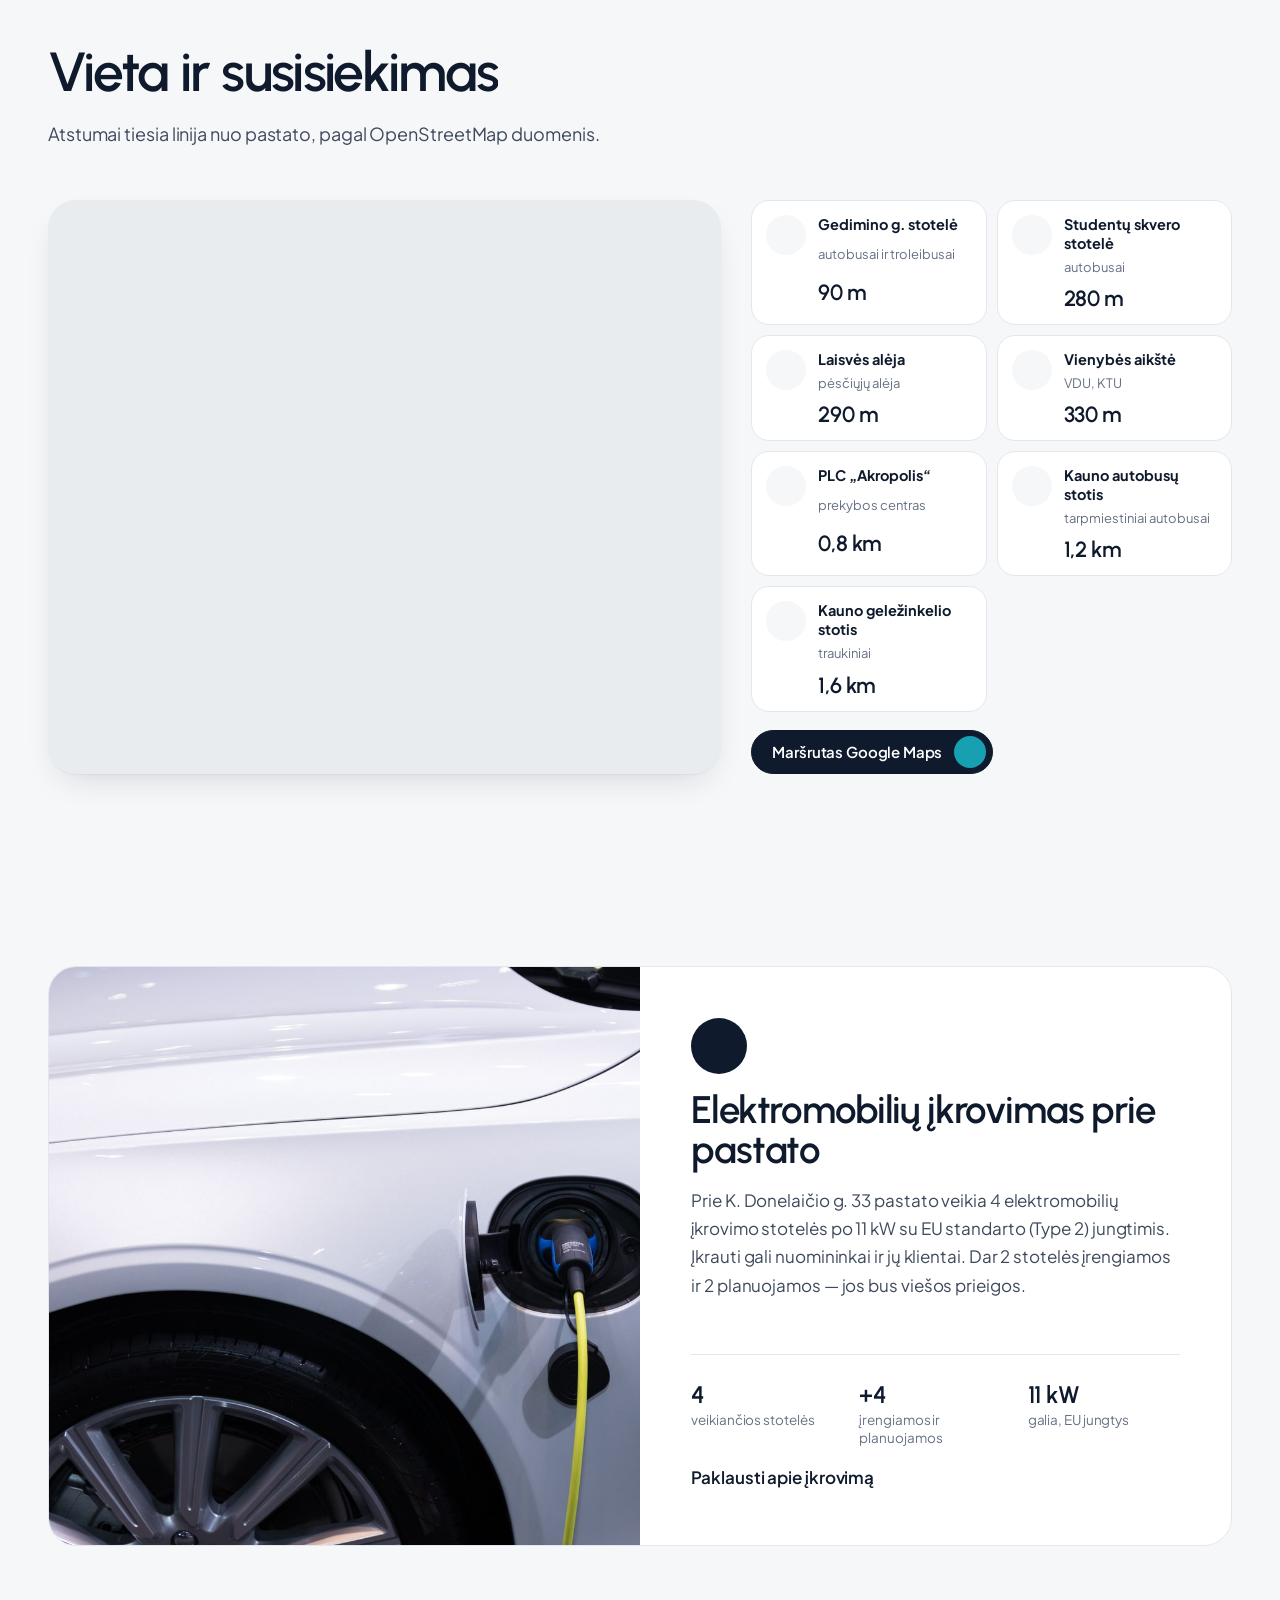
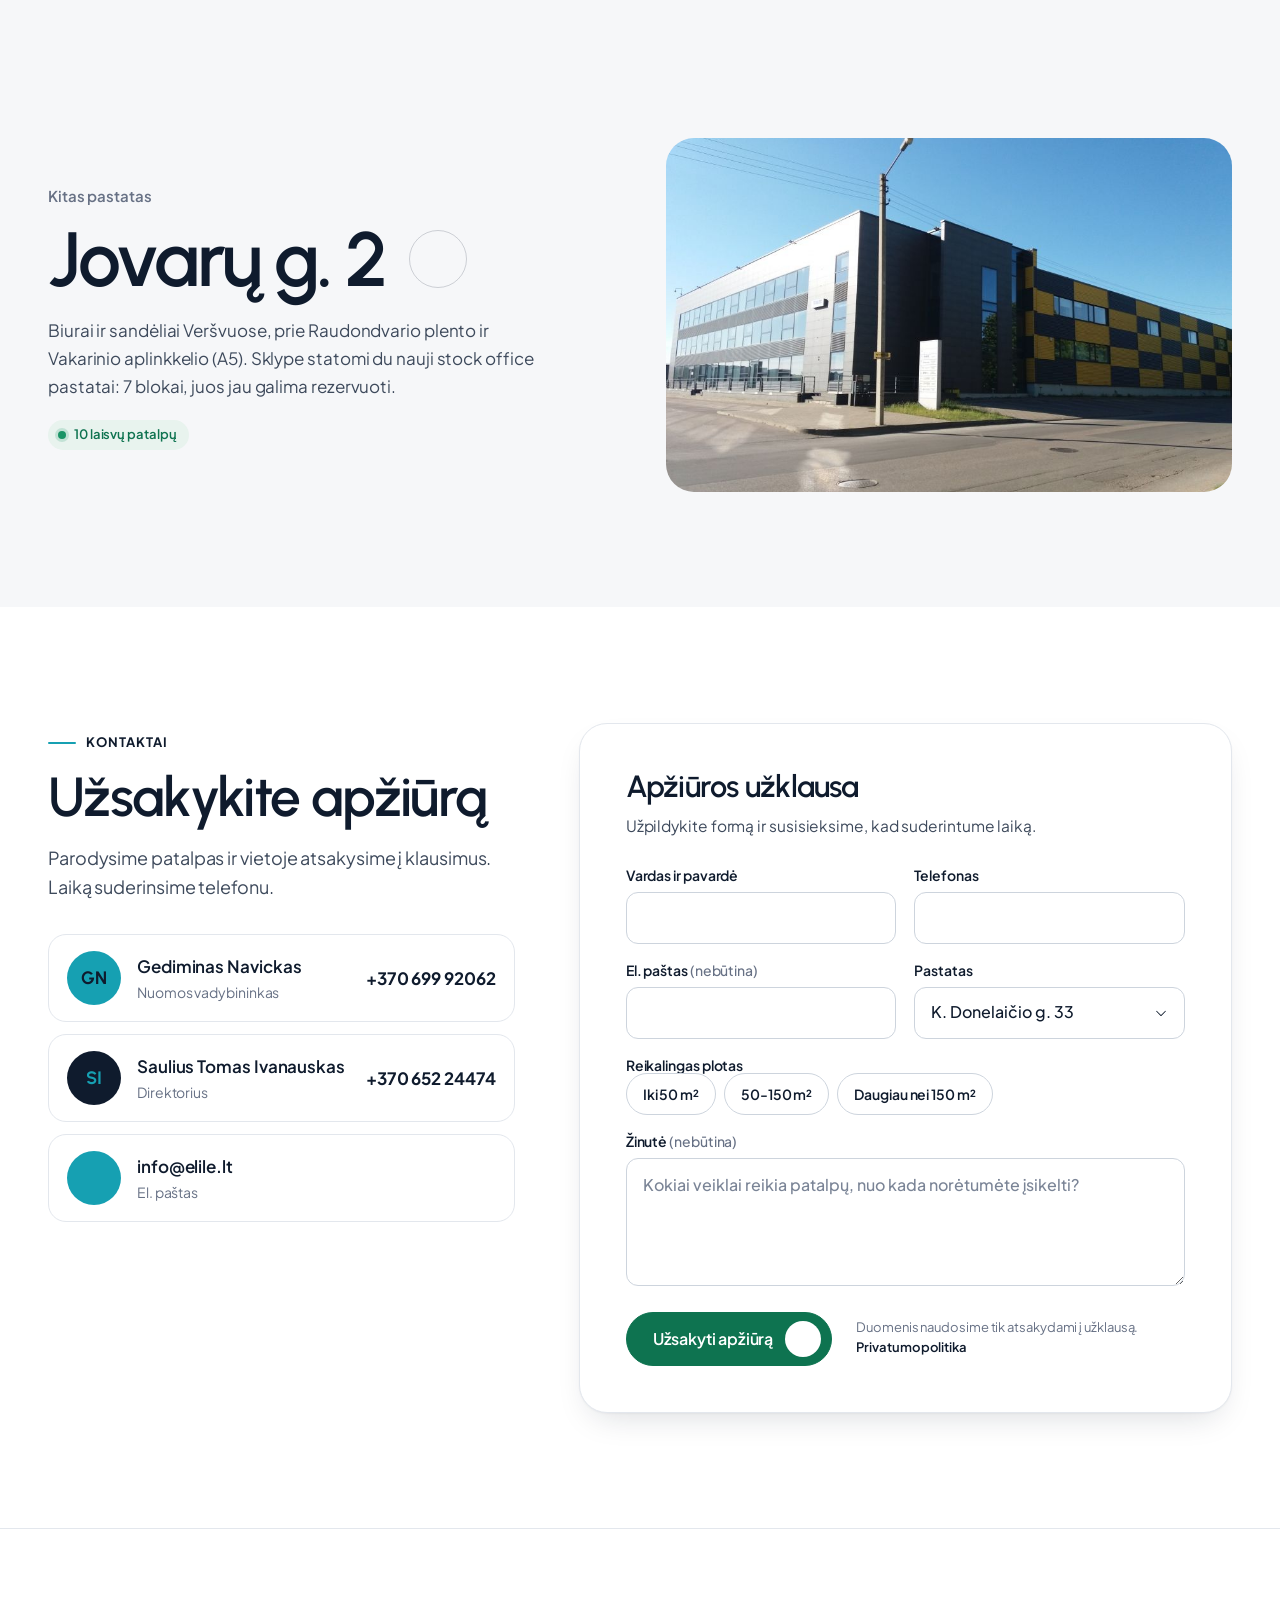
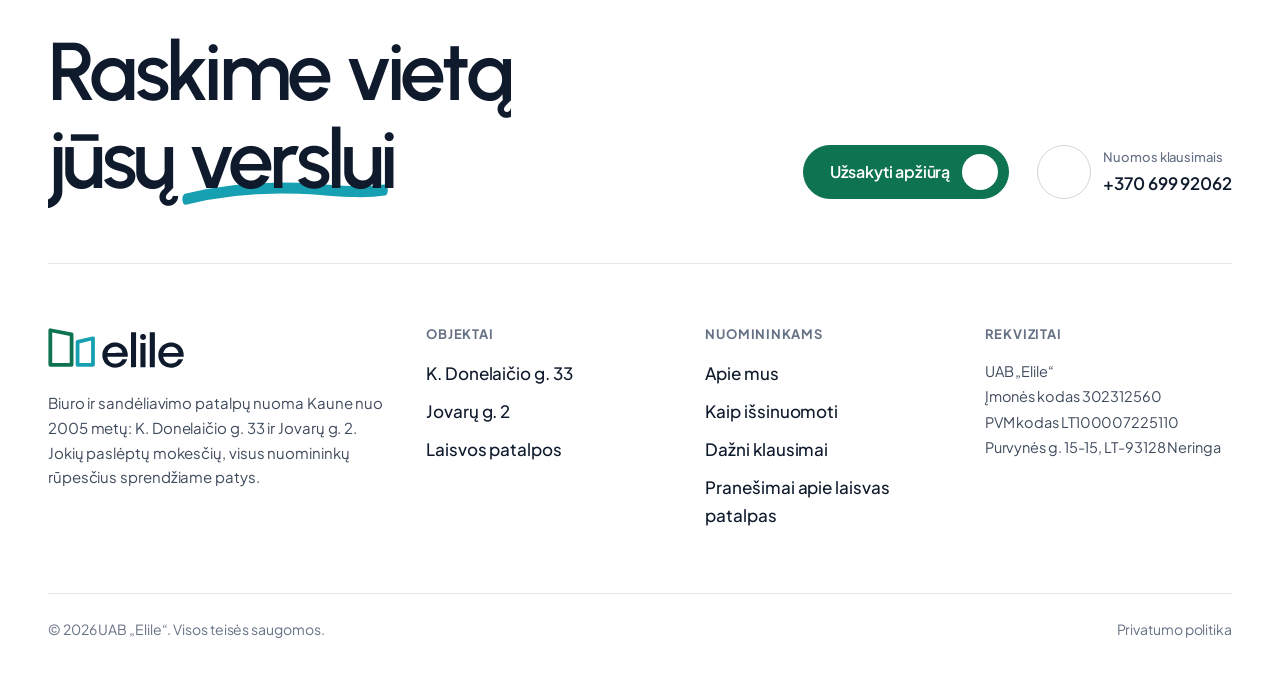
==== commit 5fecdc05: "Nauji objektai, įmonės aprašymas ir lietuviškų raidžių pataisymas - Pradžia: trys teiginiai su ikono" ====
--- a/objektas.html
+++ b/objektas.html
@@ -7,12 +7,11 @@
   <meta name="description" content="Pastato aprašymas, laisvos patalpos, komunikacijos, vieta žemėlapyje ir atstumai iki svarbiausių vietų.">
   <meta name="robots" content="noindex">
   <link rel="icon" href="assets/img/favicon.svg?v=2" type="image/svg+xml">
-  <link rel="preconnect" href="https://fonts.googleapis.com">
-  <link rel="preconnect" href="https://fonts.gstatic.com" crossorigin>
-  <link rel="stylesheet" href="https://fonts.googleapis.com/css2?family=Plus+Jakarta+Sans:ital,wght@0,400;0,500;0,600;0,700;1,400&family=Urbanist:wght@500;600;700&display=swap">
+  <link rel="preload" href="assets/fonts/urbanist.woff2" as="font" type="font/woff2" crossorigin>
+  <link rel="preload" href="assets/fonts/plus-jakarta-sans.woff2" as="font" type="font/woff2" crossorigin>
   <link rel="stylesheet" href="https://cdn.jsdelivr.net/npm/@phosphor-icons/web@2.1.1/src/regular/style.css">
   <link rel="stylesheet" href="https://cdn.jsdelivr.net/npm/leaflet@1.9.4/dist/leaflet.css">
-  <link rel="stylesheet" href="assets/css/style.css?v=9">
+  <link rel="stylesheet" href="assets/css/style.css?v=16">
   <script>document.documentElement.classList.add('js');</script>
 </head>
 <body>
@@ -169,7 +168,7 @@
   <button class="demo-fab" type="button" data-demo-open><i class="ph ph-sliders-horizontal" aria-hidden="true"></i>Patalpų valdymas</button>
 
   <script src="https://cdn.jsdelivr.net/npm/leaflet@1.9.4/dist/leaflet.js" defer></script>
-  <script src="assets/js/data.js?v=9" defer></script>
-  <script src="assets/js/main.js?v=9" defer></script>
+  <script src="assets/js/data.js?v=15" defer></script>
+  <script src="assets/js/main.js?v=14" defer></script>
 </body>
 </html>
--- a/assets/css/style.css
+++ b/assets/css/style.css
@@ -1,3 +1,8 @@
+/* Šriftai laikomi svetainėje (github.com/google/fonts, OFL licencija): po vieną failą su visomis lietuviškomis raidėmis.
+   Google Fonts juos dalija į kelias dalis, ir Chrome „ū“ / „Ū“ sudėdavo iš „u“ ir nuslinkusio brūkšnio. */
+@font-face { font-family: "Plus Jakarta Sans"; font-style: normal; font-weight: 200 800; font-display: swap; src: url("../fonts/plus-jakarta-sans.woff2") format("woff2"); }
+@font-face { font-family: "Urbanist"; font-style: normal; font-weight: 100 900; font-display: swap; src: url("../fonts/urbanist.woff2") format("woff2"); }
+
 /* =====================================================================
    UAB „Elile“: dizaino maketas (Salient SaaS + Architect elementai)
    Spalvos, šriftai ir efektai parinkti taip, kad juos būtų galima
@@ -160,6 +165,28 @@
 }
 .status::before { content: ""; width: 8px; height: 8px; border-radius: 50%; background: var(--ok); box-shadow: 0 0 0 3px rgba(26, 148, 102, .18); }
 .status--live::before { animation: live 2.2s var(--ease-io) infinite; }
+.status--build { background: #fff; color: var(--oasis-ink); box-shadow: inset 0 0 0 1.5px var(--oasis-100); }
+.status--build::before { background: var(--oasis); border-radius: 2px; box-shadow: none; }
+/* Brėžiniai ir schemos (PNG/SVG) — visi matomi, be apkarpymo */
+.is-drawing { background: #F6F7F9; }
+.is-drawing img { object-fit: contain !important; }
+/* Naujiena: statomas objektas */
+.news { display: grid; grid-template-columns: minmax(0, 5fr) minmax(0, 6fr); gap: clamp(32px, 5vw, 80px); align-items: center; padding: clamp(28px, 4.5vw, 64px); background: #fff; border: 1px solid var(--line); border-radius: var(--r-lg); box-shadow: var(--shadow-sm); }
+.news__text { display: grid; gap: 18px; justify-items: start; }
+.news__text .lead { margin: 0; }
+.news__facts { display: grid; grid-template-columns: repeat(2, minmax(0, 1fr)); gap: 12px; width: 100%; margin-top: 6px; }
+.news__fact { padding: 16px 18px; border-radius: var(--r); background: var(--oasis-50); }
+.news__fact strong { display: block; font: 600 clamp(26px, 2.4vw, 34px)/1 var(--f-display); letter-spacing: -.03em; color: var(--ink); }
+.news__fact span { display: block; margin-top: 6px; font-size: 14px; line-height: 1.35; }
+.news__actions { display: flex; flex-wrap: wrap; gap: 12px; margin-top: 8px; }
+.news__media { position: relative; padding-bottom: 18%; }
+.news__viz { position: relative; margin: 0; border-radius: var(--r-lg); overflow: hidden; aspect-ratio: 4 / 3; background: #E3E8EE; }
+.news__viz img { width: 100%; height: 100%; object-fit: cover; }
+.news__viz figcaption { position: absolute; left: 14px; top: 14px; padding: 6px 10px; border-radius: var(--pill); background: rgba(255, 255, 255, .9); font-size: 12.5px; font-weight: 600; color: var(--ink); }
+.news__plan { position: absolute; left: -6%; bottom: 0; width: 64%; margin: 0; border-radius: var(--r); overflow: hidden; background: #fff; border: 6px solid #fff; box-shadow: var(--shadow-lg); }
+.news__plan img { width: 100%; height: auto; display: block; }
+@media (max-width: 1080px) { .news { grid-template-columns: 1fr; } .news__plan { left: 4%; } }
+@media (max-width: 767px) { .news__media { padding-bottom: 0; } .news__plan { position: relative; left: auto; width: 100%; margin-top: 12px; border-width: 0; } }
 .status--soon { background: var(--oasis-50); color: var(--oasis-ink); }
 .status--soon::before { background: var(--oasis-600); box-shadow: 0 0 0 3px rgba(22, 160, 178, .22); }
 .status--off { background: #EEF1F4; color: var(--muted); }
@@ -379,6 +406,19 @@
 html.js .is-in .hl__svg path, html.js .hl.is-in .hl__svg path { stroke-dashoffset: 0; }
 
 /* ---------- Objektų sekcija (Architect) ---------- */
+/* Trys teiginiai su ikonomis (virš pastatų kortelių) */
+.why { list-style: none; margin: 0; padding: 0; display: grid; grid-template-columns: repeat(3, minmax(0, 1fr)); gap: clamp(14px, 1.8vw, 24px); }
+.why__item { display: flex; flex-direction: column; gap: 26px; padding: clamp(24px, 2.6vw, 36px); border-radius: var(--r-lg); background: var(--bg); transition: transform .5s var(--ease), box-shadow .5s var(--ease); }
+.why__item:hover { transform: translateY(-4px); box-shadow: var(--shadow); }
+.why__icon { display: grid; place-items: center; width: 64px; height: 64px; border-radius: 50%; background: var(--green); color: #fff; font-size: 30px; }
+.why__item:nth-child(2) .why__icon { background: var(--oasis); color: var(--ink); }
+.why__text { margin: 0; font: 600 clamp(22px, 2vw, 28px)/1.22 var(--f-display); letter-spacing: -.02em; color: var(--ink); text-wrap: balance; }
+@media (max-width: 767px) {
+  .why { grid-template-columns: 1fr; }
+  .why__item { flex-direction: row; align-items: center; gap: 18px; padding: 18px 20px; }
+  .why__icon { width: 52px; height: 52px; font-size: 25px; flex: none; }
+  .why__text { font-size: 20px; }
+}
 .statement { font: 600 clamp(30px, 3.9vw, 58px)/1.14 var(--f-display); letter-spacing: -.028em; color: var(--ink); max-width: 20em; margin: 0; text-wrap: balance; }
 .statement a { background: linear-gradient(var(--oasis), var(--oasis)) left 94% / 100% .09em no-repeat; transition: background-size .5s var(--ease); }
 .statement a:hover { background-size: 100% .42em; }
@@ -392,14 +432,21 @@
 .statement a:hover .inline-img { width: 2.3em; }
 
 .objects-grid { display: grid; grid-template-columns: repeat(2, minmax(0, 1fr)); gap: clamp(28px, 4vw, 64px); margin-top: clamp(56px, 7vw, 96px); align-items: start; }
-.objects-grid > :nth-child(2) { margin-top: clamp(0px, 9vw, 132px); }
+.objects-grid > :nth-child(2n) { margin-top: clamp(0px, 9vw, 132px); }
 .object-card { display: block; color: inherit; }
 .object-card__media { position: relative; aspect-ratio: 5 / 4; border-radius: var(--r-lg); overflow: hidden; background: #DDE3EA; isolation: isolate; }
 .object-card__media .px { position: absolute; inset: -9% 0; }
+.object-card__media video { width: 100%; height: 100%; object-fit: cover; display: block; }
 .object-card__media img { width: 100%; height: 100%; object-fit: cover; transform: scale(1.02); transition: transform 1.4s var(--ease); }
 .object-card:hover .object-card__media img { transform: scale(1.08); }
 .object-card__media .status { position: absolute; left: 18px; top: 18px; z-index: 2; box-shadow: var(--shadow-sm); }
+.object-card__caption { position: absolute; right: 14px; bottom: 14px; z-index: 2; padding: 6px 10px; border-radius: var(--pill); background: rgba(255, 255, 255, .9); font-size: 12px; font-weight: 600; color: var(--ink); }
 .object-card__body { padding-top: 26px; }
+/* Ruošinys (kol nėra nuotraukos / aprašymo) */
+.object-card__ph { position: absolute; inset: 0; display: grid; place-content: center; justify-items: center; gap: 14px; background: linear-gradient(135deg, #EEF2F5 0%, #E3E9EE 100%); color: var(--muted); }
+.object-card__ph-icon { display: grid; place-items: center; width: 88px; height: 88px; border-radius: 50%; background: #fff; color: var(--green); font-size: 40px; box-shadow: var(--shadow-sm); }
+.object-card__ph small { font-size: 13.5px; font-weight: 600; letter-spacing: .02em; }
+.object-card--draft .object-card__lead, .object-card--draft .object-card__sub, .object-card--draft .mini-fact span, .object-card--draft .mini-fact strong { color: var(--off); }
 .object-card__row { display: flex; align-items: flex-start; justify-content: space-between; gap: 18px; }
 .object-card__title { font: 600 clamp(30px, 2.8vw, 44px)/1.02 var(--f-display); letter-spacing: -.03em; color: var(--ink); }
 .object-card__sub { margin-top: 8px; color: var(--muted); font-size: 15px; }
@@ -1051,7 +1098,7 @@
   .live-card { grid-template-columns: 64px 1fr; }
   .live-card__img { width: 64px; height: 64px; }
   .objects-grid { grid-template-columns: 1fr; }
-  .objects-grid > :nth-child(2) { margin-top: 0; }
+  .objects-grid > :nth-child(2n) { margin-top: 0; }
   .mini-facts { grid-template-columns: 1fr 1fr 1fr; gap: 10px; }
   .mini-fact strong { font-size: 20px; }
   .unit-grid, .unit-grid--3 { grid-template-columns: 1fr; }
@@ -1101,3 +1148,6 @@
   .marquee__track { animation: none !important; }
   .px { transform: none !important; }
 }
+
+/* Patalpos vaizdo įrašas */
+.unit-video video { display: block; width: 100%; aspect-ratio: 16 / 9; margin-top: 22px; border-radius: var(--r-lg); background: #0F1B2D; object-fit: cover; box-shadow: var(--shadow); }
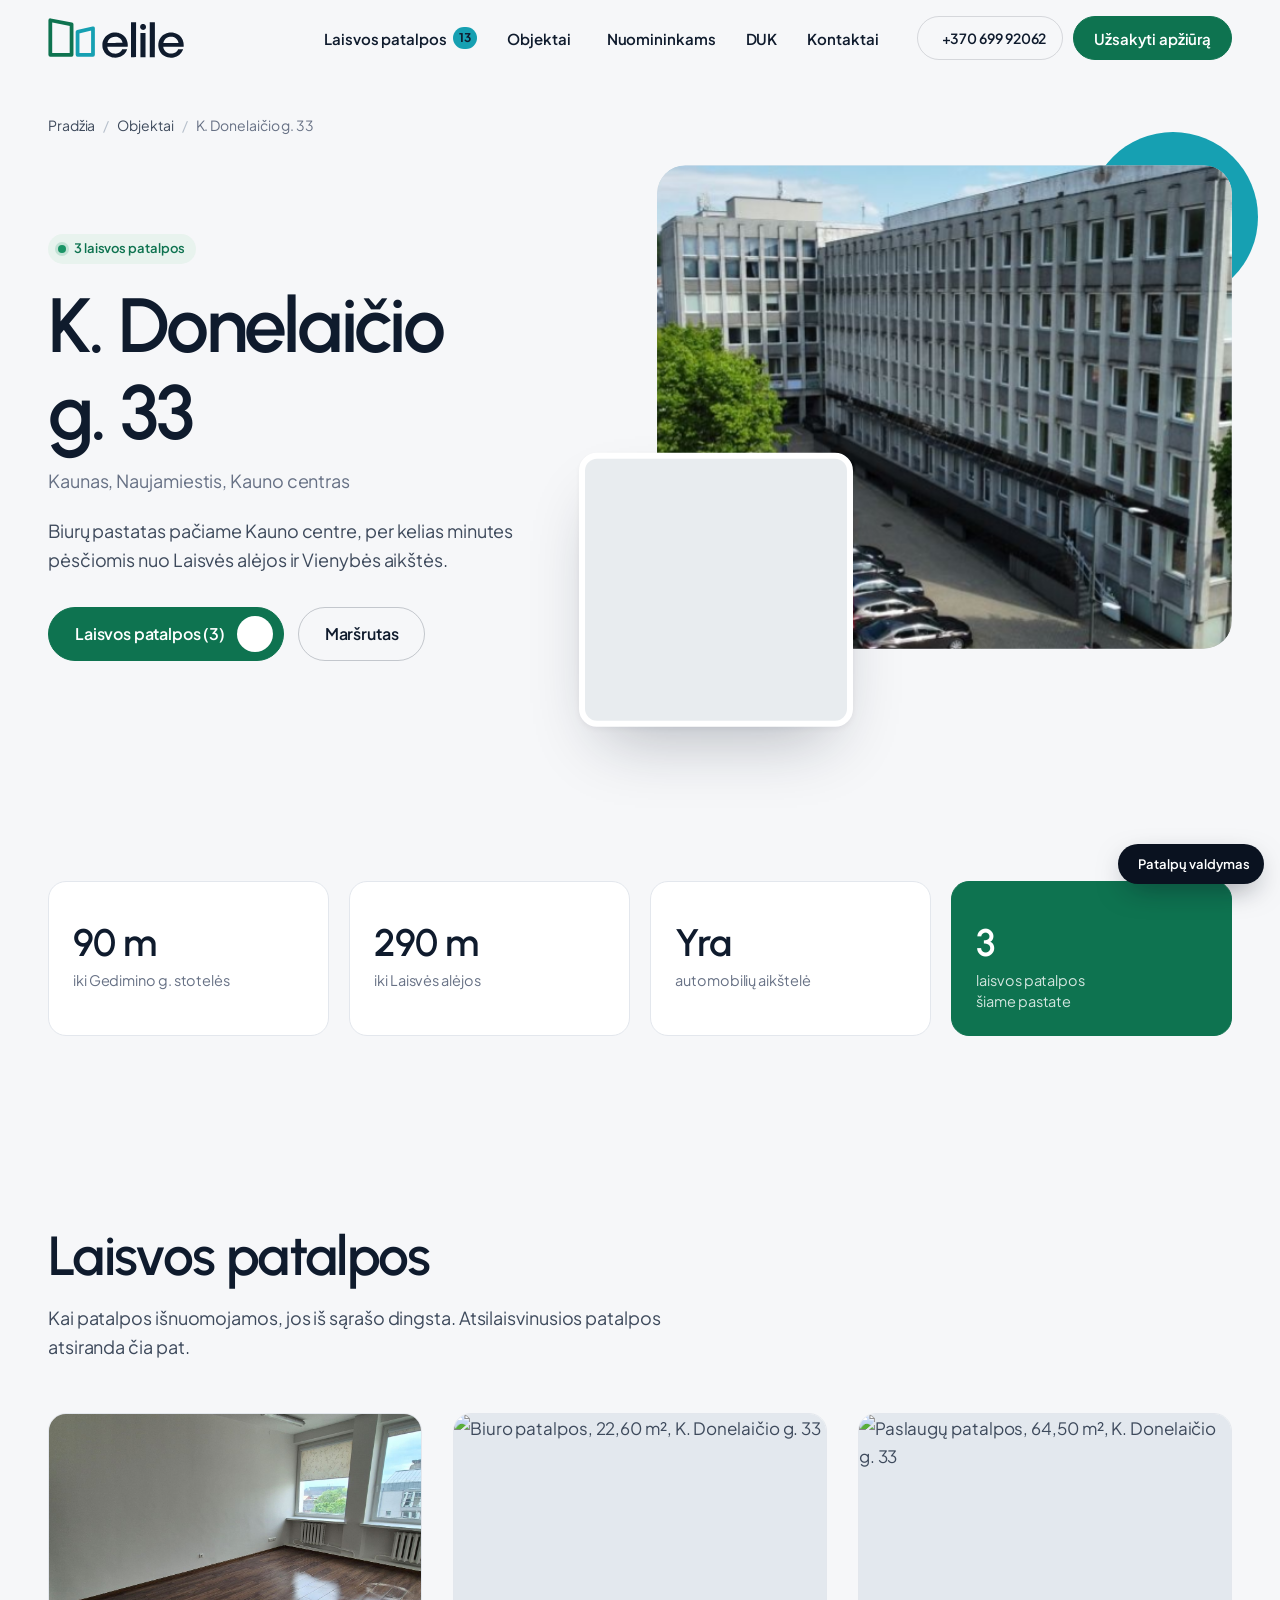
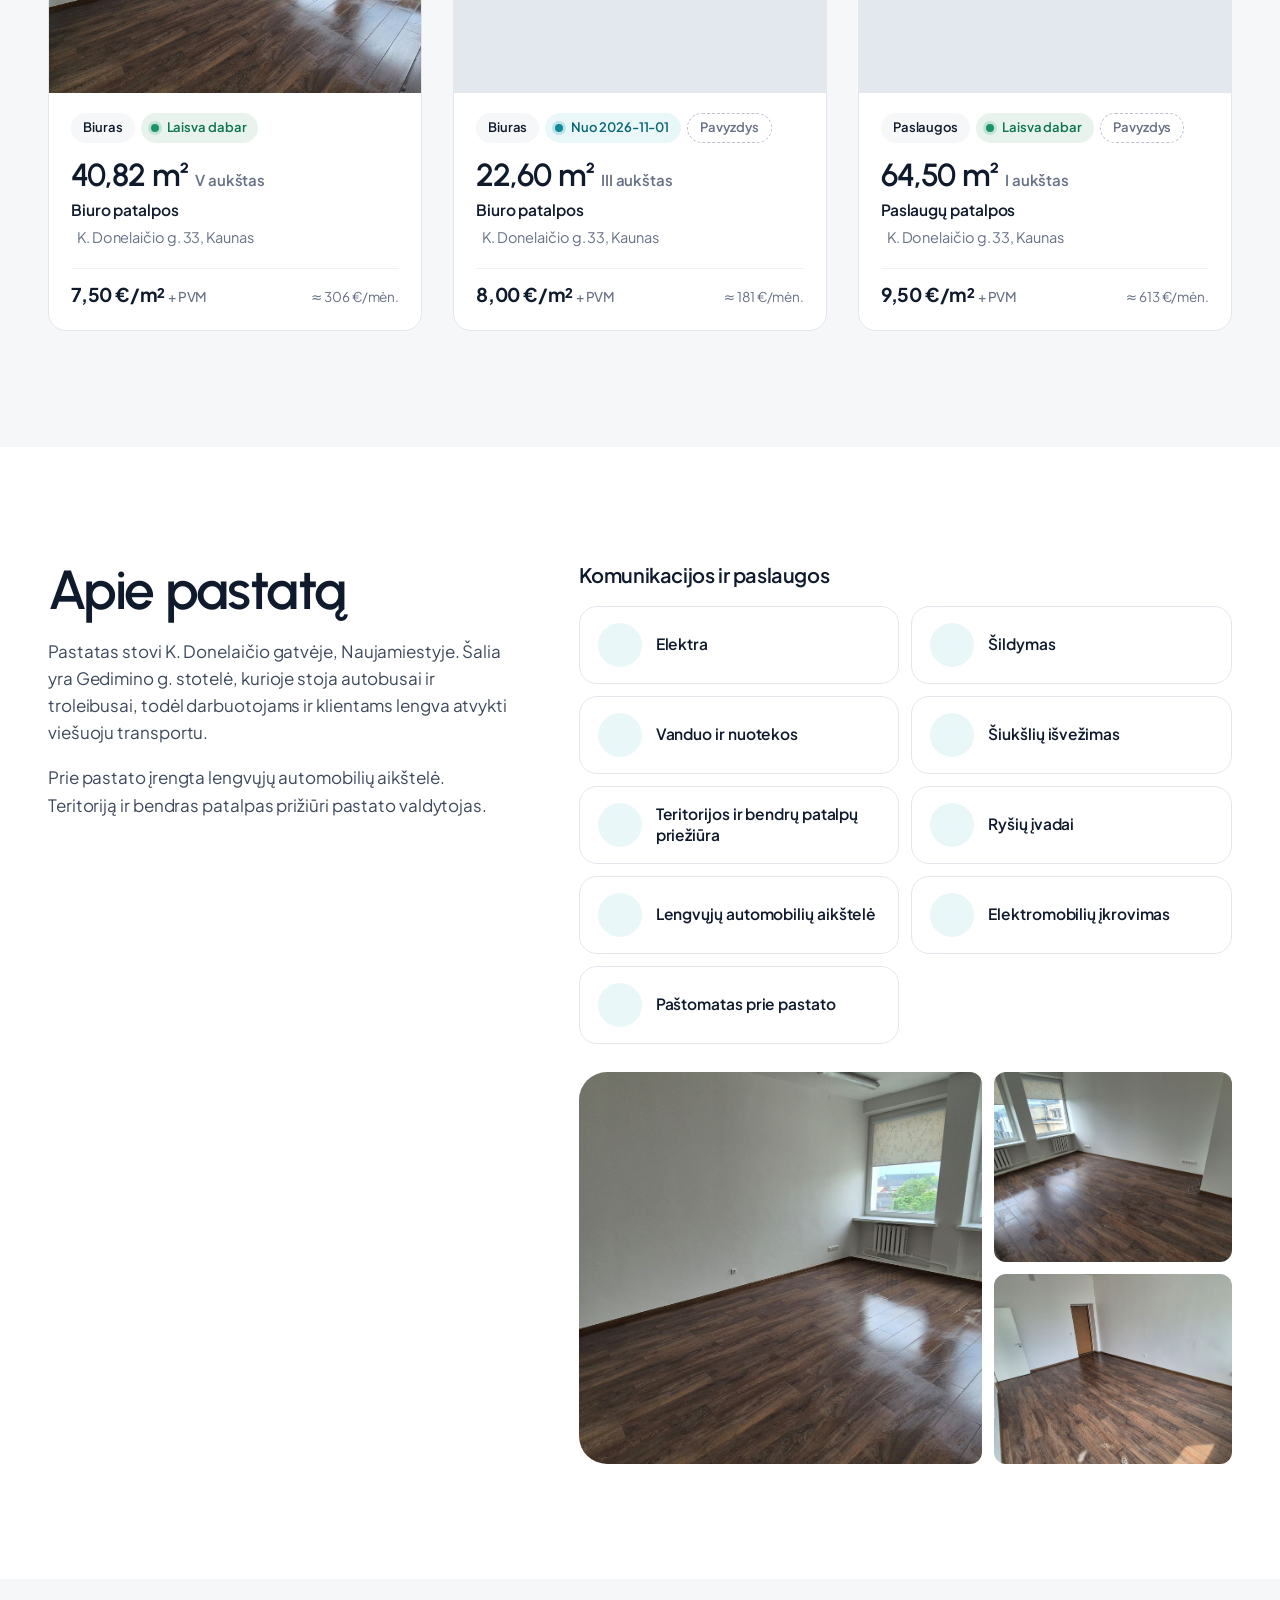
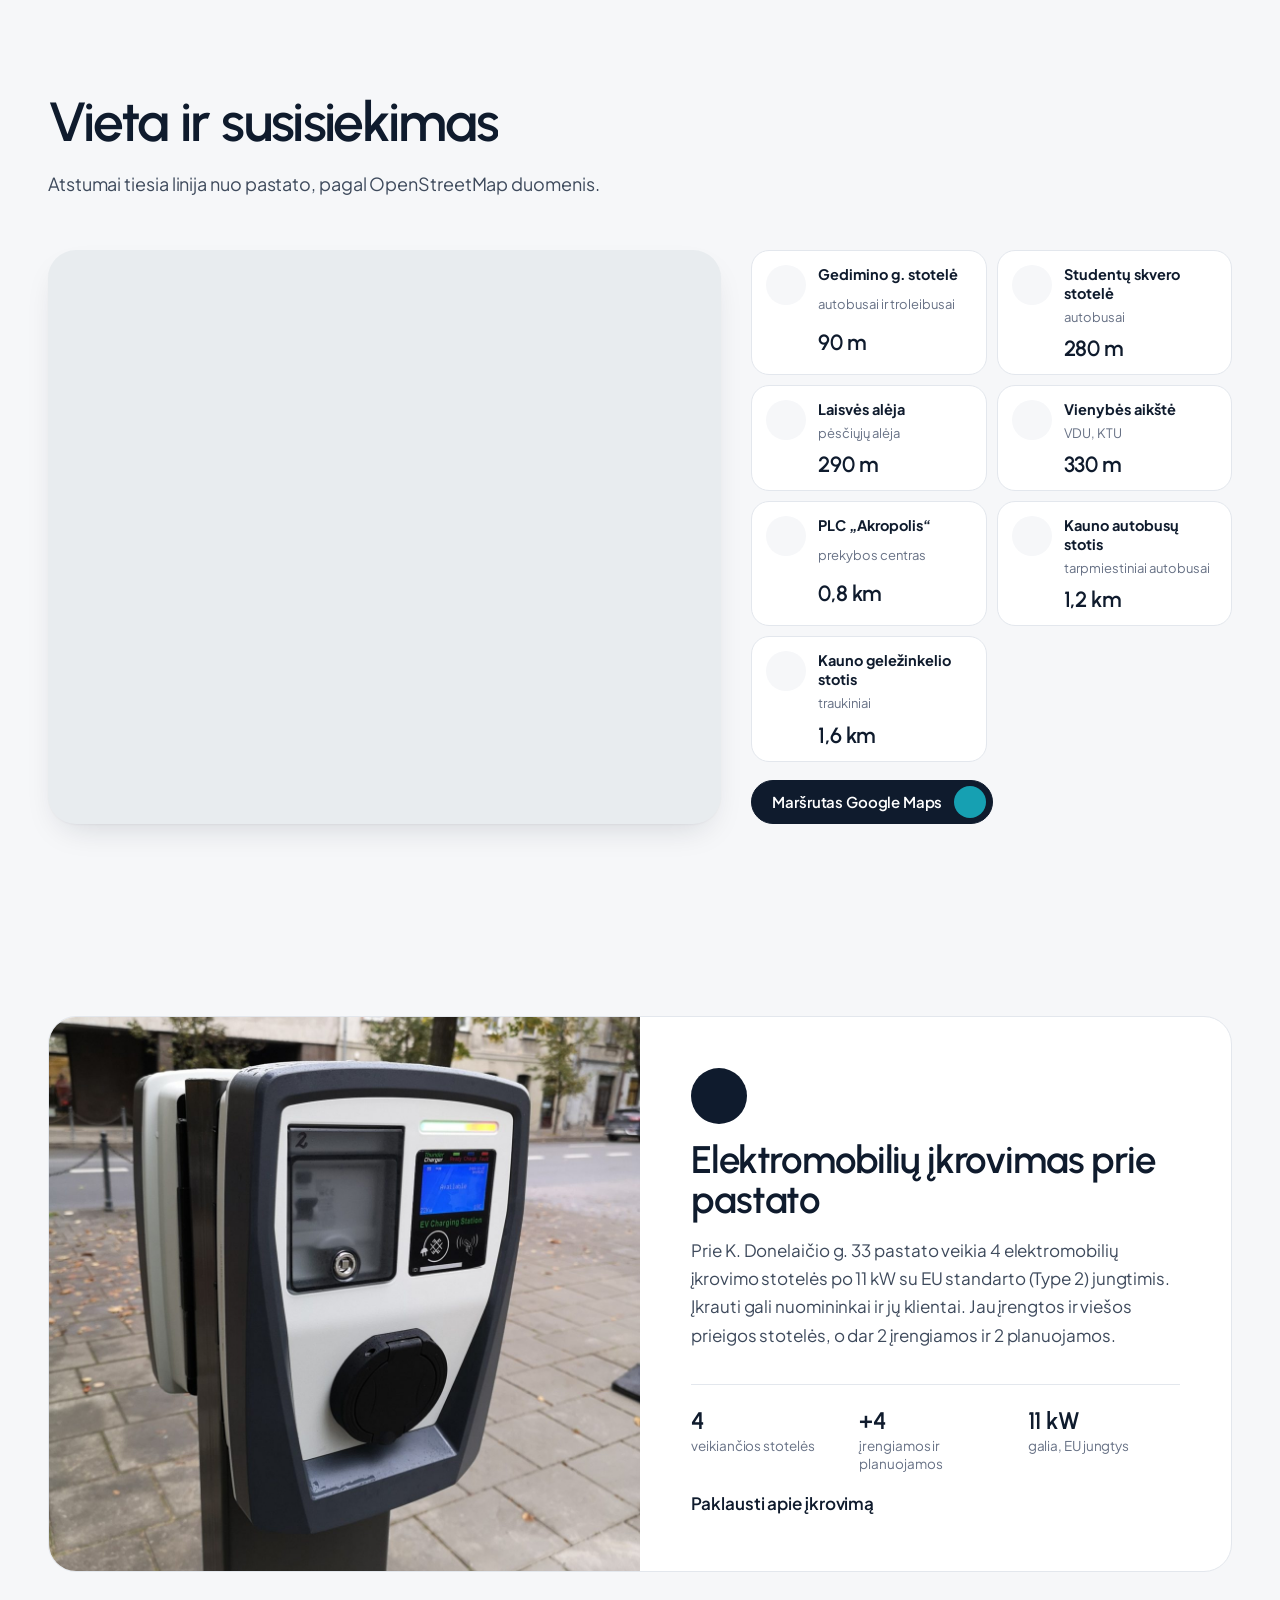
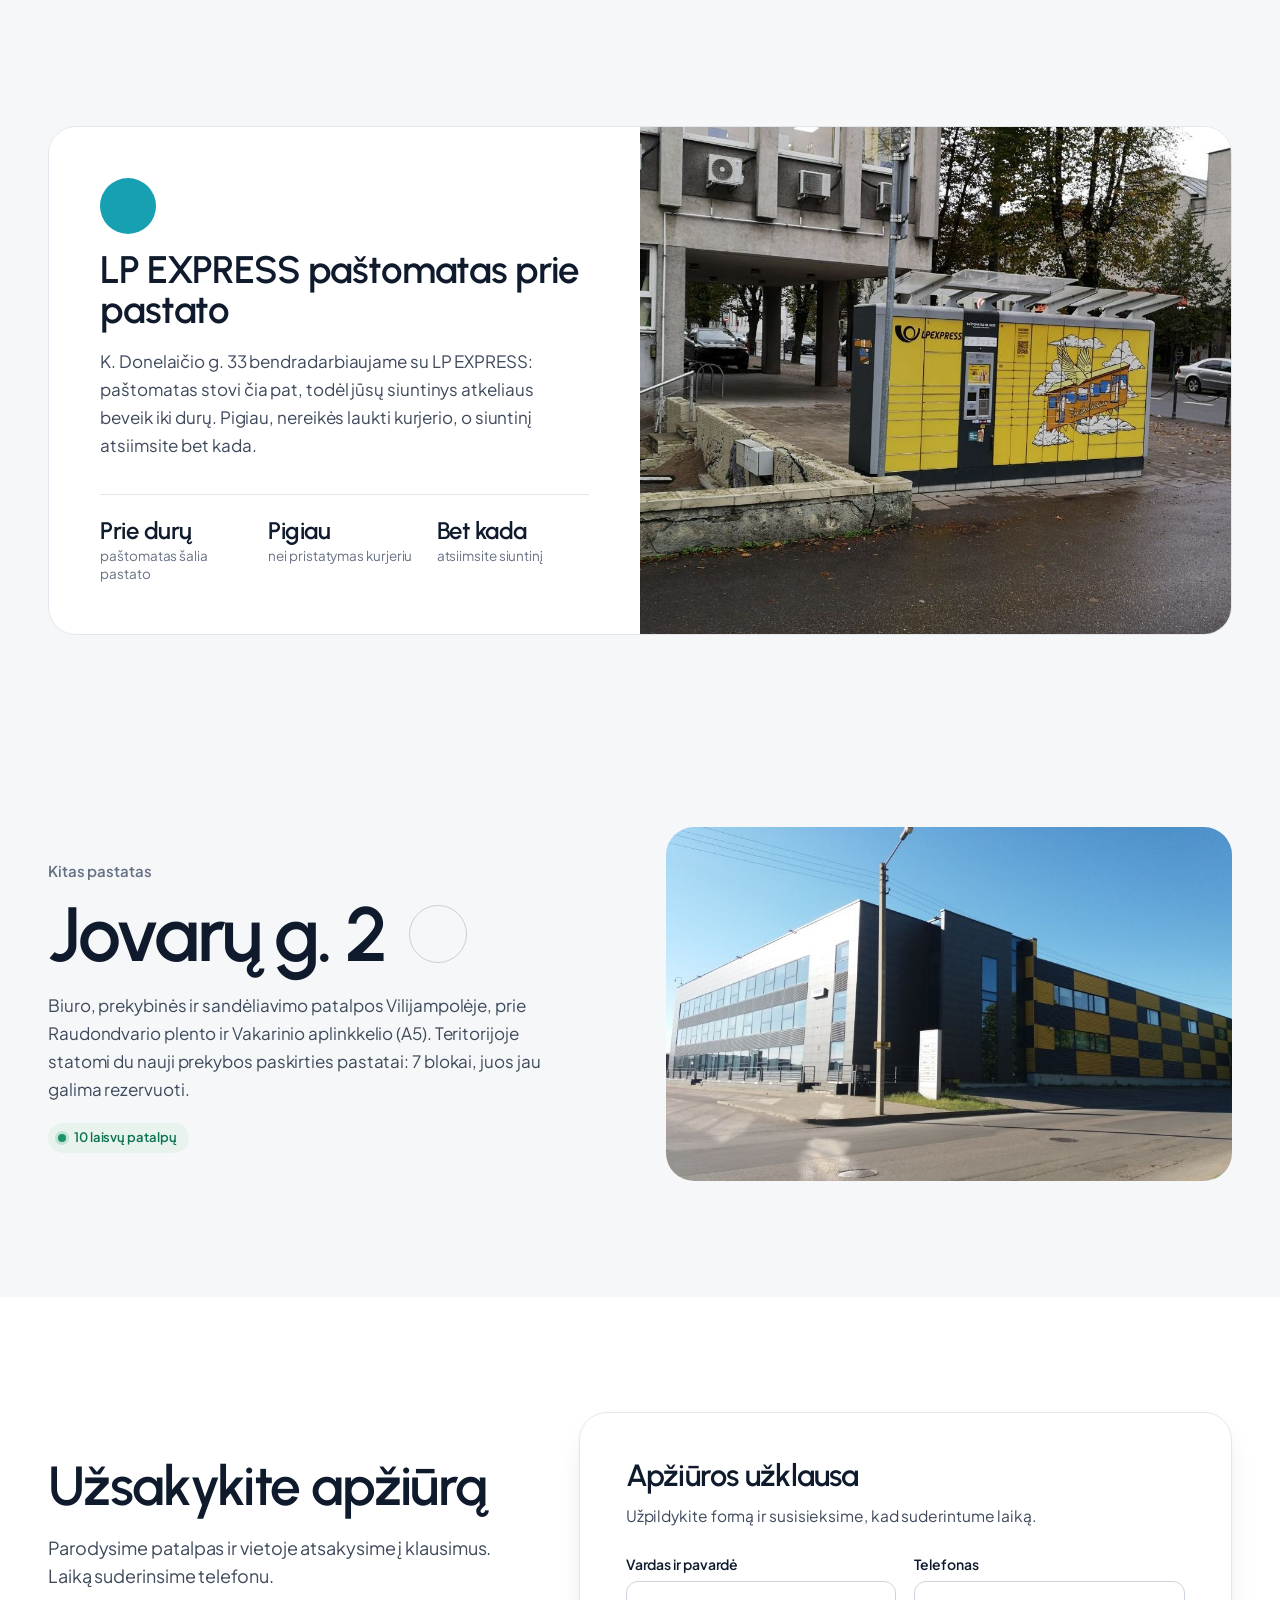
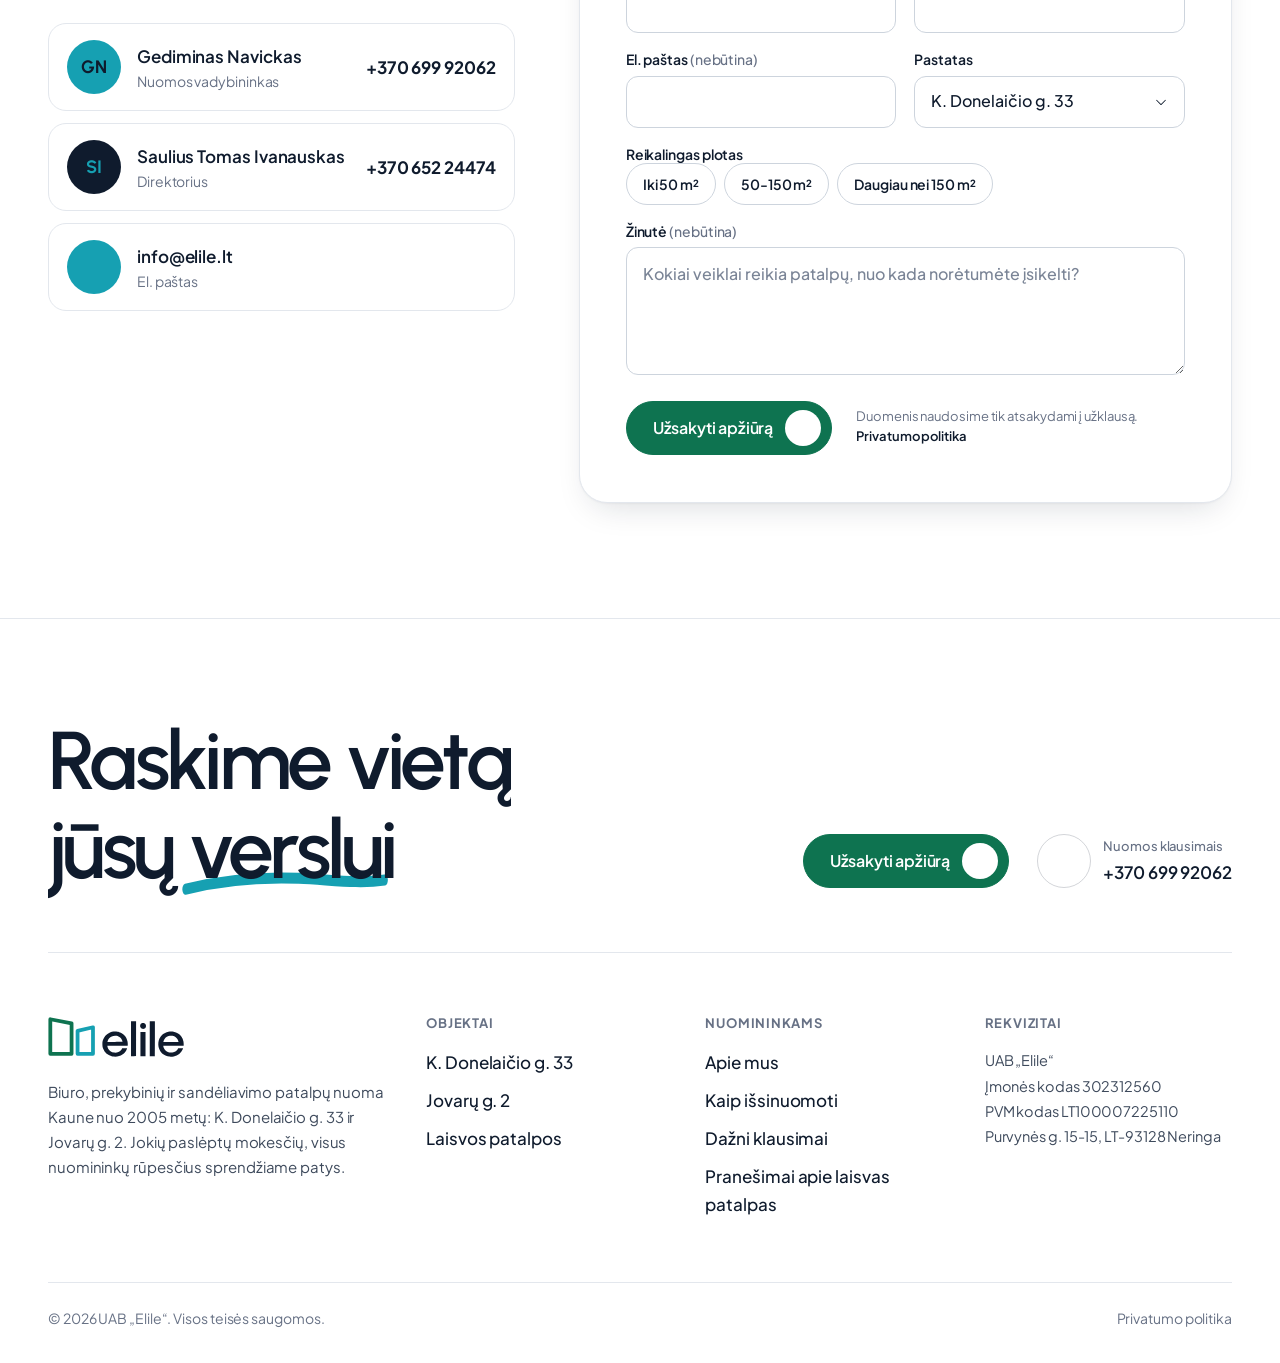
==== commit c9a3e87a: "Terminai: Vilijampolė, Teritorija, prekybinės patalpos; LP EXPRESS ir tikra EV stotelė - Jovarų g. 2" ====
--- a/objektas.html
+++ b/objektas.html
@@ -11,26 +11,12 @@
   <link rel="preload" href="assets/fonts/plus-jakarta-sans.woff2" as="font" type="font/woff2" crossorigin>
   <link rel="stylesheet" href="https://cdn.jsdelivr.net/npm/@phosphor-icons/web@2.1.1/src/regular/style.css">
   <link rel="stylesheet" href="https://cdn.jsdelivr.net/npm/leaflet@1.9.4/dist/leaflet.css">
-  <link rel="stylesheet" href="assets/css/style.css?v=16">
+  <link rel="stylesheet" href="assets/css/style.css?v=18">
   <script>document.documentElement.classList.add('js');</script>
 </head>
 <body>
 
   <!-- Maketo juosta: į WordPress nekeliama -->
-  <div class="mockbar">
-    <div class="container mockbar__inner">
-      <span class="mockbar__label">Elile <span>maketas</span></span>
-      <nav aria-label="Maketo puslapiai">
-        <a href="index.html">Pradžia</a>
-        <a href="patalpos.html">Laisvos patalpos</a>
-        <a href="objektas.html?id=donelaicio-33" data-mock-object="donelaicio-33">K. Donelaičio g. 33</a>
-        <a href="objektas.html?id=jovaru-2" data-mock-object="jovaru-2">Jovarų g. 2</a>
-        <a href="patalpa.html?id=donelaicio-33-v-4082">Patalpa</a>
-        <a href="salient-gidas.html">Salient gidas</a>
-      </nav>
-      <button class="mockbar__btn" type="button" data-demo-open><i class="ph ph-sliders-horizontal" aria-hidden="true"></i>Patalpų valdymas</button>
-    </div>
-  </div>
 
   <header class="site-header">
     <div class="container site-header__inner">
@@ -48,7 +34,7 @@
             </a>
             <a class="drop-obj" href="objektas.html?id=jovaru-2">
               <img src="assets/img/objektai/jovaru-2.jpg" alt="">
-              <span class="drop-obj__text"><strong>Jovarų g. 2</strong><span>Veršvai, biurai ir sandėliai</span><span data-status-for="jovaru-2"></span></span>
+              <span class="drop-obj__text"><strong>Jovarų g. 2</strong><span>Vilijampolė, biurai, prekyba ir sandėliai</span><span data-status-for="jovaru-2"></span></span>
             </a>
             <div class="nav__drop-foot"><span class="muted">Abu pastatai Kaune</span><a class="link-u" href="index.html#zemelapis">Žemėlapyje <i class="ph ph-arrow-right"></i></a></div>
           </div>
@@ -146,7 +132,7 @@
       <div class="footer__cols">
         <div class="footer__about">
           <a class="logo" href="index.html" aria-label="UAB „Elile“, pradžia"><img class="logo__img" src="assets/img/elile-logo.svg?v=2" alt="elile" width="136" height="40"></a>
-          <p>Biuro ir sandėliavimo patalpų nuoma Kaune nuo 2005 metų: K. Donelaičio g. 33 ir Jovarų g. 2. Jokių paslėptų mokesčių, visus nuomininkų rūpesčius sprendžiame patys.</p>
+          <p>Biuro, prekybinių ir sandėliavimo patalpų nuoma Kaune nuo 2005 metų: K. Donelaičio g. 33 ir Jovarų g. 2. Jokių paslėptų mokesčių, visus nuomininkų rūpesčius sprendžiame patys.</p>
         </div>
         <div>
           <h4>Objektai</h4>
@@ -168,7 +154,7 @@
   <button class="demo-fab" type="button" data-demo-open><i class="ph ph-sliders-horizontal" aria-hidden="true"></i>Patalpų valdymas</button>
 
   <script src="https://cdn.jsdelivr.net/npm/leaflet@1.9.4/dist/leaflet.js" defer></script>
-  <script src="assets/js/data.js?v=15" defer></script>
-  <script src="assets/js/main.js?v=14" defer></script>
+  <script src="assets/js/data.js?v=18" defer></script>
+  <script src="assets/js/main.js?v=18" defer></script>
 </body>
 </html>
--- a/assets/css/style.css
+++ b/assets/css/style.css
@@ -885,6 +885,10 @@
 .ev__body h2 { font-size: clamp(30px, 3vw, 44px); }
 .ev__body p { max-width: 32em; }
 .ev--compact { grid-template-columns: 180px minmax(0, 1fr); border-radius: var(--r); }
+/* Papildomas blokas (pvz. paštomatas): nuotrauka dešinėje, ikona — Oasis */
+.ev--reverse .ev__media { order: 2; }
+.perk .ev__icon { background: var(--oasis); color: var(--ink); }
+.ev__body .mini-facts { margin-top: 2px; padding-top: 16px; }
 .ev--compact .ev__media { min-height: 100%; }
 .ev--compact .ev__body { padding: 22px 24px; gap: 8px; }
 .ev--compact h3 { font-size: 19px; }
@@ -1151,3 +1155,5 @@
 
 /* Patalpos vaizdo įrašas */
 .unit-video video { display: block; width: 100%; aspect-ratio: 16 / 9; margin-top: 22px; border-radius: var(--r-lg); background: #0F1B2D; object-fit: cover; box-shadow: var(--shadow); }
+@media (max-width: 767px) { .ev--reverse .ev__media { order: 0; } }
+.unit-main > .ev--compact + .ev--compact { margin-top: 14px; }
